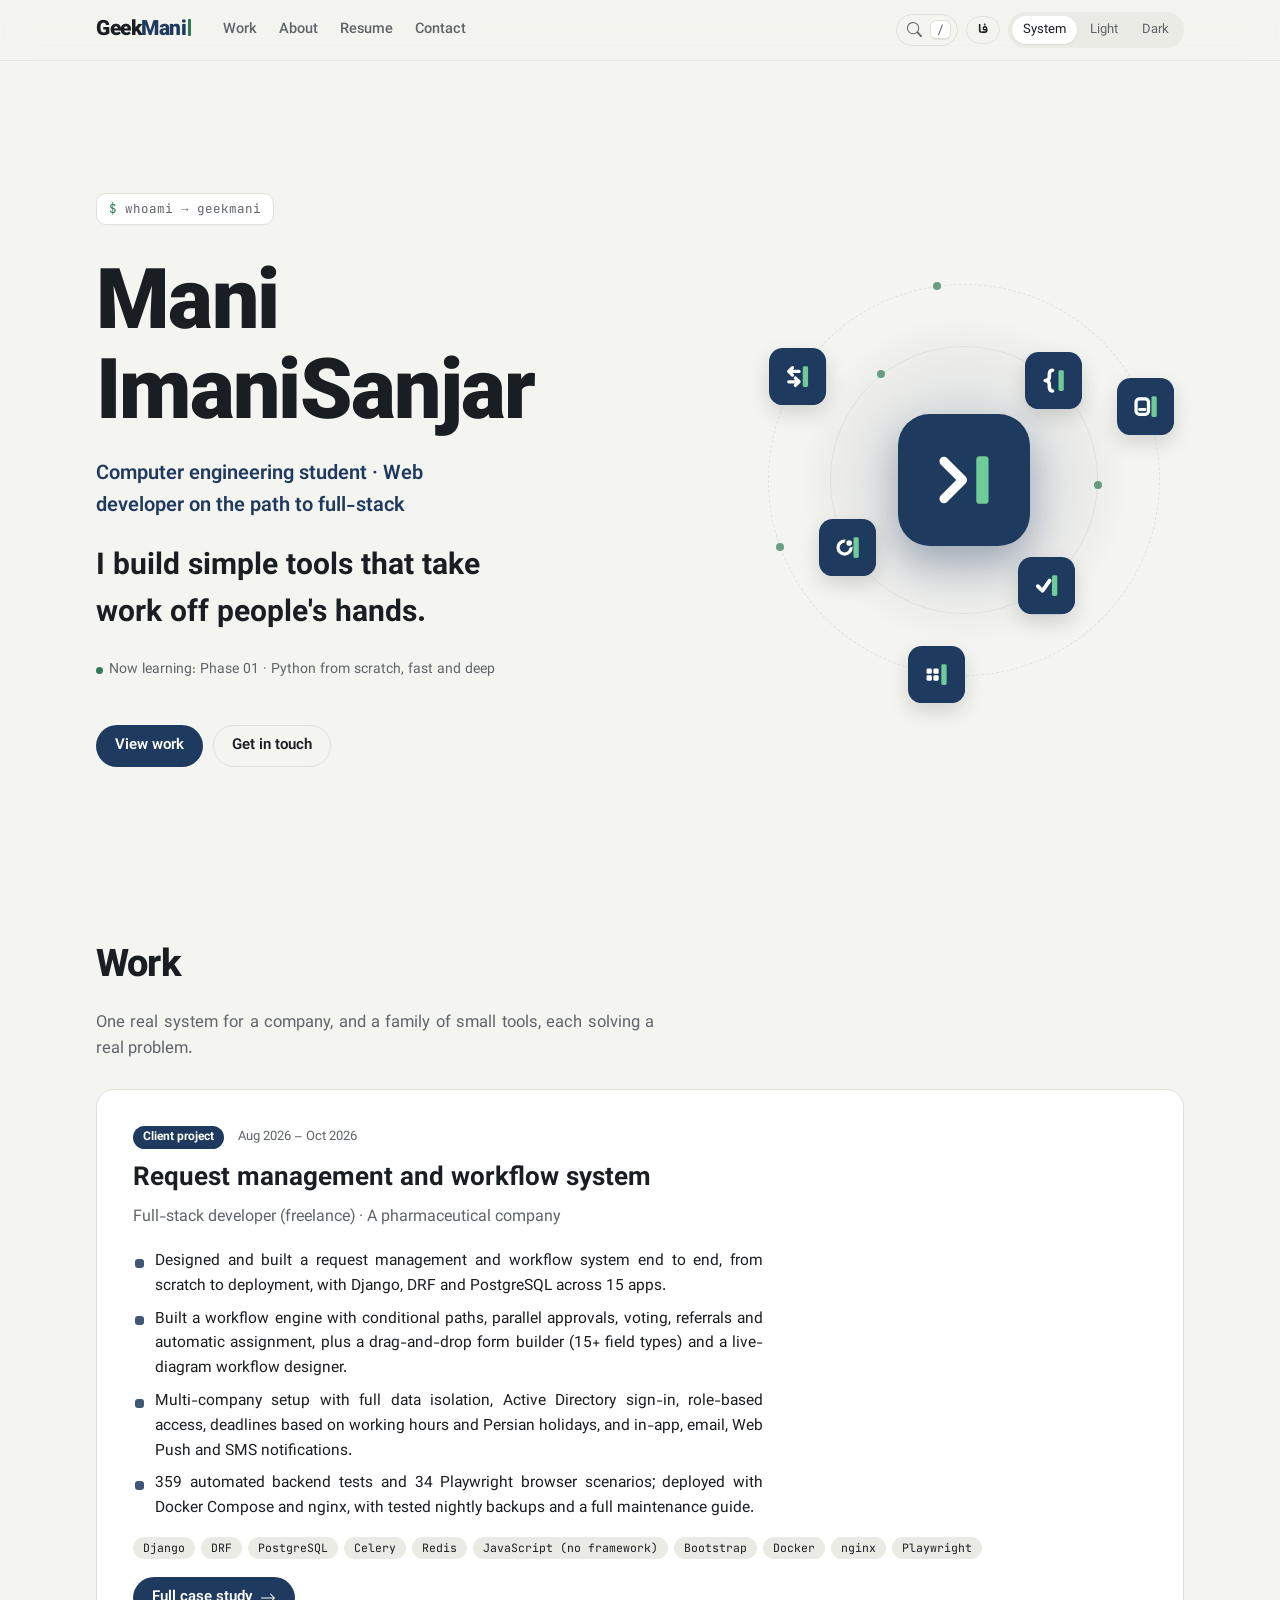
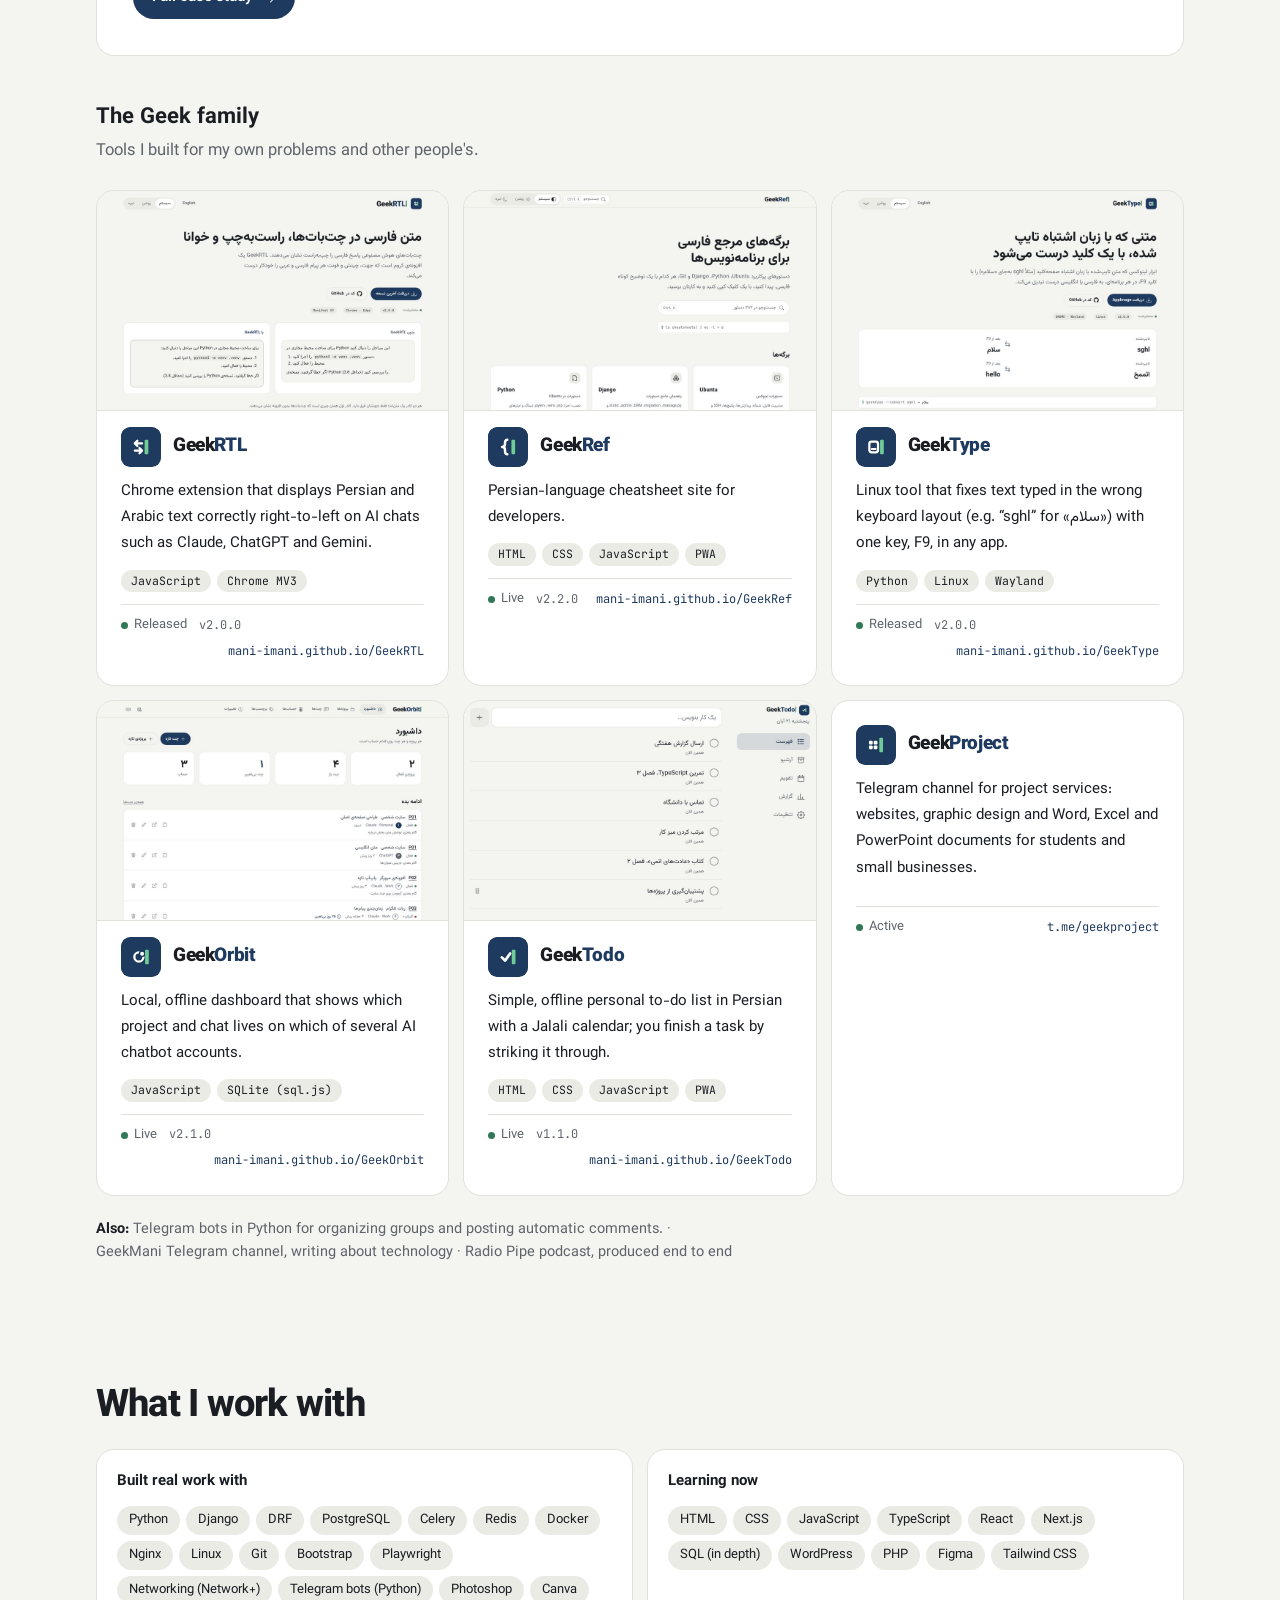
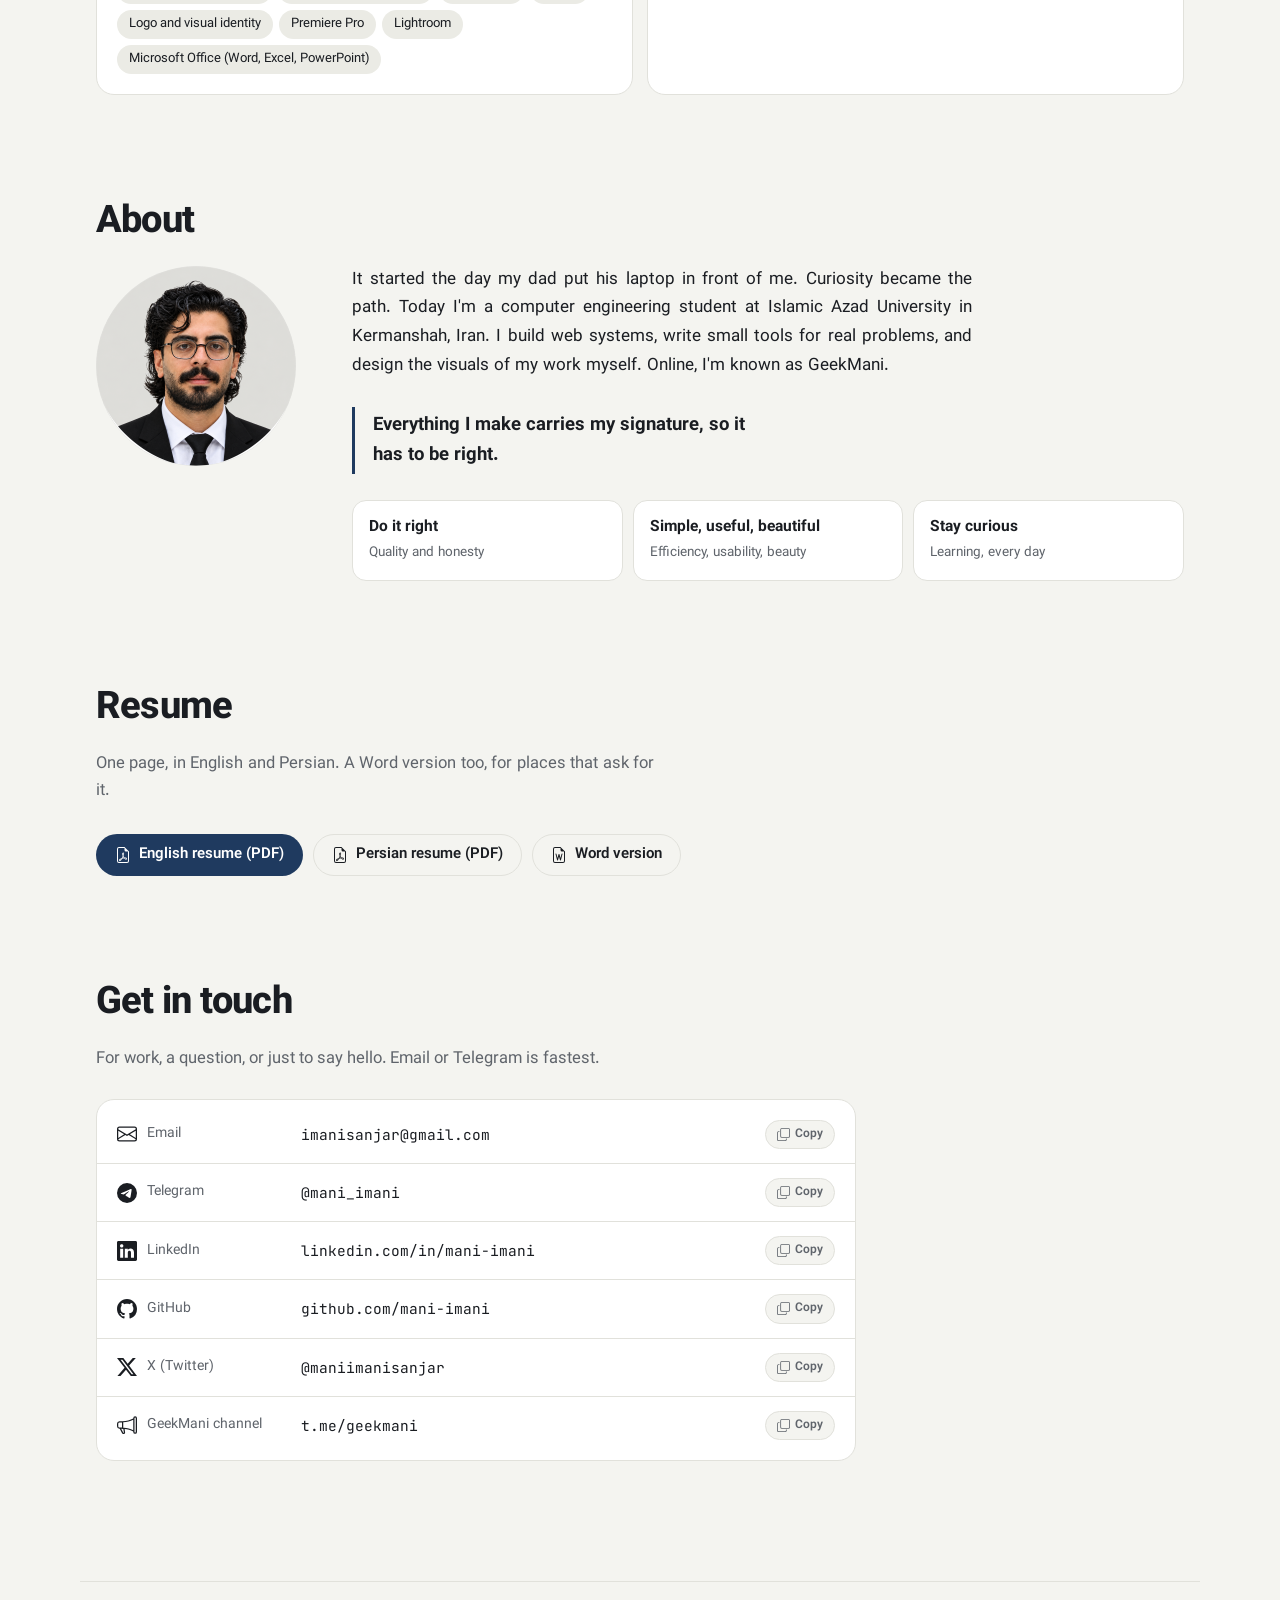
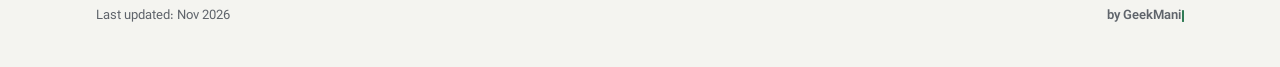
==== en/index.html @ 497345e7 "Add files via upload" ====
<!doctype html><html lang="en" dir="ltr"><head><meta charset="utf-8"><meta name="viewport" content="width=device-width, initial-scale=1, viewport-fit=cover"><title>Mani ImaniSanjar — GeekMani</title><meta name="description" content="Computer engineering student and web developer in Kermanshah, Iran. I build simple tools that take work off people&#x27;s hands."><meta name="claude:viewport-fit-sides" content="cover"><meta name="theme-color" content="#F4F4F0" media="(prefers-color-scheme: light)"><meta name="theme-color" content="#0E1217" media="(prefers-color-scheme: dark)"><script>try{var t=localStorage.getItem('gm-theme');if(t&&t!=='system')document.documentElement.setAttribute('data-theme',t)}catch(e){}</script><link rel="stylesheet" href="../css/site.css"><link rel="icon" href="../img/favicon-en.svg" type="image/svg+xml"><link rel="alternate icon" href="../img/favicon-en.ico"><link rel="apple-touch-icon" href="../img/apple-touch-icon.png"><link rel="canonical" href="https://maniimani.ir/en/"><link rel="alternate" hreflang="fa" href="https://maniimani.ir/"><link rel="alternate" hreflang="en" href="https://maniimani.ir/en/"><link rel="alternate" hreflang="x-default" href="https://maniimani.ir/"><meta property="og:title" content="Mani ImaniSanjar — GeekMani"><meta property="og:description" content="Computer engineering student and web developer in Kermanshah, Iran. I build simple tools that take work off people&#x27;s hands."><meta property="og:url" content="https://maniimani.ir/en/"><meta property="og:image" content="https://maniimani.ir/img/geekmani-og-image-en.png"><meta property="og:type" content="website"><meta name="twitter:card" content="summary_large_image"><meta name="twitter:creator" content="@maniimanisanjar"><script type="application/ld+json">{"@context": "https://schema.org", "@type": "Person", "name": "Mani ImaniSanjar", "alternateName": "GeekMani", "url": "https://maniimani.ir", "jobTitle": "Web developer", "address": {"@type": "PostalAddress", "addressLocality": "Kermanshah", "addressCountry": "IR"}, "sameAs": ["https://github.com/mani-imani", "https://www.linkedin.com/in/mani-imani", "https://x.com/maniimanisanjar", "https://t.me/geekmani"]}</script></head><body><header class="top"><div class="gm-page top-in"><a class="brand" href="./" aria-label="GeekMani"><span class="gm-wordmark gm-blink" lang="en">Geek<b>Mani</b><i class="gm-cursor"></i></span></a><nav class="nav" aria-label="menu"><a href="#work">Work</a><a href="#about">About</a><a href="#resume">Resume</a><a href="#contact">Contact</a></nav><div class="tools"><button type="button" class="kbtn" data-pal aria-haspopup="dialog" aria-label="Search and menu" title="Press / to open"><svg class="bi i-search" aria-hidden="true" focusable="false" xmlns="http://www.w3.org/2000/svg" fill="currentColor" viewBox="0 0 16 16">
  <path d="M11.742 10.344a6.5 6.5 0 1 0-1.397 1.398h-.001q.044.06.098.115l3.85 3.85a1 1 0 0 0 1.415-1.414l-3.85-3.85a1 1 0 0 0-.115-.1zM12 6.5a5.5 5.5 0 1 1-11 0 5.5 5.5 0 0 1 11 0"/>
</svg><svg class="bi i-menu" aria-hidden="true" focusable="false" xmlns="http://www.w3.org/2000/svg" fill="currentColor" viewBox="0 0 16 16">
  <path fill-rule="evenodd" d="M2.5 12a.5.5 0 0 1 .5-.5h10a.5.5 0 0 1 0 1H3a.5.5 0 0 1-.5-.5m0-4a.5.5 0 0 1 .5-.5h10a.5.5 0 0 1 0 1H3a.5.5 0 0 1-.5-.5m0-4a.5.5 0 0 1 .5-.5h10a.5.5 0 0 1 0 1H3a.5.5 0 0 1-.5-.5"/>
</svg><kbd>/</kbd></button><a class="lang" href="../" hreflang="fa" lang="fa">فا</a><div class="gm-seg" role="group"><button type="button" data-t="system" aria-pressed="true">System</button><button type="button" data-t="light" aria-pressed="false">Light</button><button type="button" data-t="dark" aria-pressed="false">Dark</button></div></div></div></header><main class="pg-home"><section class="hero hero-home gm-page"><div class="hero-txt"><p class="gm-term hero-term"><span class="gm-prompt">$</span> whoami → geekmani</p><h1>Mani ImaniSanjar</h1><p class="role">Computer engineering student · Web developer on the path to full-stack</p><p class="tagline">I build simple tools that take work off people&#x27;s hands.</p><p class="gm-status now" id="now">My learning roadmap starts in Dec 2026.</p><div class="cta"><a class="gm-btn gm-btn--primary" href="#work">View work</a><a class="gm-btn gm-btn--secondary" href="#contact">Get in touch</a></div></div><div class="orbit" aria-hidden="true"><i class="orb-ring r1"></i><i class="orb-ring r2"></i><i class="orb-dot" style="left:80.48%;top:51.06%"></i><i class="orb-dot" style="left:43.81%;top:5.93%"></i><i class="orb-dot" style="left:8.18%;top:65.22%"></i><i class="orb-dot" style="left:31.22%;top:25.97%"></i><span class="orb-core"><svg xmlns="http://www.w3.org/2000/svg" viewBox="0 0 24 24"><rect width="24" height="24" rx="5.76" fill="#1F3A5F"/><g transform="translate(12 12) scale(0.62) translate(-10.400 -12.000)"><path d="M4.5 6.5 10 12l-5.5 5.5" fill="none" stroke="#FFFFFF" stroke-width="2.60" stroke-linecap="round" stroke-linejoin="round"/><rect x="14" y="5" width="3.6" height="14" rx="1" fill="#6FCB97"/></g></svg>
</span><span class="orb-i" style="left:12.26%;top:26.42%;--d:-0.0s" title="GeekRTL"><svg xmlns="http://www.w3.org/2000/svg" viewBox="0 0 24 24"><rect width="24" height="24" rx="5.76" fill="#1F3A5F"/><g transform="translate(12 12) scale(0.62) translate(-10.500 -12.000)"><path d="M11.5 8.5H4.5M7 6l-2.5 2.5L7 11" fill="none" stroke="#FFFFFF" stroke-width="2.20" stroke-linecap="round" stroke-linejoin="round"/><path d="M4.5 15.5h7M9 13l2.5 2.5L9 18" fill="none" stroke="#FFFFFF" stroke-width="2.20" stroke-linecap="round" stroke-linejoin="round"/><rect x="14" y="5" width="3.6" height="14" rx="1" fill="#6FCB97"/></g></svg>
</span><span class="orb-i" style="left:70.41%;top:27.33%;--d:-1.3s" title="GeekRef"><svg xmlns="http://www.w3.org/2000/svg" viewBox="0 0 24 24"><rect width="24" height="24" rx="5.76" fill="#1F3A5F"/><g transform="translate(12 12) scale(0.62) translate(-10.700 -12.000)"><path d="M10 5C7.6 5 7.8 7.6 7.8 9.4 7.8 11 6.9 12 5 12c1.9 0 2.8 1 2.8 2.6 0 1.8-.2 4.4 2.2 4.4" fill="none" stroke="#FFFFFF" stroke-width="2.40" stroke-linecap="round" stroke-linejoin="round"/><rect x="14" y="5" width="3.6" height="14" rx="1" fill="#6FCB97"/></g></svg>
</span><span class="orb-i" style="left:91.26%;top:33.33%;--d:-2.6s" title="GeekType"><svg xmlns="http://www.w3.org/2000/svg" viewBox="0 0 24 24"><rect width="24" height="24" rx="5.76" fill="#1F3A5F"/><g transform="translate(12 12) scale(0.62) translate(-10.050 -12.000)"><rect x="3.6" y="6.8" width="8.4" height="10.4" rx="2.2" fill="none" stroke="#FFFFFF" stroke-width="2.20" stroke-linecap="round" stroke-linejoin="round"/><path d="M6 14h3.6" fill="none" stroke="#FFFFFF" stroke-width="2.00" stroke-linecap="round" stroke-linejoin="round"/><rect x="14" y="5" width="3.6" height="14" rx="1" fill="#6FCB97"/></g></svg>
</span><span class="orb-i" style="left:23.59%;top:65.25%;--d:-3.9s" title="GeekOrbit"><svg xmlns="http://www.w3.org/2000/svg" viewBox="0 0 24 24"><rect width="24" height="24" rx="5.76" fill="#1F3A5F"/><g transform="translate(12 12) scale(0.62) translate(-10.050 -12.000)"><circle cx="8" cy="12" r="4.4" fill="none" stroke="#FFFFFF" stroke-width="2.20" stroke-linecap="round" stroke-linejoin="round"/><circle cx="11.11" cy="8.89" r="3.2" fill="#1F3A5F"/><circle cx="11.11" cy="8.89" r="1.9" fill="#FFFFFF"/><rect x="14" y="5" width="3.6" height="14" rx="1" fill="#6FCB97"/></g></svg>
</span><span class="orb-i" style="left:68.78%;top:74.03%;--d:-5.2s" title="GeekTodo"><svg xmlns="http://www.w3.org/2000/svg" viewBox="0 0 24 24"><rect width="24" height="24" rx="5.76" fill="#1F3A5F"/><g transform="translate(12 12) scale(0.62) translate(-10.350 -12.000)"><path d="M4.4 12.4 7.5 15.5 12.4 8.6" fill="none" stroke="#FFFFFF" stroke-width="2.60" stroke-linecap="round" stroke-linejoin="round"/><rect x="14" y="5" width="3.6" height="14" rx="1" fill="#6FCB97"/></g></svg>
</span><span class="orb-i" style="left:43.81%;top:94.07%;--d:-6.5s" title="GeekProject"><svg xmlns="http://www.w3.org/2000/svg" viewBox="0 0 24 24"><rect width="24" height="24" rx="5.76" fill="#1F3A5F"/><g transform="translate(12 12) scale(0.62) translate(-10.800 -12.000)"><rect x="4" y="7.9" width="3.6" height="3.6" rx="0.9" fill="#FFFFFF"/><rect x="8.6" y="7.9" width="3.6" height="3.6" rx="0.9" fill="#FFFFFF"/><rect x="4" y="12.5" width="3.6" height="3.6" rx="0.9" fill="#FFFFFF"/><rect x="8.6" y="12.5" width="3.6" height="3.6" rx="0.9" fill="#FFFFFF"/><rect x="14" y="5" width="3.6" height="14" rx="1" fill="#6FCB97"/></g></svg>
</span></div></section><section class="sec gm-page" id="work"><h2>Work</h2><p class="lead gm-justify">One real system for a company, and a family of small tools, each solving a real problem.</p><article class="feat gm-card"><div class="feat-k"><span class="tag">Client project</span><span class="gm-muted">Aug 2026 – Oct 2026</span></div><h3>Request management and workflow system</h3><p class="gm-muted">Full-stack developer (freelance) · A pharmaceutical company</p><ul class="ticks gm-justify"><li>Designed and built a request management and workflow system end to end, from scratch to deployment, with Django, DRF and PostgreSQL across 15 apps.</li><li>Built a workflow engine with conditional paths, parallel approvals, voting, referrals and automatic assignment, plus a drag-and-drop form builder (15+ field types) and a live-diagram workflow designer.</li><li>Multi-company setup with full data isolation, Active Directory sign-in, role-based access, deadlines based on working hours and Persian holidays, and in-app, email, Web Push and SMS notifications.</li><li>359 automated backend tests and 34 Playwright browser scenarios; deployed with Docker Compose and nginx, with tested nightly backups and a full maintenance guide.</li></ul><div class="chips"><span class="gm-chip">Django</span><span class="gm-chip">DRF</span><span class="gm-chip">PostgreSQL</span><span class="gm-chip">Celery</span><span class="gm-chip">Redis</span><span class="gm-chip">JavaScript (no framework)</span><span class="gm-chip">Bootstrap</span><span class="gm-chip">Docker</span><span class="gm-chip">nginx</span><span class="gm-chip">Playwright</span></div><div class="feat-f"><a class="gm-btn gm-btn--primary" href="../en/projects/request-system/"><span>Full case study</span><svg class="bi" aria-hidden="true" focusable="false" xmlns="http://www.w3.org/2000/svg" fill="currentColor" viewBox="0 0 16 16">
  <path fill-rule="evenodd" d="M1 8a.5.5 0 0 1 .5-.5h11.793l-3.147-3.146a.5.5 0 0 1 .708-.708l4 4a.5.5 0 0 1 0 .708l-4 4a.5.5 0 0 1-.708-.708L13.293 8.5H1.5A.5.5 0 0 1 1 8"/>
</svg></a></div></article><h3 class="sub">The Geek family</h3><p class="lead gm-justify">Tools I built for my own problems and other people&#x27;s.</p><div class="grid"><article class="prod gm-card gm-card--lift"><div class="prod-shot has-dark"><img class="shot-light" src="../img/products/geekrtl-card-light.jpg" alt="GeekRTL" width="960" height="600" loading="lazy" decoding="async"><img class="shot-dark" src="../img/products/geekrtl-card-dark.jpg" alt="" width="960" height="600" loading="lazy" decoding="async"></div><div class="prod-h"><span class="gm-mark" style="--gm-mark-size:40px"><svg xmlns="http://www.w3.org/2000/svg" viewBox="0 0 24 24"><rect width="24" height="24" rx="5.76" fill="#1F3A5F"/><g transform="translate(12 12) scale(0.62) translate(-10.500 -12.000)"><path d="M11.5 8.5H4.5M7 6l-2.5 2.5L7 11" fill="none" stroke="#FFFFFF" stroke-width="2.20" stroke-linecap="round" stroke-linejoin="round"/><path d="M4.5 15.5h7M9 13l2.5 2.5L9 18" fill="none" stroke="#FFFFFF" stroke-width="2.20" stroke-linecap="round" stroke-linejoin="round"/><rect x="14" y="5" width="3.6" height="14" rx="1" fill="#6FCB97"/></g></svg>
</span><h4 dir="ltr">Geek<b>RTL</b></h4></div><p>Chrome extension that displays Persian and Arabic text correctly right-to-left on AI chats such as Claude, ChatGPT and Gemini.</p><div class="chips"><span class="gm-chip">JavaScript</span><span class="gm-chip">Chrome MV3</span></div><div class="prod-f"><span class="gm-status">Released</span><span class="ver" dir="ltr">v2.0.0</span><a class="more" href="https://mani-imani.github.io/GeekRTL/" target="_blank" rel="noopener" dir="ltr">mani-imani.github.io/GeekRTL</a></div></article><article class="prod gm-card gm-card--lift"><div class="prod-shot has-dark"><img class="shot-light" src="../img/products/geekref-card-light.jpg" alt="GeekRef" width="960" height="600" loading="lazy" decoding="async"><img class="shot-dark" src="../img/products/geekref-card-dark.jpg" alt="" width="960" height="600" loading="lazy" decoding="async"></div><div class="prod-h"><span class="gm-mark" style="--gm-mark-size:40px"><svg xmlns="http://www.w3.org/2000/svg" viewBox="0 0 24 24"><rect width="24" height="24" rx="5.76" fill="#1F3A5F"/><g transform="translate(12 12) scale(0.62) translate(-10.700 -12.000)"><path d="M10 5C7.6 5 7.8 7.6 7.8 9.4 7.8 11 6.9 12 5 12c1.9 0 2.8 1 2.8 2.6 0 1.8-.2 4.4 2.2 4.4" fill="none" stroke="#FFFFFF" stroke-width="2.40" stroke-linecap="round" stroke-linejoin="round"/><rect x="14" y="5" width="3.6" height="14" rx="1" fill="#6FCB97"/></g></svg>
</span><h4 dir="ltr">Geek<b>Ref</b></h4></div><p>Persian-language cheatsheet site for developers.</p><div class="chips"><span class="gm-chip">HTML</span><span class="gm-chip">CSS</span><span class="gm-chip">JavaScript</span><span class="gm-chip">PWA</span></div><div class="prod-f"><span class="gm-status">Live</span><span class="ver" dir="ltr">v2.2.0</span><a class="more" href="https://mani-imani.github.io/GeekRef/" target="_blank" rel="noopener" dir="ltr">mani-imani.github.io/GeekRef</a></div></article><article class="prod gm-card gm-card--lift"><div class="prod-shot has-dark"><img class="shot-light" src="../img/products/geektype-card-light.jpg" alt="GeekType" width="960" height="600" loading="lazy" decoding="async"><img class="shot-dark" src="../img/products/geektype-card-dark.jpg" alt="" width="960" height="600" loading="lazy" decoding="async"></div><div class="prod-h"><span class="gm-mark" style="--gm-mark-size:40px"><svg xmlns="http://www.w3.org/2000/svg" viewBox="0 0 24 24"><rect width="24" height="24" rx="5.76" fill="#1F3A5F"/><g transform="translate(12 12) scale(0.62) translate(-10.050 -12.000)"><rect x="3.6" y="6.8" width="8.4" height="10.4" rx="2.2" fill="none" stroke="#FFFFFF" stroke-width="2.20" stroke-linecap="round" stroke-linejoin="round"/><path d="M6 14h3.6" fill="none" stroke="#FFFFFF" stroke-width="2.00" stroke-linecap="round" stroke-linejoin="round"/><rect x="14" y="5" width="3.6" height="14" rx="1" fill="#6FCB97"/></g></svg>
</span><h4 dir="ltr">Geek<b>Type</b></h4></div><p>Linux tool that fixes text typed in the wrong keyboard layout (e.g. “sghl” for «سلام») with one key, F9, in any app.</p><div class="chips"><span class="gm-chip">Python</span><span class="gm-chip">Linux</span><span class="gm-chip">Wayland</span></div><div class="prod-f"><span class="gm-status">Released</span><span class="ver" dir="ltr">v2.0.0</span><a class="more" href="https://mani-imani.github.io/GeekType/" target="_blank" rel="noopener" dir="ltr">mani-imani.github.io/GeekType</a></div></article><article class="prod gm-card gm-card--lift"><div class="prod-shot has-dark"><img class="shot-light" src="../img/products/geekorbit-card-light.jpg" alt="GeekOrbit" width="960" height="600" loading="lazy" decoding="async"><img class="shot-dark" src="../img/products/geekorbit-card-dark.jpg" alt="" width="960" height="600" loading="lazy" decoding="async"></div><div class="prod-h"><span class="gm-mark" style="--gm-mark-size:40px"><svg xmlns="http://www.w3.org/2000/svg" viewBox="0 0 24 24"><rect width="24" height="24" rx="5.76" fill="#1F3A5F"/><g transform="translate(12 12) scale(0.62) translate(-10.050 -12.000)"><circle cx="8" cy="12" r="4.4" fill="none" stroke="#FFFFFF" stroke-width="2.20" stroke-linecap="round" stroke-linejoin="round"/><circle cx="11.11" cy="8.89" r="3.2" fill="#1F3A5F"/><circle cx="11.11" cy="8.89" r="1.9" fill="#FFFFFF"/><rect x="14" y="5" width="3.6" height="14" rx="1" fill="#6FCB97"/></g></svg>
</span><h4 dir="ltr">Geek<b>Orbit</b></h4></div><p>Local, offline dashboard that shows which project and chat lives on which of several AI chatbot accounts.</p><div class="chips"><span class="gm-chip">JavaScript</span><span class="gm-chip">SQLite (sql.js)</span></div><div class="prod-f"><span class="gm-status">Live</span><span class="ver" dir="ltr">v2.1.0</span><a class="more" href="https://mani-imani.github.io/GeekOrbit/" target="_blank" rel="noopener" dir="ltr">mani-imani.github.io/GeekOrbit</a></div></article><article class="prod gm-card gm-card--lift"><div class="prod-shot has-dark"><img class="shot-light" src="../img/products/geektodo-card-light.jpg" alt="GeekTodo" width="960" height="600" loading="lazy" decoding="async"><img class="shot-dark" src="../img/products/geektodo-card-dark.jpg" alt="" width="960" height="600" loading="lazy" decoding="async"></div><div class="prod-h"><span class="gm-mark" style="--gm-mark-size:40px"><svg xmlns="http://www.w3.org/2000/svg" viewBox="0 0 24 24"><rect width="24" height="24" rx="5.76" fill="#1F3A5F"/><g transform="translate(12 12) scale(0.62) translate(-10.350 -12.000)"><path d="M4.4 12.4 7.5 15.5 12.4 8.6" fill="none" stroke="#FFFFFF" stroke-width="2.60" stroke-linecap="round" stroke-linejoin="round"/><rect x="14" y="5" width="3.6" height="14" rx="1" fill="#6FCB97"/></g></svg>
</span><h4 dir="ltr">Geek<b>Todo</b></h4></div><p>Simple, offline personal to-do list in Persian with a Jalali calendar; you finish a task by striking it through.</p><div class="chips"><span class="gm-chip">HTML</span><span class="gm-chip">CSS</span><span class="gm-chip">JavaScript</span><span class="gm-chip">PWA</span></div><div class="prod-f"><span class="gm-status">Live</span><span class="ver" dir="ltr">v1.1.0</span><a class="more" href="https://mani-imani.github.io/GeekTodo/" target="_blank" rel="noopener" dir="ltr">mani-imani.github.io/GeekTodo</a></div></article><article class="prod gm-card gm-card--lift"><div class="prod-h"><span class="gm-mark" style="--gm-mark-size:40px"><svg xmlns="http://www.w3.org/2000/svg" viewBox="0 0 24 24"><rect width="24" height="24" rx="5.76" fill="#1F3A5F"/><g transform="translate(12 12) scale(0.62) translate(-10.800 -12.000)"><rect x="4" y="7.9" width="3.6" height="3.6" rx="0.9" fill="#FFFFFF"/><rect x="8.6" y="7.9" width="3.6" height="3.6" rx="0.9" fill="#FFFFFF"/><rect x="4" y="12.5" width="3.6" height="3.6" rx="0.9" fill="#FFFFFF"/><rect x="8.6" y="12.5" width="3.6" height="3.6" rx="0.9" fill="#FFFFFF"/><rect x="14" y="5" width="3.6" height="14" rx="1" fill="#6FCB97"/></g></svg>
</span><h4 dir="ltr">Geek<b>Project</b></h4></div><p>Telegram channel for project services: websites, graphic design and Word, Excel and PowerPoint documents for students and small businesses.</p><div class="chips"></div><div class="prod-f"><span class="gm-status">Active</span><a class="more" href="https://t.me/geekproject" target="_blank" rel="noopener" dir="ltr">t.me/geekproject</a></div></article></div><p class="also"><b>Also:</b> Telegram bots in Python for organizing groups and posting automatic comments. · GeekMani Telegram channel, writing about technology · Radio Pipe podcast, produced end to end</p></section><section class="sec gm-page" id="tools"><h2>What I work with</h2><div class="tools2"><div><h4>Built real work with</h4><div class="chips"><span class="gm-chip">Python</span><span class="gm-chip">Django</span><span class="gm-chip">DRF</span><span class="gm-chip">PostgreSQL</span><span class="gm-chip">Celery</span><span class="gm-chip">Redis</span><span class="gm-chip">Docker</span><span class="gm-chip">Nginx</span><span class="gm-chip">Linux</span><span class="gm-chip">Git</span><span class="gm-chip">Bootstrap</span><span class="gm-chip">Playwright</span><span class="gm-chip">Networking (Network+)</span><span class="gm-chip">Telegram bots (Python)</span><span class="gm-chip">Photoshop</span><span class="gm-chip">Canva</span><span class="gm-chip">Logo and visual identity</span><span class="gm-chip">Premiere Pro</span><span class="gm-chip">Lightroom</span><span class="gm-chip">Microsoft Office (Word, Excel, PowerPoint)</span></div></div><div><h4>Learning now</h4><div class="chips"><span class="gm-chip">HTML</span><span class="gm-chip">CSS</span><span class="gm-chip">JavaScript</span><span class="gm-chip">TypeScript</span><span class="gm-chip">React</span><span class="gm-chip">Next.js</span><span class="gm-chip">SQL (in depth)</span><span class="gm-chip">WordPress</span><span class="gm-chip">PHP</span><span class="gm-chip">Figma</span><span class="gm-chip">Tailwind CSS</span></div></div></div></section><section class="sec gm-page" id="about"><h2>About</h2><div class="about"><img class="portrait" src="../img/mani-imanisanjar-portrait-gray-circle-800.png" alt="Mani ImaniSanjar" width="200" height="200" loading="lazy"><div><p class="story gm-justify">It started the day my dad put his laptop in front of me. Curiosity became the path. Today I&#x27;m a computer engineering student at Islamic Azad University in Kermanshah, Iran. I build web systems, write small tools for real problems, and design the visuals of my work myself. Online, I&#x27;m known as GeekMani.</p><blockquote class="sig">Everything I make carries my signature, so it has to be right.</blockquote><div class="pils"><div class="pil"><b>Do it right</b><span>Quality and honesty</span></div><div class="pil"><b>Simple, useful, beautiful</b><span>Efficiency, usability, beauty</span></div><div class="pil"><b>Stay curious</b><span>Learning, every day</span></div></div></div></div></section><section class="sec gm-page" id="resume"><h2>Resume</h2><p class="lead gm-justify">One page, in English and Persian. A Word version too, for places that ask for it.</p><div class="cta"><a class="gm-btn gm-btn--primary" href="../resume/mani-imanisanjar-resume-en.pdf" download><svg class="bi" aria-hidden="true" focusable="false" xmlns="http://www.w3.org/2000/svg" fill="currentColor" viewBox="0 0 16 16">
  <path d="M14 14V4.5L9.5 0H4a2 2 0 0 0-2 2v12a2 2 0 0 0 2 2h8a2 2 0 0 0 2-2M9.5 3A1.5 1.5 0 0 0 11 4.5h2V14a1 1 0 0 1-1 1H4a1 1 0 0 1-1-1V2a1 1 0 0 1 1-1h5.5z"/>
  <path d="M4.603 14.087a.8.8 0 0 1-.438-.42c-.195-.388-.13-.776.08-1.102.198-.307.526-.568.897-.787a7.7 7.7 0 0 1 1.482-.645 20 20 0 0 0 1.062-2.227 7.3 7.3 0 0 1-.43-1.295c-.086-.4-.119-.796-.046-1.136.075-.354.274-.672.65-.823.192-.077.4-.12.602-.077a.7.7 0 0 1 .477.365c.088.164.12.356.127.538.007.188-.012.396-.047.614-.084.51-.27 1.134-.52 1.794a11 11 0 0 0 .98 1.686 5.8 5.8 0 0 1 1.334.05c.364.066.734.195.96.465.12.144.193.32.2.518.007.192-.047.382-.138.563a1.04 1.04 0 0 1-.354.416.86.86 0 0 1-.51.138c-.331-.014-.654-.196-.933-.417a5.7 5.7 0 0 1-.911-.95 11.7 11.7 0 0 0-1.997.406 11.3 11.3 0 0 1-1.02 1.51c-.292.35-.609.656-.927.787a.8.8 0 0 1-.58.029m1.379-1.901q-.25.115-.459.238c-.328.194-.541.383-.647.547-.094.145-.096.25-.04.361q.016.032.026.044l.035-.012c.137-.056.355-.235.635-.572a8 8 0 0 0 .45-.606m1.64-1.33a13 13 0 0 1 1.01-.193 12 12 0 0 1-.51-.858 21 21 0 0 1-.5 1.05zm2.446.45q.226.245.435.41c.24.19.407.253.498.256a.1.1 0 0 0 .07-.015.3.3 0 0 0 .094-.125.44.44 0 0 0 .059-.2.1.1 0 0 0-.026-.063c-.052-.062-.2-.152-.518-.209a4 4 0 0 0-.612-.053zM8.078 7.8a7 7 0 0 0 .2-.828q.046-.282.038-.465a.6.6 0 0 0-.032-.198.5.5 0 0 0-.145.04c-.087.035-.158.106-.196.283-.04.192-.03.469.046.822q.036.167.09.346z"/>
</svg><span>English resume (PDF)</span></a><a class="gm-btn gm-btn--secondary" href="../resume/mani-imanisanjar-resume-fa.pdf" download><svg class="bi" aria-hidden="true" focusable="false" xmlns="http://www.w3.org/2000/svg" fill="currentColor" viewBox="0 0 16 16">
  <path d="M14 14V4.5L9.5 0H4a2 2 0 0 0-2 2v12a2 2 0 0 0 2 2h8a2 2 0 0 0 2-2M9.5 3A1.5 1.5 0 0 0 11 4.5h2V14a1 1 0 0 1-1 1H4a1 1 0 0 1-1-1V2a1 1 0 0 1 1-1h5.5z"/>
  <path d="M4.603 14.087a.8.8 0 0 1-.438-.42c-.195-.388-.13-.776.08-1.102.198-.307.526-.568.897-.787a7.7 7.7 0 0 1 1.482-.645 20 20 0 0 0 1.062-2.227 7.3 7.3 0 0 1-.43-1.295c-.086-.4-.119-.796-.046-1.136.075-.354.274-.672.65-.823.192-.077.4-.12.602-.077a.7.7 0 0 1 .477.365c.088.164.12.356.127.538.007.188-.012.396-.047.614-.084.51-.27 1.134-.52 1.794a11 11 0 0 0 .98 1.686 5.8 5.8 0 0 1 1.334.05c.364.066.734.195.96.465.12.144.193.32.2.518.007.192-.047.382-.138.563a1.04 1.04 0 0 1-.354.416.86.86 0 0 1-.51.138c-.331-.014-.654-.196-.933-.417a5.7 5.7 0 0 1-.911-.95 11.7 11.7 0 0 0-1.997.406 11.3 11.3 0 0 1-1.02 1.51c-.292.35-.609.656-.927.787a.8.8 0 0 1-.58.029m1.379-1.901q-.25.115-.459.238c-.328.194-.541.383-.647.547-.094.145-.096.25-.04.361q.016.032.026.044l.035-.012c.137-.056.355-.235.635-.572a8 8 0 0 0 .45-.606m1.64-1.33a13 13 0 0 1 1.01-.193 12 12 0 0 1-.51-.858 21 21 0 0 1-.5 1.05zm2.446.45q.226.245.435.41c.24.19.407.253.498.256a.1.1 0 0 0 .07-.015.3.3 0 0 0 .094-.125.44.44 0 0 0 .059-.2.1.1 0 0 0-.026-.063c-.052-.062-.2-.152-.518-.209a4 4 0 0 0-.612-.053zM8.078 7.8a7 7 0 0 0 .2-.828q.046-.282.038-.465a.6.6 0 0 0-.032-.198.5.5 0 0 0-.145.04c-.087.035-.158.106-.196.283-.04.192-.03.469.046.822q.036.167.09.346z"/>
</svg><span>Persian resume (PDF)</span></a><a class="gm-btn gm-btn--secondary" href="../resume/mani-imanisanjar-resume-en.docx" download><svg class="bi" aria-hidden="true" focusable="false" xmlns="http://www.w3.org/2000/svg" fill="currentColor" viewBox="0 0 16 16">
  <path d="M5.485 6.879a.5.5 0 1 0-.97.242l1.5 6a.5.5 0 0 0 .967.01L8 9.402l1.018 3.73a.5.5 0 0 0 .967-.01l1.5-6a.5.5 0 0 0-.97-.242l-1.036 4.144-.997-3.655a.5.5 0 0 0-.964 0l-.997 3.655L5.485 6.88z"/>
  <path d="M14 14V4.5L9.5 0H4a2 2 0 0 0-2 2v12a2 2 0 0 0 2 2h8a2 2 0 0 0 2-2M9.5 3A1.5 1.5 0 0 0 11 4.5h2V14a1 1 0 0 1-1 1H4a1 1 0 0 1-1-1V2a1 1 0 0 1 1-1h5.5z"/>
</svg><span>Word version</span></a></div></section><section class="sec gm-page" id="contact"><h2>Get in touch</h2><p class="lead gm-justify">For work, a question, or just to say hello. Email or Telegram is fastest.</p><ul class="contact gm-card"><li class="ci"><span class="ci-k"><svg class="bi" aria-hidden="true" focusable="false" xmlns="http://www.w3.org/2000/svg" fill="currentColor" viewBox="0 0 16 16">
  <path d="M0 4a2 2 0 0 1 2-2h12a2 2 0 0 1 2 2v8a2 2 0 0 1-2 2H2a2 2 0 0 1-2-2zm2-1a1 1 0 0 0-1 1v.217l7 4.2 7-4.2V4a1 1 0 0 0-1-1zm13 2.383-4.708 2.825L15 11.105zm-.034 6.876-5.64-3.471L8 9.583l-1.326-.795-5.64 3.47A1 1 0 0 0 2 13h12a1 1 0 0 0 .966-.741M1 11.105l4.708-2.897L1 5.383z"/>
</svg><span>Email</span></span><a href="mailto:imanisanjar@gmail.com" dir="ltr" target="_blank" rel="noopener">imanisanjar@gmail.com</a><button type="button" class="copy" data-copy="imanisanjar@gmail.com" aria-label="Copy Email"><svg class="bi" aria-hidden="true" focusable="false" xmlns="http://www.w3.org/2000/svg" fill="currentColor" viewBox="0 0 16 16">
  <path fill-rule="evenodd" d="M4 2a2 2 0 0 1 2-2h8a2 2 0 0 1 2 2v8a2 2 0 0 1-2 2H6a2 2 0 0 1-2-2zm2-1a1 1 0 0 0-1 1v8a1 1 0 0 0 1 1h8a1 1 0 0 0 1-1V2a1 1 0 0 0-1-1zM2 5a1 1 0 0 0-1 1v8a1 1 0 0 0 1 1h8a1 1 0 0 0 1-1v-1h1v1a2 2 0 0 1-2 2H2a2 2 0 0 1-2-2V6a2 2 0 0 1 2-2h1v1z"/>
</svg><span>Copy</span></button></li><li class="ci"><span class="ci-k"><svg class="bi" aria-hidden="true" focusable="false" xmlns="http://www.w3.org/2000/svg" fill="currentColor" viewBox="0 0 16 16">
  <path d="M16 8A8 8 0 1 1 0 8a8 8 0 0 1 16 0M8.287 5.906q-1.168.486-4.666 2.01-.567.225-.595.442c-.03.243.275.339.69.47l.175.055c.408.133.958.288 1.243.294q.39.01.868-.32 3.269-2.206 3.374-2.23c.05-.012.12-.026.166.016s.042.12.037.141c-.03.129-1.227 1.241-1.846 1.817-.193.18-.33.307-.358.336a8 8 0 0 1-.188.186c-.38.366-.664.64.015 1.088.327.216.589.393.85.571.284.194.568.387.936.629q.14.092.27.187c.331.236.63.448.997.414.214-.02.435-.22.547-.82.265-1.417.786-4.486.906-5.751a1.4 1.4 0 0 0-.013-.315.34.34 0 0 0-.114-.217.53.53 0 0 0-.31-.093c-.3.005-.763.166-2.984 1.09"/>
</svg><span>Telegram</span></span><a href="https://t.me/mani_imani" dir="ltr" target="_blank" rel="noopener">@mani_imani</a><button type="button" class="copy" data-copy="@mani_imani" aria-label="Copy Telegram"><svg class="bi" aria-hidden="true" focusable="false" xmlns="http://www.w3.org/2000/svg" fill="currentColor" viewBox="0 0 16 16">
  <path fill-rule="evenodd" d="M4 2a2 2 0 0 1 2-2h8a2 2 0 0 1 2 2v8a2 2 0 0 1-2 2H6a2 2 0 0 1-2-2zm2-1a1 1 0 0 0-1 1v8a1 1 0 0 0 1 1h8a1 1 0 0 0 1-1V2a1 1 0 0 0-1-1zM2 5a1 1 0 0 0-1 1v8a1 1 0 0 0 1 1h8a1 1 0 0 0 1-1v-1h1v1a2 2 0 0 1-2 2H2a2 2 0 0 1-2-2V6a2 2 0 0 1 2-2h1v1z"/>
</svg><span>Copy</span></button></li><li class="ci"><span class="ci-k"><svg class="bi" aria-hidden="true" focusable="false" xmlns="http://www.w3.org/2000/svg" fill="currentColor" viewBox="0 0 16 16">
  <path d="M0 1.146C0 .513.526 0 1.175 0h13.65C15.474 0 16 .513 16 1.146v13.708c0 .633-.526 1.146-1.175 1.146H1.175C.526 16 0 15.487 0 14.854zm4.943 12.248V6.169H2.542v7.225zm-1.2-8.212c.837 0 1.358-.554 1.358-1.248-.015-.709-.52-1.248-1.342-1.248S2.4 3.226 2.4 3.934c0 .694.521 1.248 1.327 1.248zm4.908 8.212V9.359c0-.216.016-.432.08-.586.173-.431.568-.878 1.232-.878.869 0 1.216.662 1.216 1.634v3.865h2.401V9.25c0-2.22-1.184-3.252-2.764-3.252-1.274 0-1.845.7-2.165 1.193v.025h-.016l.016-.025V6.169h-2.4c.03.678 0 7.225 0 7.225z"/>
</svg><span>LinkedIn</span></span><a href="https://www.linkedin.com/in/mani-imani" dir="ltr" target="_blank" rel="noopener">linkedin.com/in/mani-imani</a><button type="button" class="copy" data-copy="linkedin.com/in/mani-imani" aria-label="Copy LinkedIn"><svg class="bi" aria-hidden="true" focusable="false" xmlns="http://www.w3.org/2000/svg" fill="currentColor" viewBox="0 0 16 16">
  <path fill-rule="evenodd" d="M4 2a2 2 0 0 1 2-2h8a2 2 0 0 1 2 2v8a2 2 0 0 1-2 2H6a2 2 0 0 1-2-2zm2-1a1 1 0 0 0-1 1v8a1 1 0 0 0 1 1h8a1 1 0 0 0 1-1V2a1 1 0 0 0-1-1zM2 5a1 1 0 0 0-1 1v8a1 1 0 0 0 1 1h8a1 1 0 0 0 1-1v-1h1v1a2 2 0 0 1-2 2H2a2 2 0 0 1-2-2V6a2 2 0 0 1 2-2h1v1z"/>
</svg><span>Copy</span></button></li><li class="ci"><span class="ci-k"><svg class="bi" aria-hidden="true" focusable="false" xmlns="http://www.w3.org/2000/svg" fill="currentColor" viewBox="0 0 16 16">
  <path d="M8 0C3.58 0 0 3.58 0 8c0 3.54 2.29 6.53 5.47 7.59.4.07.55-.17.55-.38 0-.19-.01-.82-.01-1.49-2.01.37-2.53-.49-2.69-.94-.09-.23-.48-.94-.82-1.13-.28-.15-.68-.52-.01-.53.63-.01 1.08.58 1.23.82.72 1.21 1.87.87 2.33.66.07-.52.28-.87.51-1.07-1.78-.2-3.64-.89-3.64-3.95 0-.87.31-1.59.82-2.15-.08-.2-.36-1.02.08-2.12 0 0 .67-.21 2.2.82.64-.18 1.32-.27 2-.27s1.36.09 2 .27c1.53-1.04 2.2-.82 2.2-.82.44 1.1.16 1.92.08 2.12.51.56.82 1.27.82 2.15 0 3.07-1.87 3.75-3.65 3.95.29.25.54.73.54 1.48 0 1.07-.01 1.93-.01 2.2 0 .21.15.46.55.38A8.01 8.01 0 0 0 16 8c0-4.42-3.58-8-8-8"/>
</svg><span>GitHub</span></span><a href="https://github.com/mani-imani" dir="ltr" target="_blank" rel="noopener">github.com/mani-imani</a><button type="button" class="copy" data-copy="github.com/mani-imani" aria-label="Copy GitHub"><svg class="bi" aria-hidden="true" focusable="false" xmlns="http://www.w3.org/2000/svg" fill="currentColor" viewBox="0 0 16 16">
  <path fill-rule="evenodd" d="M4 2a2 2 0 0 1 2-2h8a2 2 0 0 1 2 2v8a2 2 0 0 1-2 2H6a2 2 0 0 1-2-2zm2-1a1 1 0 0 0-1 1v8a1 1 0 0 0 1 1h8a1 1 0 0 0 1-1V2a1 1 0 0 0-1-1zM2 5a1 1 0 0 0-1 1v8a1 1 0 0 0 1 1h8a1 1 0 0 0 1-1v-1h1v1a2 2 0 0 1-2 2H2a2 2 0 0 1-2-2V6a2 2 0 0 1 2-2h1v1z"/>
</svg><span>Copy</span></button></li><li class="ci"><span class="ci-k"><svg class="bi" aria-hidden="true" focusable="false" xmlns="http://www.w3.org/2000/svg" fill="currentColor" viewBox="0 0 16 16">
  <path d="M12.6.75h2.454l-5.36 6.142L16 15.25h-4.937l-3.867-5.07-4.425 5.07H.316l5.733-6.57L0 .75h5.063l3.495 4.633L12.601.75Zm-.86 13.028h1.36L4.323 2.145H2.865z"/>
</svg><span>X (Twitter)</span></span><a href="https://x.com/maniimanisanjar" dir="ltr" target="_blank" rel="noopener">@maniimanisanjar</a><button type="button" class="copy" data-copy="@maniimanisanjar" aria-label="Copy X (Twitter)"><svg class="bi" aria-hidden="true" focusable="false" xmlns="http://www.w3.org/2000/svg" fill="currentColor" viewBox="0 0 16 16">
  <path fill-rule="evenodd" d="M4 2a2 2 0 0 1 2-2h8a2 2 0 0 1 2 2v8a2 2 0 0 1-2 2H6a2 2 0 0 1-2-2zm2-1a1 1 0 0 0-1 1v8a1 1 0 0 0 1 1h8a1 1 0 0 0 1-1V2a1 1 0 0 0-1-1zM2 5a1 1 0 0 0-1 1v8a1 1 0 0 0 1 1h8a1 1 0 0 0 1-1v-1h1v1a2 2 0 0 1-2 2H2a2 2 0 0 1-2-2V6a2 2 0 0 1 2-2h1v1z"/>
</svg><span>Copy</span></button></li><li class="ci"><span class="ci-k"><svg class="bi" aria-hidden="true" focusable="false" xmlns="http://www.w3.org/2000/svg" fill="currentColor" viewBox="0 0 16 16">
  <path d="M13 2.5a1.5 1.5 0 0 1 3 0v11a1.5 1.5 0 0 1-3 0v-.214c-2.162-1.241-4.49-1.843-6.912-2.083l.405 2.712A1 1 0 0 1 5.51 15.1h-.548a1 1 0 0 1-.916-.599l-1.85-3.49-.202-.003A2.014 2.014 0 0 1 0 9V7a2.02 2.02 0 0 1 1.992-2.013 75 75 0 0 0 2.483-.075c3.043-.154 6.148-.849 8.525-2.199zm1 0v11a.5.5 0 0 0 1 0v-11a.5.5 0 0 0-1 0m-1 1.35c-2.344 1.205-5.209 1.842-8 2.033v4.233q.27.015.537.036c2.568.189 5.093.744 7.463 1.993zm-9 6.215v-4.13a95 95 0 0 1-1.992.052A1.02 1.02 0 0 0 1 7v2c0 .55.448 1.002 1.006 1.009A61 61 0 0 1 4 10.065m-.657.975 1.609 3.037.01.024h.548l-.002-.014-.443-2.966a68 68 0 0 0-1.722-.082z"/>
</svg><span>GeekMani channel</span></span><a href="https://t.me/geekmani" dir="ltr" target="_blank" rel="noopener">t.me/geekmani</a><button type="button" class="copy" data-copy="t.me/geekmani" aria-label="Copy GeekMani channel"><svg class="bi" aria-hidden="true" focusable="false" xmlns="http://www.w3.org/2000/svg" fill="currentColor" viewBox="0 0 16 16">
  <path fill-rule="evenodd" d="M4 2a2 2 0 0 1 2-2h8a2 2 0 0 1 2 2v8a2 2 0 0 1-2 2H6a2 2 0 0 1-2-2zm2-1a1 1 0 0 0-1 1v8a1 1 0 0 0 1 1h8a1 1 0 0 0 1-1V2a1 1 0 0 0-1-1zM2 5a1 1 0 0 0-1 1v8a1 1 0 0 0 1 1h8a1 1 0 0 0 1-1v-1h1v1a2 2 0 0 1-2 2H2a2 2 0 0 1-2-2V6a2 2 0 0 1 2-2h1v1z"/>
</svg><span>Copy</span></button></li></ul></section></main><footer class="foot gm-page"><span class="gm-muted small">Last updated: Nov 2026</span><span class="print-only small">Full, current version: maniimani.ir/en/</span><a class="gm-sign" href="https://github.com/mani-imani" target="_blank" rel="noopener">by GeekMani<i class="gm-cursor"></i></a></footer><dialog class="pal" id="pal" aria-label="Search and menu"><div class="pal-q"><svg class="bi" aria-hidden="true" focusable="false" xmlns="http://www.w3.org/2000/svg" fill="currentColor" viewBox="0 0 16 16">
  <path d="M11.742 10.344a6.5 6.5 0 1 0-1.397 1.398h-.001q.044.06.098.115l3.85 3.85a1 1 0 0 0 1.415-1.414l-3.85-3.85a1 1 0 0 0-.115-.1zM12 6.5a5.5 5.5 0 1 1-11 0 5.5 5.5 0 0 1 11 0"/>
</svg><input type="text" id="pal-q" autocomplete="off" spellcheck="false" placeholder="Where to?" aria-controls="pal-l"><button type="button" class="pal-x" data-close aria-label="Esc"><svg class="bi" aria-hidden="true" focusable="false" xmlns="http://www.w3.org/2000/svg" fill="currentColor" viewBox="0 0 16 16">
  <path d="M2.146 2.854a.5.5 0 1 1 .708-.708L8 7.293l5.146-5.147a.5.5 0 0 1 .708.708L8.707 8l5.147 5.146a.5.5 0 0 1-.708.708L8 8.707l-5.146 5.147a.5.5 0 0 1-.708-.708L7.293 8z"/>
</svg></button></div><div class="pal-l" id="pal-l" role="listbox"><p class="pal-g">Sections</p><a class="pal-i" role="option" href="#work"><svg class="bi" aria-hidden="true" focusable="false" xmlns="http://www.w3.org/2000/svg" fill="currentColor" viewBox="0 0 16 16">
  <path d="M6 9a.5.5 0 0 1 .5-.5h3a.5.5 0 0 1 0 1h-3A.5.5 0 0 1 6 9M3.854 4.146a.5.5 0 1 0-.708.708L4.793 6.5 3.146 8.146a.5.5 0 1 0 .708.708l2-2a.5.5 0 0 0 0-.708z"/>
  <path d="M2 1a2 2 0 0 0-2 2v10a2 2 0 0 0 2 2h12a2 2 0 0 0 2-2V3a2 2 0 0 0-2-2zm12 1a1 1 0 0 1 1 1v10a1 1 0 0 1-1 1H2a1 1 0 0 1-1-1V3a1 1 0 0 1 1-1z"/>
</svg><span dir="auto">Work</span></a><a class="pal-i" role="option" href="#about"><svg class="bi" aria-hidden="true" focusable="false" xmlns="http://www.w3.org/2000/svg" fill="currentColor" viewBox="0 0 16 16">
  <path d="M8 8a3 3 0 1 0 0-6 3 3 0 0 0 0 6m2-3a2 2 0 1 1-4 0 2 2 0 0 1 4 0m4 8c0 1-1 1-1 1H3s-1 0-1-1 1-4 6-4 6 3 6 4m-1-.004c-.001-.246-.154-.986-.832-1.664C11.516 10.68 10.289 10 8 10s-3.516.68-4.168 1.332c-.678.678-.83 1.418-.832 1.664z"/>
</svg><span dir="auto">About</span></a><a class="pal-i" role="option" href="#resume"><svg class="bi" aria-hidden="true" focusable="false" xmlns="http://www.w3.org/2000/svg" fill="currentColor" viewBox="0 0 16 16">
  <path d="M5.5 7a.5.5 0 0 0 0 1h5a.5.5 0 0 0 0-1zM5 9.5a.5.5 0 0 1 .5-.5h5a.5.5 0 0 1 0 1h-5a.5.5 0 0 1-.5-.5m0 2a.5.5 0 0 1 .5-.5h2a.5.5 0 0 1 0 1h-2a.5.5 0 0 1-.5-.5"/>
  <path d="M9.5 0H4a2 2 0 0 0-2 2v12a2 2 0 0 0 2 2h8a2 2 0 0 0 2-2V4.5zm0 1v2A1.5 1.5 0 0 0 11 4.5h2V14a1 1 0 0 1-1 1H4a1 1 0 0 1-1-1V2a1 1 0 0 1 1-1z"/>
</svg><span dir="auto">Resume</span></a><a class="pal-i" role="option" href="#contact"><svg class="bi" aria-hidden="true" focusable="false" xmlns="http://www.w3.org/2000/svg" fill="currentColor" viewBox="0 0 16 16">
  <path d="M0 4a2 2 0 0 1 2-2h12a2 2 0 0 1 2 2v8a2 2 0 0 1-2 2H2a2 2 0 0 1-2-2zm2-1a1 1 0 0 0-1 1v.217l7 4.2 7-4.2V4a1 1 0 0 0-1-1zm13 2.383-4.708 2.825L15 11.105zm-.034 6.876-5.64-3.471L8 9.583l-1.326-.795-5.64 3.47A1 1 0 0 0 2 13h12a1 1 0 0 0 .966-.741M1 11.105l4.708-2.897L1 5.383z"/>
</svg><span dir="auto">Contact</span></a><p class="pal-g">Pages</p><a class="pal-i" role="option" href="./"><svg class="bi" aria-hidden="true" focusable="false" xmlns="http://www.w3.org/2000/svg" fill="currentColor" viewBox="0 0 16 16">
  <path d="M8.707 1.5a1 1 0 0 0-1.414 0L.646 8.146a.5.5 0 0 0 .708.708L2 8.207V13.5A1.5 1.5 0 0 0 3.5 15h9a1.5 1.5 0 0 0 1.5-1.5V8.207l.646.647a.5.5 0 0 0 .708-.708L13 5.793V2.5a.5.5 0 0 0-.5-.5h-1a.5.5 0 0 0-.5.5v1.293zM13 7.207V13.5a.5.5 0 0 1-.5.5h-9a.5.5 0 0 1-.5-.5V7.207l5-5z"/>
</svg><span dir="auto">Home</span></a><a class="pal-i" role="option" href="../en/projects/request-system/"><svg class="bi" aria-hidden="true" focusable="false" xmlns="http://www.w3.org/2000/svg" fill="currentColor" viewBox="0 0 16 16">
  <path fill-rule="evenodd" d="M6 3.5A1.5 1.5 0 0 1 7.5 2h1A1.5 1.5 0 0 1 10 3.5v1A1.5 1.5 0 0 1 8.5 6v1H14a.5.5 0 0 1 .5.5v1a.5.5 0 0 1-1 0V8h-5v.5a.5.5 0 0 1-1 0V8h-5v.5a.5.5 0 0 1-1 0v-1A.5.5 0 0 1 2 7h5.5V6A1.5 1.5 0 0 1 6 4.5zM8.5 5a.5.5 0 0 0 .5-.5v-1a.5.5 0 0 0-.5-.5h-1a.5.5 0 0 0-.5.5v1a.5.5 0 0 0 .5.5zM0 11.5A1.5 1.5 0 0 1 1.5 10h1A1.5 1.5 0 0 1 4 11.5v1A1.5 1.5 0 0 1 2.5 14h-1A1.5 1.5 0 0 1 0 12.5zm1.5-.5a.5.5 0 0 0-.5.5v1a.5.5 0 0 0 .5.5h1a.5.5 0 0 0 .5-.5v-1a.5.5 0 0 0-.5-.5zm4.5.5A1.5 1.5 0 0 1 7.5 10h1a1.5 1.5 0 0 1 1.5 1.5v1A1.5 1.5 0 0 1 8.5 14h-1A1.5 1.5 0 0 1 6 12.5zm1.5-.5a.5.5 0 0 0-.5.5v1a.5.5 0 0 0 .5.5h1a.5.5 0 0 0 .5-.5v-1a.5.5 0 0 0-.5-.5zm4.5.5a1.5 1.5 0 0 1 1.5-1.5h1a1.5 1.5 0 0 1 1.5 1.5v1a1.5 1.5 0 0 1-1.5 1.5h-1a1.5 1.5 0 0 1-1.5-1.5zm1.5-.5a.5.5 0 0 0-.5.5v1a.5.5 0 0 0 .5.5h1a.5.5 0 0 0 .5-.5v-1a.5.5 0 0 0-.5-.5z"/>
</svg><span dir="auto">Request management and workflow system</span></a><a class="pal-i" role="option" href="../"><svg class="bi" aria-hidden="true" focusable="false" xmlns="http://www.w3.org/2000/svg" fill="currentColor" viewBox="0 0 16 16">
  <path d="M4.545 6.714 4.11 8H3l1.862-5h1.284L8 8H6.833l-.435-1.286zm1.634-.736L5.5 3.956h-.049l-.679 2.022z"/>
  <path d="M0 2a2 2 0 0 1 2-2h7a2 2 0 0 1 2 2v3h3a2 2 0 0 1 2 2v7a2 2 0 0 1-2 2H7a2 2 0 0 1-2-2v-3H2a2 2 0 0 1-2-2zm2-1a1 1 0 0 0-1 1v7a1 1 0 0 0 1 1h7a1 1 0 0 0 1-1V2a1 1 0 0 0-1-1zm7.138 9.995q.289.451.63.846c-.748.575-1.673 1.001-2.768 1.292.178.217.451.635.555.867 1.125-.359 2.08-.844 2.886-1.494.777.665 1.739 1.165 2.93 1.472.133-.254.414-.673.629-.89-1.125-.253-2.057-.694-2.82-1.284.681-.747 1.222-1.651 1.621-2.757H14V8h-3v1.047h.765c-.318.844-.74 1.546-1.272 2.13a6 6 0 0 1-.415-.492 2 2 0 0 1-.94.31"/>
</svg><span dir="auto">فارسی</span></a><p class="pal-g">Resume</p><a class="pal-i" role="option" href="../resume/mani-imanisanjar-resume-en.pdf"><svg class="bi" aria-hidden="true" focusable="false" xmlns="http://www.w3.org/2000/svg" fill="currentColor" viewBox="0 0 16 16">
  <path d="M14 14V4.5L9.5 0H4a2 2 0 0 0-2 2v12a2 2 0 0 0 2 2h8a2 2 0 0 0 2-2M9.5 3A1.5 1.5 0 0 0 11 4.5h2V14a1 1 0 0 1-1 1H4a1 1 0 0 1-1-1V2a1 1 0 0 1 1-1h5.5z"/>
  <path d="M4.603 14.087a.8.8 0 0 1-.438-.42c-.195-.388-.13-.776.08-1.102.198-.307.526-.568.897-.787a7.7 7.7 0 0 1 1.482-.645 20 20 0 0 0 1.062-2.227 7.3 7.3 0 0 1-.43-1.295c-.086-.4-.119-.796-.046-1.136.075-.354.274-.672.65-.823.192-.077.4-.12.602-.077a.7.7 0 0 1 .477.365c.088.164.12.356.127.538.007.188-.012.396-.047.614-.084.51-.27 1.134-.52 1.794a11 11 0 0 0 .98 1.686 5.8 5.8 0 0 1 1.334.05c.364.066.734.195.96.465.12.144.193.32.2.518.007.192-.047.382-.138.563a1.04 1.04 0 0 1-.354.416.86.86 0 0 1-.51.138c-.331-.014-.654-.196-.933-.417a5.7 5.7 0 0 1-.911-.95 11.7 11.7 0 0 0-1.997.406 11.3 11.3 0 0 1-1.02 1.51c-.292.35-.609.656-.927.787a.8.8 0 0 1-.58.029m1.379-1.901q-.25.115-.459.238c-.328.194-.541.383-.647.547-.094.145-.096.25-.04.361q.016.032.026.044l.035-.012c.137-.056.355-.235.635-.572a8 8 0 0 0 .45-.606m1.64-1.33a13 13 0 0 1 1.01-.193 12 12 0 0 1-.51-.858 21 21 0 0 1-.5 1.05zm2.446.45q.226.245.435.41c.24.19.407.253.498.256a.1.1 0 0 0 .07-.015.3.3 0 0 0 .094-.125.44.44 0 0 0 .059-.2.1.1 0 0 0-.026-.063c-.052-.062-.2-.152-.518-.209a4 4 0 0 0-.612-.053zM8.078 7.8a7 7 0 0 0 .2-.828q.046-.282.038-.465a.6.6 0 0 0-.032-.198.5.5 0 0 0-.145.04c-.087.035-.158.106-.196.283-.04.192-.03.469.046.822q.036.167.09.346z"/>
</svg><span dir="auto">English resume (PDF)</span></a><a class="pal-i" role="option" href="../resume/mani-imanisanjar-resume-fa.pdf"><svg class="bi" aria-hidden="true" focusable="false" xmlns="http://www.w3.org/2000/svg" fill="currentColor" viewBox="0 0 16 16">
  <path d="M14 14V4.5L9.5 0H4a2 2 0 0 0-2 2v12a2 2 0 0 0 2 2h8a2 2 0 0 0 2-2M9.5 3A1.5 1.5 0 0 0 11 4.5h2V14a1 1 0 0 1-1 1H4a1 1 0 0 1-1-1V2a1 1 0 0 1 1-1h5.5z"/>
  <path d="M4.603 14.087a.8.8 0 0 1-.438-.42c-.195-.388-.13-.776.08-1.102.198-.307.526-.568.897-.787a7.7 7.7 0 0 1 1.482-.645 20 20 0 0 0 1.062-2.227 7.3 7.3 0 0 1-.43-1.295c-.086-.4-.119-.796-.046-1.136.075-.354.274-.672.65-.823.192-.077.4-.12.602-.077a.7.7 0 0 1 .477.365c.088.164.12.356.127.538.007.188-.012.396-.047.614-.084.51-.27 1.134-.52 1.794a11 11 0 0 0 .98 1.686 5.8 5.8 0 0 1 1.334.05c.364.066.734.195.96.465.12.144.193.32.2.518.007.192-.047.382-.138.563a1.04 1.04 0 0 1-.354.416.86.86 0 0 1-.51.138c-.331-.014-.654-.196-.933-.417a5.7 5.7 0 0 1-.911-.95 11.7 11.7 0 0 0-1.997.406 11.3 11.3 0 0 1-1.02 1.51c-.292.35-.609.656-.927.787a.8.8 0 0 1-.58.029m1.379-1.901q-.25.115-.459.238c-.328.194-.541.383-.647.547-.094.145-.096.25-.04.361q.016.032.026.044l.035-.012c.137-.056.355-.235.635-.572a8 8 0 0 0 .45-.606m1.64-1.33a13 13 0 0 1 1.01-.193 12 12 0 0 1-.51-.858 21 21 0 0 1-.5 1.05zm2.446.45q.226.245.435.41c.24.19.407.253.498.256a.1.1 0 0 0 .07-.015.3.3 0 0 0 .094-.125.44.44 0 0 0 .059-.2.1.1 0 0 0-.026-.063c-.052-.062-.2-.152-.518-.209a4 4 0 0 0-.612-.053zM8.078 7.8a7 7 0 0 0 .2-.828q.046-.282.038-.465a.6.6 0 0 0-.032-.198.5.5 0 0 0-.145.04c-.087.035-.158.106-.196.283-.04.192-.03.469.046.822q.036.167.09.346z"/>
</svg><span dir="auto">Persian resume (PDF)</span></a><a class="pal-i" role="option" href="../resume/mani-imanisanjar-resume-en.docx"><svg class="bi" aria-hidden="true" focusable="false" xmlns="http://www.w3.org/2000/svg" fill="currentColor" viewBox="0 0 16 16">
  <path d="M5.485 6.879a.5.5 0 1 0-.97.242l1.5 6a.5.5 0 0 0 .967.01L8 9.402l1.018 3.73a.5.5 0 0 0 .967-.01l1.5-6a.5.5 0 0 0-.97-.242l-1.036 4.144-.997-3.655a.5.5 0 0 0-.964 0l-.997 3.655L5.485 6.88z"/>
  <path d="M14 14V4.5L9.5 0H4a2 2 0 0 0-2 2v12a2 2 0 0 0 2 2h8a2 2 0 0 0 2-2M9.5 3A1.5 1.5 0 0 0 11 4.5h2V14a1 1 0 0 1-1 1H4a1 1 0 0 1-1-1V2a1 1 0 0 1 1-1h5.5z"/>
</svg><span dir="auto">Word version</span></a><p class="pal-g">Get in touch</p><a class="pal-i" role="option" href="mailto:imanisanjar@gmail.com" target="_blank" rel="noopener"><svg class="bi" aria-hidden="true" focusable="false" xmlns="http://www.w3.org/2000/svg" fill="currentColor" viewBox="0 0 16 16">
  <path d="M0 4a2 2 0 0 1 2-2h12a2 2 0 0 1 2 2v8a2 2 0 0 1-2 2H2a2 2 0 0 1-2-2zm2-1a1 1 0 0 0-1 1v.217l7 4.2 7-4.2V4a1 1 0 0 0-1-1zm13 2.383-4.708 2.825L15 11.105zm-.034 6.876-5.64-3.471L8 9.583l-1.326-.795-5.64 3.47A1 1 0 0 0 2 13h12a1 1 0 0 0 .966-.741M1 11.105l4.708-2.897L1 5.383z"/>
</svg><span dir="auto">Email</span></a><a class="pal-i" role="option" href="https://t.me/mani_imani" target="_blank" rel="noopener"><svg class="bi" aria-hidden="true" focusable="false" xmlns="http://www.w3.org/2000/svg" fill="currentColor" viewBox="0 0 16 16">
  <path d="M16 8A8 8 0 1 1 0 8a8 8 0 0 1 16 0M8.287 5.906q-1.168.486-4.666 2.01-.567.225-.595.442c-.03.243.275.339.69.47l.175.055c.408.133.958.288 1.243.294q.39.01.868-.32 3.269-2.206 3.374-2.23c.05-.012.12-.026.166.016s.042.12.037.141c-.03.129-1.227 1.241-1.846 1.817-.193.18-.33.307-.358.336a8 8 0 0 1-.188.186c-.38.366-.664.64.015 1.088.327.216.589.393.85.571.284.194.568.387.936.629q.14.092.27.187c.331.236.63.448.997.414.214-.02.435-.22.547-.82.265-1.417.786-4.486.906-5.751a1.4 1.4 0 0 0-.013-.315.34.34 0 0 0-.114-.217.53.53 0 0 0-.31-.093c-.3.005-.763.166-2.984 1.09"/>
</svg><span dir="auto">Telegram</span></a><a class="pal-i" role="option" href="https://www.linkedin.com/in/mani-imani" target="_blank" rel="noopener"><svg class="bi" aria-hidden="true" focusable="false" xmlns="http://www.w3.org/2000/svg" fill="currentColor" viewBox="0 0 16 16">
  <path d="M0 1.146C0 .513.526 0 1.175 0h13.65C15.474 0 16 .513 16 1.146v13.708c0 .633-.526 1.146-1.175 1.146H1.175C.526 16 0 15.487 0 14.854zm4.943 12.248V6.169H2.542v7.225zm-1.2-8.212c.837 0 1.358-.554 1.358-1.248-.015-.709-.52-1.248-1.342-1.248S2.4 3.226 2.4 3.934c0 .694.521 1.248 1.327 1.248zm4.908 8.212V9.359c0-.216.016-.432.08-.586.173-.431.568-.878 1.232-.878.869 0 1.216.662 1.216 1.634v3.865h2.401V9.25c0-2.22-1.184-3.252-2.764-3.252-1.274 0-1.845.7-2.165 1.193v.025h-.016l.016-.025V6.169h-2.4c.03.678 0 7.225 0 7.225z"/>
</svg><span dir="auto">LinkedIn</span></a><a class="pal-i" role="option" href="https://github.com/mani-imani" target="_blank" rel="noopener"><svg class="bi" aria-hidden="true" focusable="false" xmlns="http://www.w3.org/2000/svg" fill="currentColor" viewBox="0 0 16 16">
  <path d="M8 0C3.58 0 0 3.58 0 8c0 3.54 2.29 6.53 5.47 7.59.4.07.55-.17.55-.38 0-.19-.01-.82-.01-1.49-2.01.37-2.53-.49-2.69-.94-.09-.23-.48-.94-.82-1.13-.28-.15-.68-.52-.01-.53.63-.01 1.08.58 1.23.82.72 1.21 1.87.87 2.33.66.07-.52.28-.87.51-1.07-1.78-.2-3.64-.89-3.64-3.95 0-.87.31-1.59.82-2.15-.08-.2-.36-1.02.08-2.12 0 0 .67-.21 2.2.82.64-.18 1.32-.27 2-.27s1.36.09 2 .27c1.53-1.04 2.2-.82 2.2-.82.44 1.1.16 1.92.08 2.12.51.56.82 1.27.82 2.15 0 3.07-1.87 3.75-3.65 3.95.29.25.54.73.54 1.48 0 1.07-.01 1.93-.01 2.2 0 .21.15.46.55.38A8.01 8.01 0 0 0 16 8c0-4.42-3.58-8-8-8"/>
</svg><span dir="auto">GitHub</span></a><a class="pal-i" role="option" href="https://x.com/maniimanisanjar" target="_blank" rel="noopener"><svg class="bi" aria-hidden="true" focusable="false" xmlns="http://www.w3.org/2000/svg" fill="currentColor" viewBox="0 0 16 16">
  <path d="M12.6.75h2.454l-5.36 6.142L16 15.25h-4.937l-3.867-5.07-4.425 5.07H.316l5.733-6.57L0 .75h5.063l3.495 4.633L12.601.75Zm-.86 13.028h1.36L4.323 2.145H2.865z"/>
</svg><span dir="auto">X (Twitter)</span></a><a class="pal-i" role="option" href="https://t.me/geekmani" target="_blank" rel="noopener"><svg class="bi" aria-hidden="true" focusable="false" xmlns="http://www.w3.org/2000/svg" fill="currentColor" viewBox="0 0 16 16">
  <path d="M13 2.5a1.5 1.5 0 0 1 3 0v11a1.5 1.5 0 0 1-3 0v-.214c-2.162-1.241-4.49-1.843-6.912-2.083l.405 2.712A1 1 0 0 1 5.51 15.1h-.548a1 1 0 0 1-.916-.599l-1.85-3.49-.202-.003A2.014 2.014 0 0 1 0 9V7a2.02 2.02 0 0 1 1.992-2.013 75 75 0 0 0 2.483-.075c3.043-.154 6.148-.849 8.525-2.199zm1 0v11a.5.5 0 0 0 1 0v-11a.5.5 0 0 0-1 0m-1 1.35c-2.344 1.205-5.209 1.842-8 2.033v4.233q.27.015.537.036c2.568.189 5.093.744 7.463 1.993zm-9 6.215v-4.13a95 95 0 0 1-1.992.052A1.02 1.02 0 0 0 1 7v2c0 .55.448 1.002 1.006 1.009A61 61 0 0 1 4 10.065m-.657.975 1.609 3.037.01.024h.548l-.002-.014-.443-2.966a68 68 0 0 0-1.722-.082z"/>
</svg><span dir="auto">GeekMani channel</span></a><p class="pal-g">Settings</p><button type="button" class="pal-i" role="option" data-t="system"><svg class="bi" aria-hidden="true" focusable="false" xmlns="http://www.w3.org/2000/svg" fill="currentColor" viewBox="0 0 16 16">
  <path d="M8 15A7 7 0 1 0 8 1zm0 1A8 8 0 1 1 8 0a8 8 0 0 1 0 16"/>
</svg><span>Theme: system</span></button><button type="button" class="pal-i" role="option" data-t="light"><svg class="bi" aria-hidden="true" focusable="false" xmlns="http://www.w3.org/2000/svg" fill="currentColor" viewBox="0 0 16 16">
  <path d="M8 15A7 7 0 1 0 8 1zm0 1A8 8 0 1 1 8 0a8 8 0 0 1 0 16"/>
</svg><span>Theme: light</span></button><button type="button" class="pal-i" role="option" data-t="dark"><svg class="bi" aria-hidden="true" focusable="false" xmlns="http://www.w3.org/2000/svg" fill="currentColor" viewBox="0 0 16 16">
  <path d="M8 15A7 7 0 1 0 8 1zm0 1A8 8 0 1 1 8 0a8 8 0 0 1 0 16"/>
</svg><span>Theme: dark</span></button></div><p class="pal-empty" hidden>Nothing found.</p><p class="pal-keys">↑↓ move · Enter open · Esc close</p></dialog><script id="gmdata" type="application/json">{"lang": "en", "copied": "Copied", "console": "Hello, curious fellow developer! This site is plain HTML, CSS and JavaScript: no framework, no trackers. If you spot something that could be better, I'd love to hear it: imanisanjar@gmail.com", "now": {"start": {"year": 1405, "month": 9, "label": "آذر ۱۴۰۵"}, "slots": ["p0", "p0", "p1", "p1", "p1", "p2", "buf:امتحانات", "buf:امتحانات", "p2", "p2", "p3", "p3", "p4", "p4", "p4", "p4", "buf:نوروز", "p4", "p4", "p5", "p5", "p6", "p6", "p6", "p7", "p7", "p7", "buf:امتحانات", "buf:امتحانات", "p7", "p7", "p7", "p7", "p8", "p8", "p8", "p8", "p8", "p8", "p8", "p9", "p9", "p9", "p9"], "ph": {"p0": {"num": "00", "t": "Foundations and how the web works"}, "p1": {"num": "01", "t": "Python from scratch, fast and deep"}, "p2": {"num": "02", "t": "Deep HTML and CSS, UI design and UX"}, "p3": {"num": "03", "t": "WordPress 1: professional site building"}, "p4": {"num": "04", "t": "Deep JavaScript"}, "p5": {"num": "05", "t": "SQL and databases"}, "p6": {"num": "06", "t": "WordPress 2: WordPress development"}, "p7": {"num": "07", "t": "Django, properly"}, "p8": {"num": "08", "t": "TypeScript, React and Next.js"}, "p9": {"num": "09", "t": "Shipping: deployment, payments and SEO"}}, "fmt": "Now learning: Phase {num} · {titleEn}"}}</script><script>
(function(){
var root=document.documentElement,G=JSON.parse(document.getElementById('gmdata').textContent),fa=G.lang==='fa';
/* theme */
var segs=[].slice.call(document.querySelectorAll('[data-t]'));
function setT(t){if(t==='system')root.removeAttribute('data-theme');else root.setAttribute('data-theme',t);
 segs.forEach(function(b){if(b.closest('.gm-seg'))b.setAttribute('aria-pressed',String(b.dataset.t===t))});try{localStorage.setItem('gm-theme',t)}catch(e){}}
segs.forEach(function(b){b.addEventListener('click',function(){setT(b.dataset.t)})});try{var s=localStorage.getItem('gm-theme');if(s)setT(s)}catch(e){}
/* copy buttons */
document.querySelectorAll('.copy').forEach(function(b){b.addEventListener('click',function(){var sp=b.querySelector('span'),lab=sp.textContent;
 function ok(){sp.textContent=G.copied;b.classList.add('done');setTimeout(function(){sp.textContent=lab;b.classList.remove('done')},1600)}
 try{navigator.clipboard.writeText(b.dataset.copy).then(ok,function(){})}catch(e){}})});
/* live "now" line from the roadmap */
var N=G.now,el=document.getElementById('now');
if(N&&el)try{var p={};new Intl.DateTimeFormat('en-u-ca-persian-nu-latn',{year:'numeric',month:'numeric',day:'numeric'}).formatToParts(new Date()).forEach(function(x){p[x.type]=parseInt(x.value,10)});
 var i=((p.year-N.start.year)*12+(p.month-N.start.month))*4+Math.min(4,Math.floor((p.day-1)/7)+1)-1;
 if(i>=0&&i<N.slots.length){var id=null;for(var k=i;k>=0;k--){if(N.slots[k].indexOf('buf:')!==0){id=N.slots[k];break}}
  if(id){var ph=N.ph[id];var n=fa?ph.num.replace(/\d/g,function(d){return '۰۱۲۳۴۵۶۷۸۹'[d]}):ph.num;
   el.textContent=N.fmt.replace('{num}',n).replace('{title}',ph.t).replace('{titleEn}',ph.t)}}}catch(e){}
/* command palette: / or Ctrl/Cmd+K; also the mobile menu */
var dlg=document.getElementById('pal');
if(dlg&&dlg.showModal){var q=document.getElementById('pal-q'),items=[].slice.call(dlg.querySelectorAll('.pal-i')),heads=[].slice.call(dlg.querySelectorAll('.pal-g')),
 empty=dlg.querySelector('.pal-empty'),act=-1;
 function norm(s){return s.toLowerCase().replace(/[‌\s]+/g,' ').replace(/ي/g,'ی').replace(/ك/g,'ک')}
 function vis(){return items.filter(function(x){return !x.hidden})}
 function setAct(n){var v=vis();items.forEach(function(x){x.classList.remove('on');x.removeAttribute('aria-selected')});
  if(!v.length){act=-1;return}act=(n+v.length)%v.length;v[act].classList.add('on');v[act].setAttribute('aria-selected','true');v[act].scrollIntoView({block:'nearest'})}
 function filter(){var s=norm(q.value.trim());items.forEach(function(x){x.hidden=s&&norm(x.textContent).indexOf(s)<0});
  heads.forEach(function(h){var n=h.nextElementSibling,any=false;while(n&&!n.classList.contains('pal-g')){if(!n.hidden)any=true;n=n.nextElementSibling}h.hidden=!any});
  empty.hidden=vis().length>0;setAct(0)}
 function open(){if(dlg.open)return;q.value='';filter();dlg.showModal();q.focus()}
 function close(){if(dlg.open)dlg.close()}
 document.querySelectorAll('[data-pal]').forEach(function(b){b.addEventListener('click',open)});
 dlg.querySelector('[data-close]').addEventListener('click',close);
 dlg.addEventListener('click',function(ev){if(ev.target===dlg)close();var it=ev.target.closest('.pal-i');if(it)setTimeout(close,0)});
 q.addEventListener('input',filter);
 q.addEventListener('keydown',function(ev){if(ev.key==='ArrowDown'){ev.preventDefault();setAct(act+1)}else if(ev.key==='ArrowUp'){ev.preventDefault();setAct(act-1)}
  else if(ev.key==='Enter'){var v=vis();if(v[act]){ev.preventDefault();v[act].click()}}});
 document.addEventListener('keydown',function(ev){var tg=ev.target,typing=tg&&(tg.isContentEditable||/^(INPUT|TEXTAREA|SELECT)$/.test(tg.tagName));
  if((ev.key==='k'||ev.key==='K')&&(ev.metaKey||ev.ctrlKey)){ev.preventDefault();dlg.open?close():open()}
  else if(ev.key==='/'&&!typing&&!dlg.open){ev.preventDefault();open()}})}
/* case study: steps light up apps, apps light up steps */
var steps=[].slice.call(document.querySelectorAll('.step')),apps=[].slice.call(document.querySelectorAll('.app'));
if(steps.length){root.classList.add('js');var amap=document.querySelector('.amap'),flow=document.querySelector('.flow');
 function clear(){steps.concat(apps).forEach(function(x){x.setAttribute('aria-pressed','false');x.classList.remove('lit')});amap.classList.remove('focus');flow.classList.remove('focus')}
 steps.forEach(function(s){s.addEventListener('click',function(){var on=s.getAttribute('aria-pressed')==='true';clear();if(on)return;
  s.setAttribute('aria-pressed','true');var ids=s.dataset.apps.split(' ');amap.classList.add('focus');
  apps.forEach(function(a){if(ids.indexOf(a.dataset.app)>=0)a.classList.add('lit')})})});
 apps.forEach(function(a){a.addEventListener('click',function(){var on=a.getAttribute('aria-pressed')==='true';clear();if(on)return;
  a.setAttribute('aria-pressed','true');flow.classList.add('focus');amap.classList.add('focus');a.classList.add('lit');
  steps.forEach(function(s){if(s.dataset.apps.split(' ').indexOf(a.dataset.app)>=0)s.classList.add('lit')})})})}
/* 404: show the missing path */
var miss=document.getElementById('miss');if(miss)miss.textContent=decodeURIComponent(location.pathname);
/* a note for whoever opens the console */
try{console.log('%c'+(fa?'گیک‌مانی':'GeekMani')+'%c ▍\n'+G.console,'font:800 18px system-ui;color:#1F3A5F','color:#2F7A55;font:800 18px system-ui')}catch(e){}
})();
</script></body></html>
---- css/site.css ----
/* ============================================================================
   geek.css — GeekMani design foundation
   Version 1.2.0 · 1405-08-13 · 2026-11-04
   Owner: Mani ImaniSanjar (مانی ایمانی‌سنجر) · aka GeekMani (گیک‌مانی)
   Source of truth: brand/brand.tokens.json + brand/brand.md (§6, §7)
   Used by: maniimani.ir and every Geek product (GeekRTL, GeekRef, GeekType,
            GeekOrbit, GeekProject, …)
   ============================================================================

   READ THIS FIRST (for people and for AI)
   ----------------------------------------------------------------------------
   1. Never write a hex color in your own CSS. Use the --gm-* variables below.
      They switch automatically between light and dark.
   2. The palette in one sentence:
        warm paper neutrals everywhere, NAVY for the brand and anything
        interactive, a tiny bit of GREEN only as a signal (the cursor, a status
        dot, a terminal prompt). Nothing else.
   3. Fonts: Vazirmatn for all text (Persian and English). JetBrains Mono only
      for code, versions, terminal lines and tiny labels.
   4. Shapes are rounded, spacing is generous, motion is short and gentle.
   5. No emoji in any UI. No gradients. No glow. No neon.

   COLOR MAP · which variable for what
   ----------------------------------------------------------------------------
   Variable          Light     Dark      Use it for
   --gm-bg           #F4F4F0   #0E1217   page background (warm paper)
   --gm-surface      #FFFFFF   #151A22   cards, panels, popups, inputs
   --gm-text         #1A1D22   #E9ECEF   all body text and headings
   --gm-muted        #5F646B   #97A1AD   secondary text, captions, hints
   --gm-line         #E1E1DB   #253040   borders, dividers, table rules
   --gm-chip         #EBEBE5   #1D2431   tags, segmented controls, hover fill
   --gm-accent       #1F3A5F   #8DB1E0   NAVY: links, primary buttons, focus,
                                         the second half of the wordmark
   --gm-on-accent    #FFFFFF   #0E1217   text/icons placed ON --gm-accent
   --gm-signal       #2F7A55   #6FCB97   GREEN: cursor, status dot, prompt "$"
                                         (small things only, never text blocks)
   --gm-danger       #A3392F   #E58B80   real errors only (not decoration)

   Fixed (same in both themes, used by the logo mark and product icons):
   --gm-mark-bg      #1F3A5F   navy square of the mark / product icons
   --gm-mark-glyph   #FFFFFF   white glyph inside the mark
   --gm-mark-cursor  #6FCB97   green cursor inside the mark (5.8:1 on navy)

   PROPORTION in any screen: neutrals ~85–90% · navy ~8–12% · green ≤3%.

   CONTRAST (WCAG): text/bg 15.3 (light) · 15.9 (dark); muted/bg ≥5.4;
   on-accent/accent ≥8.5. Keep every text pair ≥4.5:1.

   QUICK START
   ----------------------------------------------------------------------------
   <html lang="fa" dir="rtl">            or  <html lang="en" dir="ltr">
   <link rel="stylesheet" href="css/geek.css">
   Fonts expected at ../fonts/vazirmatn/ and ../fonts/jetbrains-mono/
   (copy them from assets/fonts/ in the maniimani folder).
   Theme follows the system. Force it with <html data-theme="light|dark">.

   CONTENTS
   ----------------------------------------------------------------------------
   01 Fonts            06 Buttons
   02 Tokens · light   07 Chips, status, cards
   03 Tokens · dark    08 Terminal line
   04 Base             09 Theme switch
   05 Wordmark, mark   10 Endorsement ("by GeekMani")
                       11 Accessibility and print
   ========================================================================== */


/* ---------------------------------------------------------------------------
   01 · Fonts (local files, no CDN)
   ------------------------------------------------------------------------ */
@font-face { font-family: "Vazirmatn"; src: url("../fonts/vazirmatn/Vazirmatn-Regular.woff2")   format("woff2"); font-weight: 400; font-display: swap; }
@font-face { font-family: "Vazirmatn"; src: url("../fonts/vazirmatn/Vazirmatn-Medium.woff2")    format("woff2"); font-weight: 500; font-display: swap; }
@font-face { font-family: "Vazirmatn"; src: url("../fonts/vazirmatn/Vazirmatn-SemiBold.woff2")  format("woff2"); font-weight: 600; font-display: swap; }
@font-face { font-family: "Vazirmatn"; src: url("../fonts/vazirmatn/Vazirmatn-Bold.woff2")      format("woff2"); font-weight: 700; font-display: swap; }
@font-face { font-family: "Vazirmatn"; src: url("../fonts/vazirmatn/Vazirmatn-ExtraBold.woff2") format("woff2"); font-weight: 800; font-display: swap; }
@font-face { font-family: "Vazirmatn"; src: url("../fonts/vazirmatn/Vazirmatn-Black.woff2")     format("woff2"); font-weight: 900; font-display: swap; }
@font-face { font-family: "JetBrains Mono"; src: url("../fonts/jetbrains-mono/JetBrainsMono-Regular.woff2") format("woff2"); font-weight: 400; font-display: swap; }
@font-face { font-family: "JetBrains Mono"; src: url("../fonts/jetbrains-mono/JetBrainsMono-Medium.woff2")  format("woff2"); font-weight: 500; font-display: swap; }


/* ---------------------------------------------------------------------------
   02 · Tokens · light (default)
   ------------------------------------------------------------------------ */
:root {
  /* color: neutrals */
  --gm-bg:        #F4F4F0;
  --gm-surface:   #FFFFFF;
  --gm-text:      #1A1D22;
  --gm-muted:     #5F646B;
  --gm-line:      #E1E1DB;
  --gm-chip:      #EBEBE5;
  /* color: brand */
  --gm-accent:    #1F3A5F;   /* navy */
  --gm-on-accent: #FFFFFF;
  --gm-signal:    #2F7A55;   /* green, small doses only */
  /* color: state */
  --gm-danger:    #A3392F;
  /* color: logo mark (fixed in both themes) */
  --gm-mark-bg:     #1F3A5F;
  --gm-mark-glyph:  #FFFFFF;
  --gm-mark-cursor: #6FCB97;

  /* type */
  --gm-font:      "Vazirmatn", Tahoma, "Segoe UI", system-ui, sans-serif;
  --gm-font-mono: "JetBrains Mono", ui-monospace, Menlo, Consolas, monospace;
  --gm-size-xs: 12px;  --gm-size-sm: 14px;  --gm-size-base: 16px; --gm-size-md: 20px;
  --gm-size-lg: 24px;  --gm-size-xl: 30px;  --gm-size-2xl: 38px;  --gm-size-3xl: 48px; --gm-size-4xl: 60px;
  --gm-leading-fa: 1.85;   /* Persian body */
  --gm-leading-en: 1.6;    /* English body */
  --gm-leading-head: 1.25;

  /* space (4px base) */
  --gm-space-1: 4px;  --gm-space-2: 8px;   --gm-space-3: 12px; --gm-space-4: 16px; --gm-space-5: 24px;
  --gm-space-6: 32px; --gm-space-7: 48px;  --gm-space-8: 64px; --gm-space-9: 96px;

  /* radius (rounded = friendly) */
  --gm-radius-sm: 10px;  --gm-radius-md: 14px;  --gm-radius-lg: 18px;  --gm-radius-xl: 22px;
  --gm-radius-pill: 999px;  /* buttons, chips */
  --gm-radius-mark: 24%;    /* logo mark and product icons */

  /* layout */
  --gm-width-page: 1120px;
  --gm-width-text: 680px;

  /* motion */
  --gm-time-hover: 150ms;  --gm-time-ui: 250ms;  --gm-time-enter: 350ms;
  --gm-ease: cubic-bezier(.2, .8, .2, 1);

  color-scheme: light;
}


/* ---------------------------------------------------------------------------
   03 · Tokens · dark
   Same names, new values. Applied when the system is dark (unless the page
   forces light), or when the page forces dark.
   ------------------------------------------------------------------------ */
@media (prefers-color-scheme: dark) {
  :root:not([data-theme="light"]) {
    --gm-bg:        #0E1217;
    --gm-surface:   #151A22;
    --gm-text:      #E9ECEF;
    --gm-muted:     #97A1AD;
    --gm-line:      #253040;
    --gm-chip:      #1D2431;
    --gm-accent:    #8DB1E0;
    --gm-on-accent: #0E1217;
    --gm-signal:    #6FCB97;
    --gm-danger:    #E58B80;
    color-scheme: dark;
  }
}
:root[data-theme="dark"] {
  --gm-bg:        #0E1217;
  --gm-surface:   #151A22;
  --gm-text:      #E9ECEF;
  --gm-muted:     #97A1AD;
  --gm-line:      #253040;
  --gm-chip:      #1D2431;
  --gm-accent:    #8DB1E0;
  --gm-on-accent: #0E1217;
  --gm-signal:    #6FCB97;
  --gm-danger:    #E58B80;
  color-scheme: dark;
}


/* ---------------------------------------------------------------------------
   04 · Base
   ------------------------------------------------------------------------ */
*, *::before, *::after { box-sizing: border-box; }

body {
  margin: 0;
  background: var(--gm-bg);
  color: var(--gm-text);
  font-family: var(--gm-font);
  font-size: var(--gm-size-base);
  line-height: var(--gm-leading-en);
  -webkit-font-smoothing: antialiased;
}
:root:lang(fa) body { line-height: var(--gm-leading-fa); }

h1, h2, h3 { margin: 0 0 .5em; line-height: var(--gm-leading-head); text-wrap: balance; }
h1 { font-size: clamp(30px, 5vw, var(--gm-size-3xl)); font-weight: 800; }
h2 { font-size: clamp(24px, 3.4vw, var(--gm-size-xl)); font-weight: 800; }
h3 { font-size: var(--gm-size-md); font-weight: 700; }

a { color: var(--gm-accent); text-underline-offset: 3px; }
:focus-visible { outline: 2px solid var(--gm-accent); outline-offset: 2px; border-radius: 6px; }

/* Code and anything Latin-technical inside Persian text stays left-to-right */
code, kbd, samp, .gm-mono { font-family: var(--gm-font-mono); direction: ltr; unicode-bidi: isolate; }

.gm-muted { color: var(--gm-muted); }

/* Justify rule (brand.md §7.3): only long running paragraphs, only on wide screens.
   <p class="gm-justify">…</p>. Phones, cards, lists, tables, headings stay start-aligned. */
@media (min-width: 720px) {
  .gm-justify { text-align: justify; text-align-last: start; text-justify: inter-word; }
}
.gm-page  { max-width: var(--gm-width-page); margin-inline: auto;
            padding-inline: max(16px, env(safe-area-inset-left, 0px)); }
.gm-text  { max-width: var(--gm-width-text); }


/* ---------------------------------------------------------------------------
   05 · Wordmark and mark
   Wordmark (live text):
     <span class="gm-wordmark gm-blink" lang="en">Geek<b>Mani</b><i class="gm-cursor"></i></span>
     <span class="gm-wordmark gm-blink" lang="fa">گیک‌<b>مانی</b><i class="gm-cursor"></i></span>
   The cursor always sits at the END of the line (right in English, left in
   Persian); writing it after the text in the HTML does that automatically.
   Mark / product icon: use the exported SVG inside .gm-mark.
   ------------------------------------------------------------------------ */
.gm-wordmark { font-weight: 900; line-height: 1; white-space: nowrap; color: var(--gm-text); }
.gm-wordmark:lang(en) { letter-spacing: -.02em; }   /* Persian is never letter-spaced */
.gm-wordmark b { font-weight: inherit; color: var(--gm-accent); }

.gm-cursor {
  display: inline-block;
  width: .13em; height: .82em;
  margin-inline-start: .07em;
  vertical-align: -.06em;
  border-radius: .03em;
  background: var(--gm-signal);
}
.gm-wordmark:lang(fa) .gm-cursor { margin-inline-start: .09em; }

@media (prefers-reduced-motion: no-preference) {
  .gm-blink .gm-cursor { animation: gm-blink 1.15s steps(1) infinite; }
}
@keyframes gm-blink { 50% { opacity: 0; } }

.gm-mark {
  display: inline-grid; place-items: center; flex: none; overflow: hidden;
  width: var(--gm-mark-size, 48px); height: var(--gm-mark-size, 48px);
  border-radius: var(--gm-radius-mark);
  background: var(--gm-mark-bg);
}
.gm-mark > img, .gm-mark > svg { display: block; width: 100%; height: 100%; }


/* ---------------------------------------------------------------------------
   06 · Buttons
   <a class="gm-btn gm-btn--primary">…</a>  ·  <button class="gm-btn gm-btn--secondary">…</button>
   ------------------------------------------------------------------------ */
.gm-btn {
  display: inline-flex; align-items: center; gap: var(--gm-space-2);
  padding: 8px 18px;
  border: 1px solid transparent; border-radius: var(--gm-radius-pill);
  font: inherit; font-size: 15px; font-weight: 600;
  text-decoration: none; cursor: pointer;
  transition: background var(--gm-time-hover) var(--gm-ease), border-color var(--gm-time-hover) var(--gm-ease);
}
.gm-btn--primary   { background: var(--gm-accent); color: var(--gm-on-accent); }
.gm-btn--secondary { background: transparent; color: var(--gm-text); border-color: var(--gm-line); }
.gm-btn--secondary:hover { background: var(--gm-chip); }


/* ---------------------------------------------------------------------------
   07 · Chips, status, cards
   ------------------------------------------------------------------------ */
.gm-chip {                         /* technology tag: <span class="gm-chip">Django</span> */
  display: inline-block; padding: 2px 10px;
  border-radius: var(--gm-radius-pill);
  background: var(--gm-chip); color: var(--gm-text);
  font-family: var(--gm-font-mono); font-size: 11.5px; direction: ltr;
}

.gm-status {                       /* <span class="gm-status">منتشرشده</span> */
  display: inline-flex; align-items: center; gap: 6px;
  font-size: 13px; color: var(--gm-muted);
}
.gm-status::before { content: ""; width: 7px; height: 7px; border-radius: 50%; background: var(--gm-signal); }

.gm-card {
  padding: var(--gm-space-5);
  border: 1px solid var(--gm-line); border-radius: var(--gm-radius-lg);
  background: var(--gm-surface);
}
@media (prefers-reduced-motion: no-preference) {
  .gm-card--lift { transition: transform var(--gm-time-ui) var(--gm-ease); }
  .gm-card--lift:hover { transform: translateY(-2px); }
}


/* ---------------------------------------------------------------------------
   08 · Terminal line (geek spice: at most ONE per page)
   <div class="gm-term"><span class="gm-prompt">$</span> whoami → geekmani</div>
   ------------------------------------------------------------------------ */
.gm-term {
  padding: 8px 12px; overflow-x: auto; white-space: nowrap;
  border: 1px solid var(--gm-line); border-radius: var(--gm-radius-sm);
  background: var(--gm-surface); color: var(--gm-muted);
  font-family: var(--gm-font-mono); font-size: 13px;
  direction: ltr; text-align: left;
}
.gm-term .gm-prompt { color: var(--gm-signal); }


/* ---------------------------------------------------------------------------
   09 · Theme switch (System / Light / Dark)
   <div class="gm-seg"><button aria-pressed="true">سیستم</button><button>روشن</button><button>تیره</button></div>
   Script sets or removes data-theme on <html>.
   ------------------------------------------------------------------------ */
.gm-seg { display: inline-flex; gap: 2px; padding: 4px; border-radius: var(--gm-radius-pill); background: var(--gm-chip); }
.gm-seg button {
  padding: 5px 14px; border: 0; border-radius: var(--gm-radius-pill);
  background: transparent; color: var(--gm-muted);
  font: inherit; font-size: var(--gm-size-sm); cursor: pointer;
}
.gm-seg button[aria-pressed="true"] { background: var(--gm-surface); color: var(--gm-text); box-shadow: 0 1px 2px rgba(0, 0, 0, .08); }


/* ---------------------------------------------------------------------------
   10 · Endorsement — required at the bottom of every product
   <a class="gm-sign" href="https://github.com/mani-imani">by GeekMani<i class="gm-cursor"></i></a>
   Persian: «از گیک‌مانی». Always links to https://github.com/mani-imani
   ------------------------------------------------------------------------ */
.gm-sign { display: inline-flex; align-items: center; font-size: 13px; font-weight: 600; color: var(--gm-muted); text-decoration: none; }
.gm-sign:hover { color: var(--gm-text); }
.gm-sign .gm-cursor { height: .9em; }


/* ---------------------------------------------------------------------------
   11 · Accessibility and print
   ------------------------------------------------------------------------ */
@media (prefers-reduced-motion: reduce) {
  *, *::before, *::after { animation: none !important; transition: none !important; scroll-behavior: auto !important; }
}
@media print {
  .gm-cursor { animation: none !important; }
  .gm-seg { display: none; }
}

/* ==========================================================================
   site.css — maniimani.ir · page layer on top of geek.css
   Only layout and page-specific pieces. Colors, fonts, radii, motion: geek.css tokens.
   Layout idea: Apple calm. One generous column, large type, quiet cards;
   navy carries structure, green only signals (cursor, status, prompt).
   ========================================================================== */

html { scroll-behavior: smooth; }
@media (prefers-reduced-motion: reduce) { html { scroll-behavior: auto; } }
body { padding-bottom: env(safe-area-inset-bottom, 0px); }
.gm-page { padding-right: max(16px, env(safe-area-inset-right, 0px)); }
.small { font-size: 13px; }
h2 { font-size: clamp(28px, 4vw, 38px); font-weight: 800; letter-spacing: -.01em; }
:lang(en) h1, :lang(en) h2 { letter-spacing: -.02em; }

/* ---- header ---- */
.top { position: sticky; top: env(safe-area-inset-top, 0px); z-index: 10;
       background: color-mix(in srgb, var(--gm-bg) 82%, transparent);
       backdrop-filter: saturate(1.4) blur(14px); -webkit-backdrop-filter: saturate(1.4) blur(14px);
       border-bottom: 1px solid color-mix(in srgb, var(--gm-line) 70%, transparent); }
.top-in { display: flex; align-items: center; gap: 20px; height: 60px; }
.brand { text-decoration: none; font-size: 21px; }
.nav { display: flex; gap: 22px; margin-inline-start: 12px; }
.nav a { color: var(--gm-muted); text-decoration: none; font-size: 14.5px; font-weight: 500; }
.nav a:hover { color: var(--gm-text); }
.tools { display: flex; align-items: center; gap: 8px; margin-inline-start: auto; }
.lang { font-size: 13px; font-weight: 700; text-decoration: none; color: var(--gm-text); line-height: 1.6;
        border: 1px solid var(--gm-line); border-radius: var(--gm-radius-pill); padding: 3px 11px; }
.lang:hover { background: var(--gm-chip); }
.gm-seg button { padding: 4px 11px; font-size: 13px; }
/* palette button: search + "/" on wide screens, menu icon on phones */
.kbtn { display: inline-flex; align-items: center; gap: 8px; height: 32px; padding: 0 6px 0 10px; cursor: pointer;
        font: inherit; color: var(--gm-muted); background: transparent;
        border: 1px solid var(--gm-line); border-radius: var(--gm-radius-pill); }
:root[dir="rtl"] .kbtn { padding: 0 10px 0 6px; }
.kbtn:hover { color: var(--gm-text); background: var(--gm-chip); }
.kbtn .bi { width: 15px; height: 15px; }
.kbtn .i-menu { display: none; }
kbd { font-family: var(--gm-font-mono); font-size: 11.5px; line-height: 1; color: var(--gm-muted);
      border: 1px solid var(--gm-line); border-bottom-width: 2px; border-radius: 6px; padding: 3px 6px; background: var(--gm-surface); }
@media (max-width: 860px) { .nav { gap: 16px; } .gm-seg { display: none; } }
@media (max-width: 760px) {
  .nav { display: none; }
  .top-in { gap: 12px; height: 56px; }
  .kbtn { order: 2; width: 38px; height: 38px; padding: 0; justify-content: center; }
  :root[dir="rtl"] .kbtn { padding: 0; }
  .kbtn .i-search, .kbtn kbd { display: none; }
  .kbtn .i-menu { display: block; width: 20px; height: 20px; color: var(--gm-text); }
  .lang { padding: 6px 12px; }
}

/* ---- hero ---- */
.hero { padding-block: clamp(64px, 12vw, 132px) clamp(40px, 7vw, 72px); }
.hero-term { display: inline-block; margin: 0 0 28px; font-size: 12.5px; padding: 5px 12px; }
.hero h1 { font-size: clamp(42px, 8vw, 84px); font-weight: 900; line-height: 1.08; margin: 0; }
.hero .role { text-wrap: balance; margin: 14px 0 0; font-size: clamp(16px, 2.2vw, 20px); font-weight: 600; color: var(--gm-accent); }
.hero .tagline { margin: 22px 0 0; font-size: clamp(20px, 3vw, 30px); font-weight: 700; line-height: 1.55; max-width: 24ch; text-wrap: balance; }
.hero .now { margin-top: 22px; font-size: 14px; }
.cta { display: flex; flex-wrap: wrap; gap: 10px; margin-top: 30px; }

/* ---- sections ---- */
.sec { padding-block: clamp(56px, 9vw, 104px) 0; scroll-margin-top: 72px; }
.lead { color: var(--gm-muted); max-width: 62ch; margin: 0 0 26px; font-size: 16.5px; }
.sub { margin: 48px 0 6px; font-size: 22px; }
.chips { display: flex; flex-wrap: wrap; gap: 6px; }
.tag { display: inline-block; font-size: 12px; font-weight: 700; border-radius: var(--gm-radius-pill);
       padding: 2px 10px; background: var(--gm-accent); color: var(--gm-on-accent); }

/* featured client project */
.feat { padding: clamp(22px, 3.5vw, 36px); display: grid; gap: 10px; }
.feat-k { display: flex; flex-wrap: wrap; gap: 8px 14px; align-items: center; font-size: 13px; }
.feat h3 { margin: 4px 0 0; font-size: clamp(20px, 2.6vw, 26px); }
.feat p { margin: 0; }
.ticks { list-style: none; margin: 8px 0 6px; padding: 0; display: grid; gap: 8px; max-width: 70ch; }
.ticks li { position: relative; padding-inline-start: 22px; font-size: 15.5px; }
.ticks li::before { content: ""; position: absolute; inset-inline-start: 2px; top: .62em; width: 9px; height: 9px;
                    border-radius: 3px; background: var(--gm-accent); opacity: .85; }

/* product family */
.grid { display: grid; grid-template-columns: repeat(auto-fill, minmax(280px, 1fr)); gap: 14px; }
.prod { display: grid; gap: 12px; align-content: start; }
/* card image: bleeds to the card edges; light/dark files follow the theme like the wordmarks */
.prod-shot { margin: calc(-1 * var(--gm-space-5)) calc(-1 * var(--gm-space-5)) 4px; aspect-ratio: 16 / 10; overflow: hidden;
             border-radius: var(--gm-radius-lg) var(--gm-radius-lg) 0 0; border-bottom: 1px solid var(--gm-line); background: var(--gm-chip); }
.prod-shot img { display: block; width: 100%; height: 100%; object-fit: cover; object-position: top; }
.prod-shot .shot-dark { display: none; }
@media (prefers-color-scheme: dark) {
  :root:not([data-theme="light"]) .prod-shot.has-dark .shot-light { display: none; }
  :root:not([data-theme="light"]) .prod-shot.has-dark .shot-dark { display: block; }
}
:root[data-theme="dark"] .prod-shot.has-dark .shot-light { display: none; }
:root[data-theme="dark"] .prod-shot.has-dark .shot-dark { display: block; }
.web-h h4 { font-size: 18px; font-weight: 800; }
.prod-h { display: flex; gap: 12px; align-items: center; min-height: 40px; }
.prod-h .gm-mark { flex: none; }
.prod-h h4 { margin: 0; font-size: 19px; font-weight: 900; letter-spacing: -.02em; line-height: 1; unicode-bidi: isolate; }
.prod-h h4 b { color: var(--gm-accent); font-weight: 900; }
.prod p { margin: 0; font-size: 15px; line-height: 1.75; }
.prod-f { display: flex; flex-wrap: wrap; align-items: center; gap: 6px 12px; margin-top: auto;
          padding-top: 10px; border-top: 1px solid var(--gm-line); }
.more { font-family: var(--gm-font-mono); font-size: 12px; text-decoration: none; margin-inline-start: auto; }
.ver { font-family: var(--gm-font-mono); font-size: 12px; color: var(--gm-muted); }
.also { margin-top: 22px; color: var(--gm-muted); font-size: 14.5px; max-width: 80ch; }
.also b { color: var(--gm-text); }

/* tools */
.tools2 { display: grid; grid-template-columns: 1fr 1fr; gap: 14px; }
@media (max-width: 760px) { .tools2 { grid-template-columns: 1fr; } }
.tools2 > div { background: var(--gm-surface); border: 1px solid var(--gm-line); border-radius: var(--gm-radius-lg); padding: 20px; }
.tools2 h4 { margin: 0 0 12px; font-size: 15px; }
.tools2 .gm-chip { font-family: var(--gm-font); font-size: 13px; padding: 4px 12px; direction: inherit; }

/* about */
.about { display: grid; grid-template-columns: 200px 1fr; gap: clamp(24px, 5vw, 56px); align-items: start; }
@media (max-width: 760px) { .about { grid-template-columns: 1fr; } }
.portrait { width: 200px; height: 200px; border-radius: 50%; object-fit: cover; background: #E3E3E0; }
@media (max-width: 760px) { .portrait { width: 140px; height: 140px; } }
.story { margin: 0; font-size: 17px; line-height: 1.95; max-width: 62ch; }
:lang(en) .story { line-height: 1.7; }
.sig { margin: 26px 0 0; padding: 4px 18px; border-inline-start: 3px solid var(--gm-accent); font-size: 18.5px; font-weight: 700; max-width: 40ch; }
.pils { display: grid; grid-template-columns: repeat(3, minmax(0, 1fr)); gap: 10px; margin-top: 26px; }
@media (max-width: 760px) { .pils { grid-template-columns: 1fr; } }
.pil { background: var(--gm-surface); border: 1px solid var(--gm-line); border-radius: var(--gm-radius-md); padding: 14px 16px; }
.pil b { display: block; font-size: 15.5px; }
.pil span { font-size: 13.5px; color: var(--gm-muted); }

/* contact: one quiet list */
.contact { list-style: none; margin: 0; padding: 6px 0; max-width: 760px; }
.ci { display: grid; grid-template-columns: 170px 1fr auto; gap: 14px; align-items: center; padding: 14px 20px; }
.ci + .ci { border-top: 1px solid var(--gm-line); }
@media (max-width: 600px) { .ci { padding: 14px 16px; } .ci { grid-template-columns: 1fr auto; } .ci a { grid-column: 1 / -1; grid-row: 2; } }
.ci-k { display: inline-flex; align-items: center; gap: 10px; font-size: 14px; color: var(--gm-muted); }
.bi { width: 18px; height: 18px; fill: currentColor; flex: none; }
.ci-k .bi { width: 20px; height: 20px; color: var(--gm-text); }
.gm-btn .bi { width: 16px; height: 16px; }
.ci a { font-family: var(--gm-font-mono); font-size: 14.5px; color: var(--gm-text); text-decoration: none; overflow-wrap: anywhere; text-align: start; }
:root[dir="rtl"] .ci a { text-align: right; }
.ci a:hover { color: var(--gm-accent); }
.copy { display: inline-flex; align-items: center; gap: 5px; font: inherit; font-size: 12px; font-weight: 600;
        border: 1px solid var(--gm-line); background: var(--gm-bg); color: var(--gm-muted);
        border-radius: var(--gm-radius-pill); padding: 4px 11px; cursor: pointer; }
.copy .bi { width: 13px; height: 13px; }
.copy:hover { color: var(--gm-text); }
.copy.done { color: var(--gm-signal); border-color: var(--gm-signal); }

/* footer */
.foot { display: flex; justify-content: space-between; align-items: center; gap: 12px; flex-wrap: wrap;
        margin-top: clamp(64px, 10vw, 120px); padding-block: 24px 40px; border-top: 1px solid var(--gm-line); }

/* ---- hero art: mark + product family on two orbits (wide screens only) ---- */
.hero-home { display: grid; grid-template-columns: minmax(0, 1fr) auto; align-items: center; gap: 32px; }
.orbit { position: relative; width: clamp(340px, 36vw, 440px); aspect-ratio: 1; }
@media (max-width: 960px) { .hero-home { grid-template-columns: 1fr; } .orbit { display: none; } }
.orbit::before { content: ""; position: absolute; inset: 12%; border-radius: 50%;
                 background: radial-gradient(circle, color-mix(in srgb, var(--gm-accent) 16%, transparent) 0%, transparent 70%); }
.orb-ring { position: absolute; border-radius: 50%; border: 1px solid var(--gm-line); }
.orb-ring.r1 { inset: 19.5%; }
.orb-ring.r2 { inset: 5.5%; border-style: dashed; }
.orb-core { position: absolute; left: 50%; top: 50%; width: 30%; aspect-ratio: 1; transform: translate(-50%, -50%);
            border-radius: var(--gm-radius-mark); box-shadow: 0 18px 40px color-mix(in srgb, var(--gm-mark-bg) 35%, transparent); }
.orb-core svg, .orb-i svg { display: block; width: 100%; height: 100%; }
.orb-i { position: absolute; width: 13%; aspect-ratio: 1; margin: -6.5% 0 0 -6.5%; border-radius: var(--gm-radius-mark);
         box-shadow: 0 8px 20px rgba(0, 0, 0, .14); }
.orb-dot { position: absolute; width: 8px; height: 8px; margin: -4px 0 0 -4px; border-radius: 50%; background: var(--gm-signal); opacity: .7; }
@media (prefers-reduced-motion: no-preference) {
  .orb-i { animation: orb-float 7s var(--gm-ease) infinite alternate; animation-delay: var(--d, 0s); }
  .orb-ring.r2 { animation: orb-spin 120s linear infinite; }
  @keyframes orb-float { from { transform: translateY(-5px); } to { transform: translateY(5px); } }
  @keyframes orb-spin { to { transform: rotate(360deg); } }
}

.feat-f { margin-top: 8px; }
.gm-btn .bi { width: 16px; height: 16px; }

/* ---- command palette (also the mobile menu) ---- */
.pal { width: min(560px, calc(100vw - 24px)); max-height: min(560px, calc(100dvh - 24px)); margin: 12vh auto auto; padding: 0;
       border: 1px solid var(--gm-line); border-radius: var(--gm-radius-xl); background: var(--gm-surface); color: var(--gm-text);
       box-shadow: 0 24px 64px rgba(0, 0, 0, .22); overflow: hidden; }
.pal[open] { display: flex; flex-direction: column; }
.pal::backdrop { background: rgba(14, 18, 23, .38); backdrop-filter: blur(4px); -webkit-backdrop-filter: blur(4px); }
@media (prefers-reduced-motion: no-preference) {
  .pal[open] { animation: pal-in var(--gm-time-ui) var(--gm-ease); }
  @keyframes pal-in { from { opacity: 0; transform: translateY(-8px) scale(.98); } }
}
.pal-q { display: flex; align-items: center; gap: 10px; padding: 6px 8px; padding-inline-start: 18px; border-bottom: 1px solid var(--gm-line); }
.pal-q > .bi { color: var(--gm-muted); }
.pal-q input { flex: 1; min-width: 0; height: 48px; border: 0; outline: 0; background: transparent; color: var(--gm-text);
               font: inherit; font-size: 17px; }
.pal-x { display: grid; place-items: center; width: 36px; height: 36px; border: 0; border-radius: 50%; cursor: pointer;
         background: transparent; color: var(--gm-muted); }
.pal-x:hover { background: var(--gm-chip); color: var(--gm-text); }
.pal-l { overflow-y: auto; padding: 6px 8px 8px; overscroll-behavior: contain; }
.pal-g { margin: 10px 10px 4px; font-size: 12px; font-weight: 700; color: var(--gm-muted); }
.pal-i { display: flex; align-items: center; gap: 12px; width: 100%; min-height: 44px; padding: 8px 12px; border: 0; border-radius: var(--gm-radius-sm);
         background: transparent; color: var(--gm-text); font: inherit; font-size: 15px; text-align: start; text-decoration: none; cursor: pointer; }
.pal-i .bi { width: 17px; height: 17px; color: var(--gm-muted); }
.pal-i:hover, .pal-i.on { background: var(--gm-chip); }
.pal-i.on .bi { color: var(--gm-accent); }
.pal-i[hidden], .pal-g[hidden] { display: none; }
.pal-empty { margin: 0; padding: 18px 20px; color: var(--gm-muted); }
.pal-keys { margin: 0; padding: 10px 18px; border-top: 1px solid var(--gm-line); font-size: 12px; color: var(--gm-muted); }
@media (max-width: 760px) {
  .pal { margin: 8px auto auto; max-height: calc(100dvh - 16px); width: calc(100vw - 16px); }
  .pal-keys { display: none; }
  .pal-i { min-height: 48px; font-size: 16px; }
}

/* ---- case study ---- */
.case-hero { padding-block: clamp(36px, 7vw, 72px) 0; }
.back { display: inline-flex; align-items: center; gap: 8px; font-size: 14px; color: var(--gm-muted); text-decoration: none; margin-bottom: 26px; }
.back:hover { color: var(--gm-text); }
.kicker { margin: 0 0 10px; font-family: var(--gm-font-mono); font-size: 12.5px; color: var(--gm-signal); }
:lang(fa) .kicker { font-family: var(--gm-font); font-weight: 700; font-size: 14px; }
.case-h1 { font-size: clamp(30px, 5.6vw, 58px); font-weight: 900; line-height: 1.25; margin: 0; max-width: 20ch; text-wrap: balance; }
:lang(en) .case-h1 { line-height: 1.1; }
.hero .case-sum { max-width: 34ch; font-size: clamp(18px, 2.4vw, 24px); }
@media (max-width: 719px) { .hero .case-sum { max-width: none; } }
.case-scope { margin-top: 18px; }

.nums { list-style: none; margin: 0; padding: 0; display: grid; grid-template-columns: repeat(auto-fill, minmax(160px, 1fr)); gap: 12px; }
.nums li { display: grid; gap: 4px; align-content: start; padding: 18px 20px; background: var(--gm-surface); border: 1px solid var(--gm-line); border-radius: var(--gm-radius-lg); }
.nums b { font-size: clamp(30px, 4vw, 42px); font-weight: 900; line-height: 1.1; color: var(--gm-accent); letter-spacing: -.02em; }
.nums span { font-size: 14px; color: var(--gm-muted); }
@media (max-width: 420px) { .nums { grid-template-columns: 1fr 1fr; gap: 10px; } .nums li { padding: 14px 16px; } }

.js-only { display: none; }
.js .js-only { display: inline; }
.flow { list-style: none; margin: 0; padding: 0; display: grid; grid-template-columns: repeat(auto-fill, minmax(230px, 1fr)); gap: 12px; counter-reset: s; }
.step { display: grid; gap: 6px; align-content: start; width: 100%; height: 100%; padding: 16px 18px; text-align: start; cursor: pointer;
        font: inherit; color: var(--gm-text); background: var(--gm-surface); border: 1px solid var(--gm-line); border-radius: var(--gm-radius-lg);
        transition: border-color var(--gm-time-hover) var(--gm-ease), opacity var(--gm-time-ui) var(--gm-ease); }
.step:hover { border-color: color-mix(in srgb, var(--gm-accent) 45%, var(--gm-line)); }
.step-n { display: grid; place-items: center; width: 28px; height: 28px; border-radius: 50%; background: var(--gm-chip);
          font-size: 13px; font-weight: 800; color: var(--gm-accent); }
.step b { font-size: 16.5px; }
.step-d { font-size: 14px; line-height: 1.75; color: var(--gm-muted); }
:lang(en) .step-d { line-height: 1.55; }
.step-a { font-family: var(--gm-font-mono); font-size: 11.5px; color: var(--gm-muted); text-align: left; overflow-wrap: anywhere; }
:root[dir="rtl"] .step-a { text-align: right; }
.step[aria-pressed="true"], .step.lit { border-color: var(--gm-accent); box-shadow: inset 0 0 0 1px var(--gm-accent); }
.step[aria-pressed="true"] .step-n, .step.lit .step-n { background: var(--gm-accent); color: var(--gm-on-accent); }
.flow.focus .step:not(.lit) { opacity: .45; }
.always { margin: 16px 0 0; display: flex; flex-wrap: wrap; align-items: center; gap: 6px; font-size: 14px; }

.amap { display: grid; grid-template-columns: repeat(2, minmax(0, 1fr)); gap: 12px; align-items: start; }
@media (max-width: 760px) { .amap { grid-template-columns: 1fr; } }
.grp { background: var(--gm-surface); border: 1px solid var(--gm-line); border-radius: var(--gm-radius-lg); padding: 16px; }
.grp h3 { margin: 2px 6px 10px; font-size: 15px; }
.grp ul { list-style: none; margin: 0; padding: 0; display: grid; gap: 4px; }
.grp-core { border-top: 3px solid var(--gm-accent); }
.app { display: grid; grid-template-columns: 128px minmax(0, 1fr); gap: 12px; align-items: baseline; width: 100%; padding: 8px 10px;
       border: 1px solid transparent; border-radius: var(--gm-radius-sm); background: transparent; color: var(--gm-text);
       font: inherit; font-size: 14px; text-align: start; cursor: pointer;
       transition: background var(--gm-time-hover) var(--gm-ease), opacity var(--gm-time-ui) var(--gm-ease); }
.app:hover { background: var(--gm-chip); }
.app code { font-family: var(--gm-font-mono); font-size: 12.5px; color: var(--gm-accent); text-align: left; }
:root[dir="rtl"] .app code { text-align: right; }
.app span { color: var(--gm-muted); line-height: 1.6; }
@media (max-width: 400px) { .app { grid-template-columns: 1fr; gap: 2px; } }
.app.lit { background: color-mix(in srgb, var(--gm-accent) 12%, transparent); border-color: color-mix(in srgb, var(--gm-accent) 40%, transparent); }
.app.lit span { color: var(--gm-text); }
.amap.focus .app:not(.lit) { opacity: .4; }

.feats { list-style: none; margin: 0; padding: 0; display: grid; grid-template-columns: repeat(2, minmax(0, 1fr)); gap: 12px; }
@media (max-width: 760px) { .feats { grid-template-columns: 1fr; } }
.feats li { padding: 18px 20px; }
.feats h3 { margin: 0 0 6px; font-size: 16px; }
.feats p { margin: 0; font-size: 15px; line-height: 1.85; color: var(--gm-muted); }
:lang(en) .feats p { line-height: 1.6; }
.privacy { margin: 28px 0 0; font-size: 14px; padding-inline-start: 14px; border-inline-start: 3px solid var(--gm-line); max-width: 70ch; }
.case-cta { display: flex; flex-wrap: wrap; align-items: center; justify-content: space-between; gap: 18px; padding: clamp(22px, 4vw, 36px); }
.case-cta h2 { font-size: clamp(22px, 3vw, 30px); margin: 0 0 4px; }
.case-cta p { margin: 0; }

/* ---- 404 ---- */
.nf { min-height: 100dvh; display: flex; flex-direction: column; justify-content: center; gap: 22px; padding-block: 48px; max-width: 640px; }
.nf .brand { font-size: 24px; margin-bottom: 8px; }
.nf-term { padding: 18px 20px; border: 1px solid var(--gm-line); border-radius: var(--gm-radius-lg); background: var(--gm-surface);
           font-family: var(--gm-font-mono); font-size: 14px; line-height: 1.9; text-align: left; overflow-wrap: anywhere; }
.nf-term p { margin: 0; }
.nf-term .gm-prompt { color: var(--gm-signal); }
.nf-term .gm-cursor { height: 1em; vertical-align: -2px; }
.nf-err { color: var(--gm-danger); }
.nf-b h1 { margin: 0; font-size: clamp(26px, 5vw, 36px); font-weight: 900; }
.nf-b p { margin: 6px 0 0; }
.nf .cta { margin-top: 4px; }

/* ---- print: a clean one-colour copy of the page ---- */
.print-only { display: none; }
@media print {
  :root, :root:not([data-theme="light"]), :root[data-theme="dark"] {
    --gm-bg: #fff; --gm-surface: #fff; --gm-text: #1A1D22; --gm-muted: #4A4F56; --gm-line: #D6D6D0; --gm-chip: #F0F0EB;
    --gm-accent: #1F3A5F; --gm-on-accent: #fff; --gm-signal: #2F7A55;
  }
  @page { margin: 14mm 12mm; }
  html { scroll-behavior: auto; }
  body { background: #fff; font-size: 12pt; }
  .top, .pal, .copy, .kbtn, .hero .cta, .feat-f, .case-cta .gm-btn, .hero-term, .back, .js-only, #resume, .gm-sign { display: none !important; }
  .print-only { display: inline; }
  .hero { padding-block: 0 8mm; }
  .hero h1 { font-size: 30pt; }
  .sec { padding-block: 8mm 0; }
  .prod-shot .shot-dark { display: none !important; } .prod-shot .shot-light { display: block !important; }
  .gm-card, .prod, .pil, .nums li, .step, .grp, .feats li, .tools2 > div { box-shadow: none !important; break-inside: avoid; }
  .step, .app { opacity: 1 !important; }
  .grid { grid-template-columns: 1fr 1fr; }
  .about { grid-template-columns: 110px 1fr; }
  .portrait { width: 110px; height: 110px; }
  a { color: inherit; }
  .foot { margin-top: 10mm; padding-block: 4mm 0; }
}
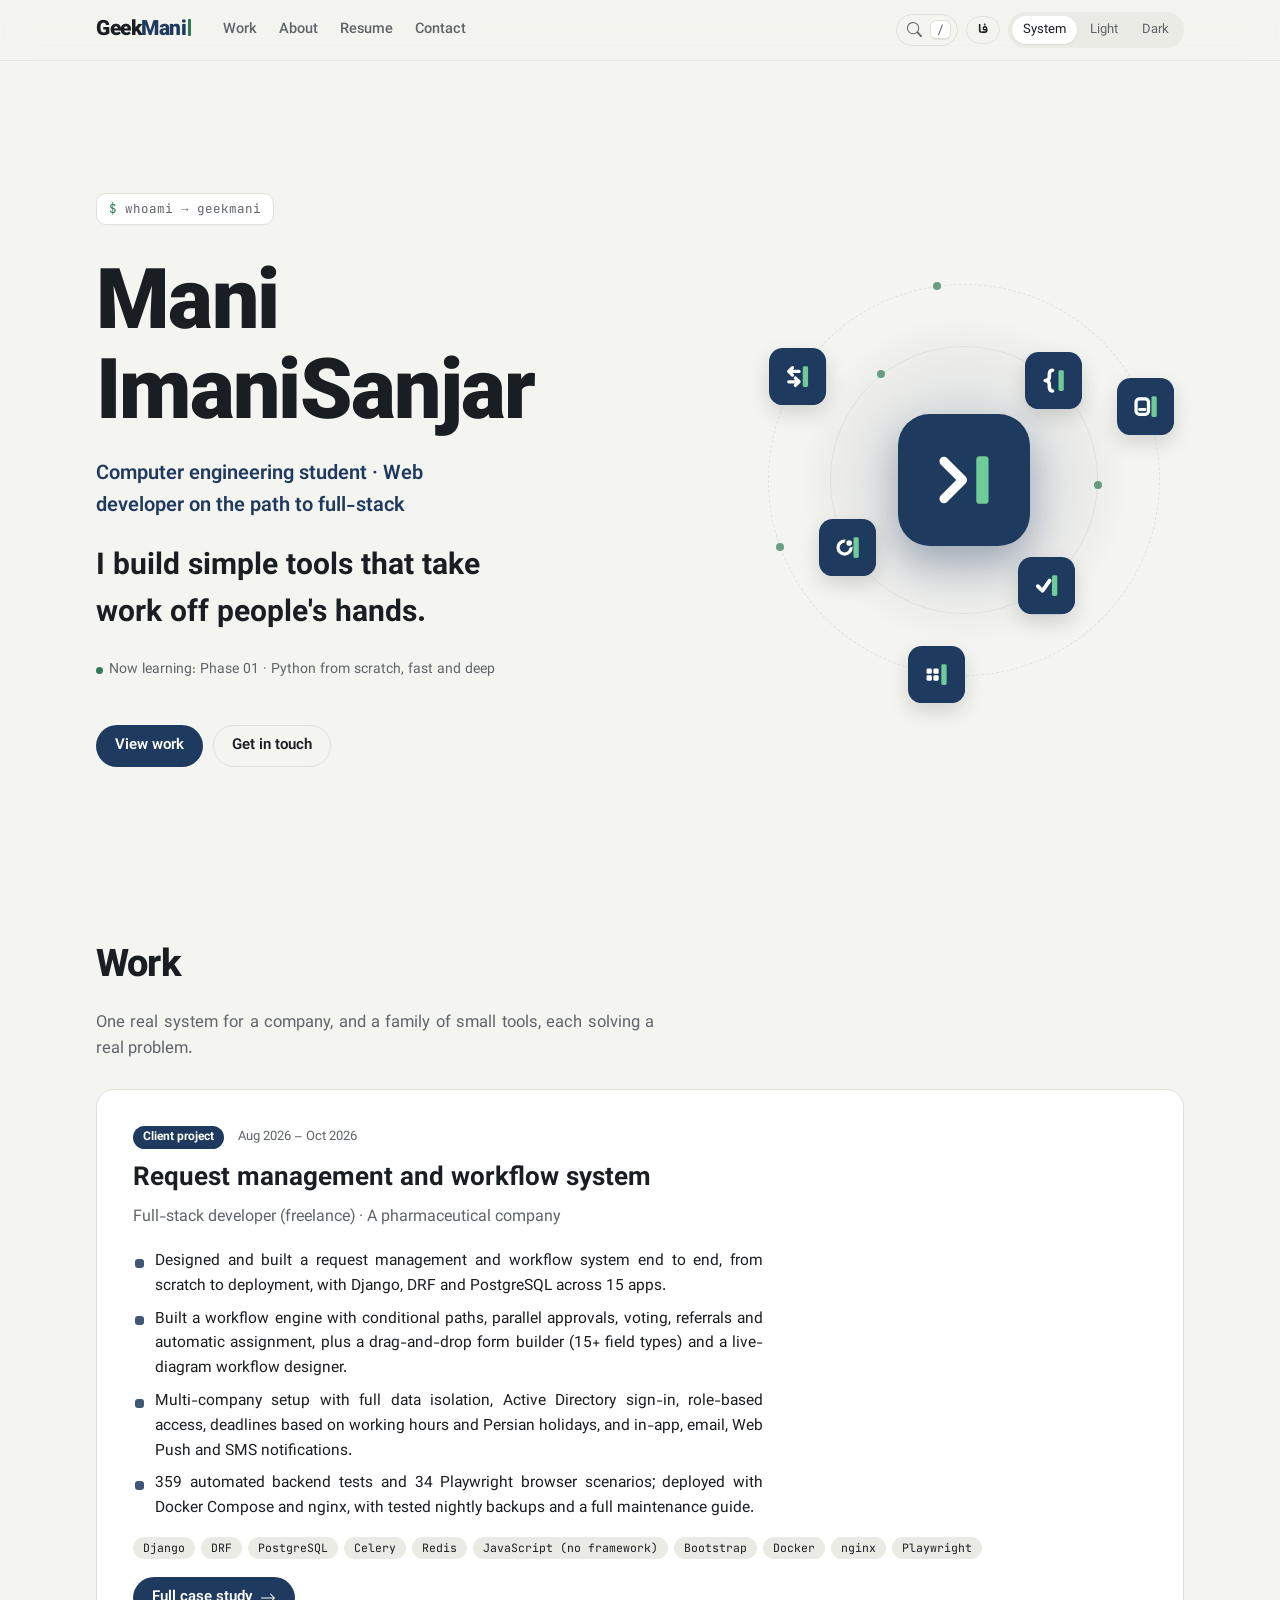
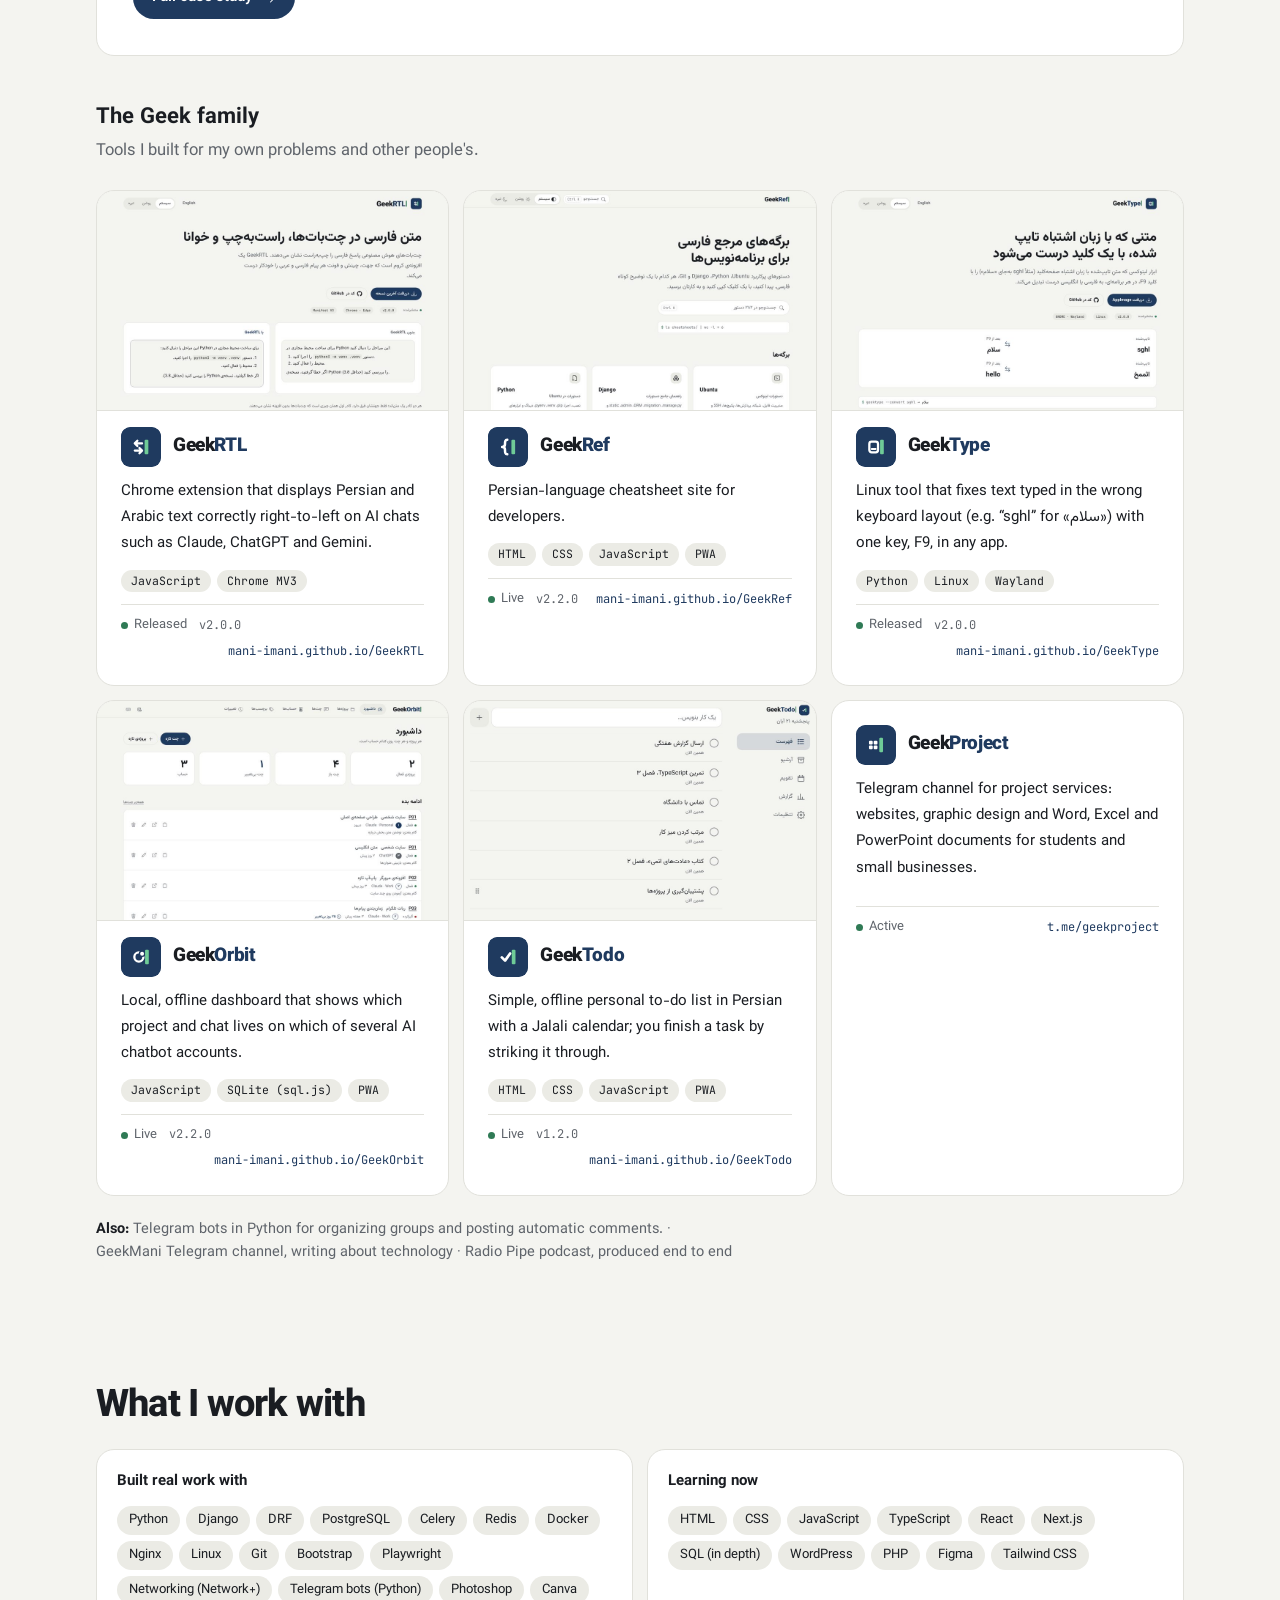
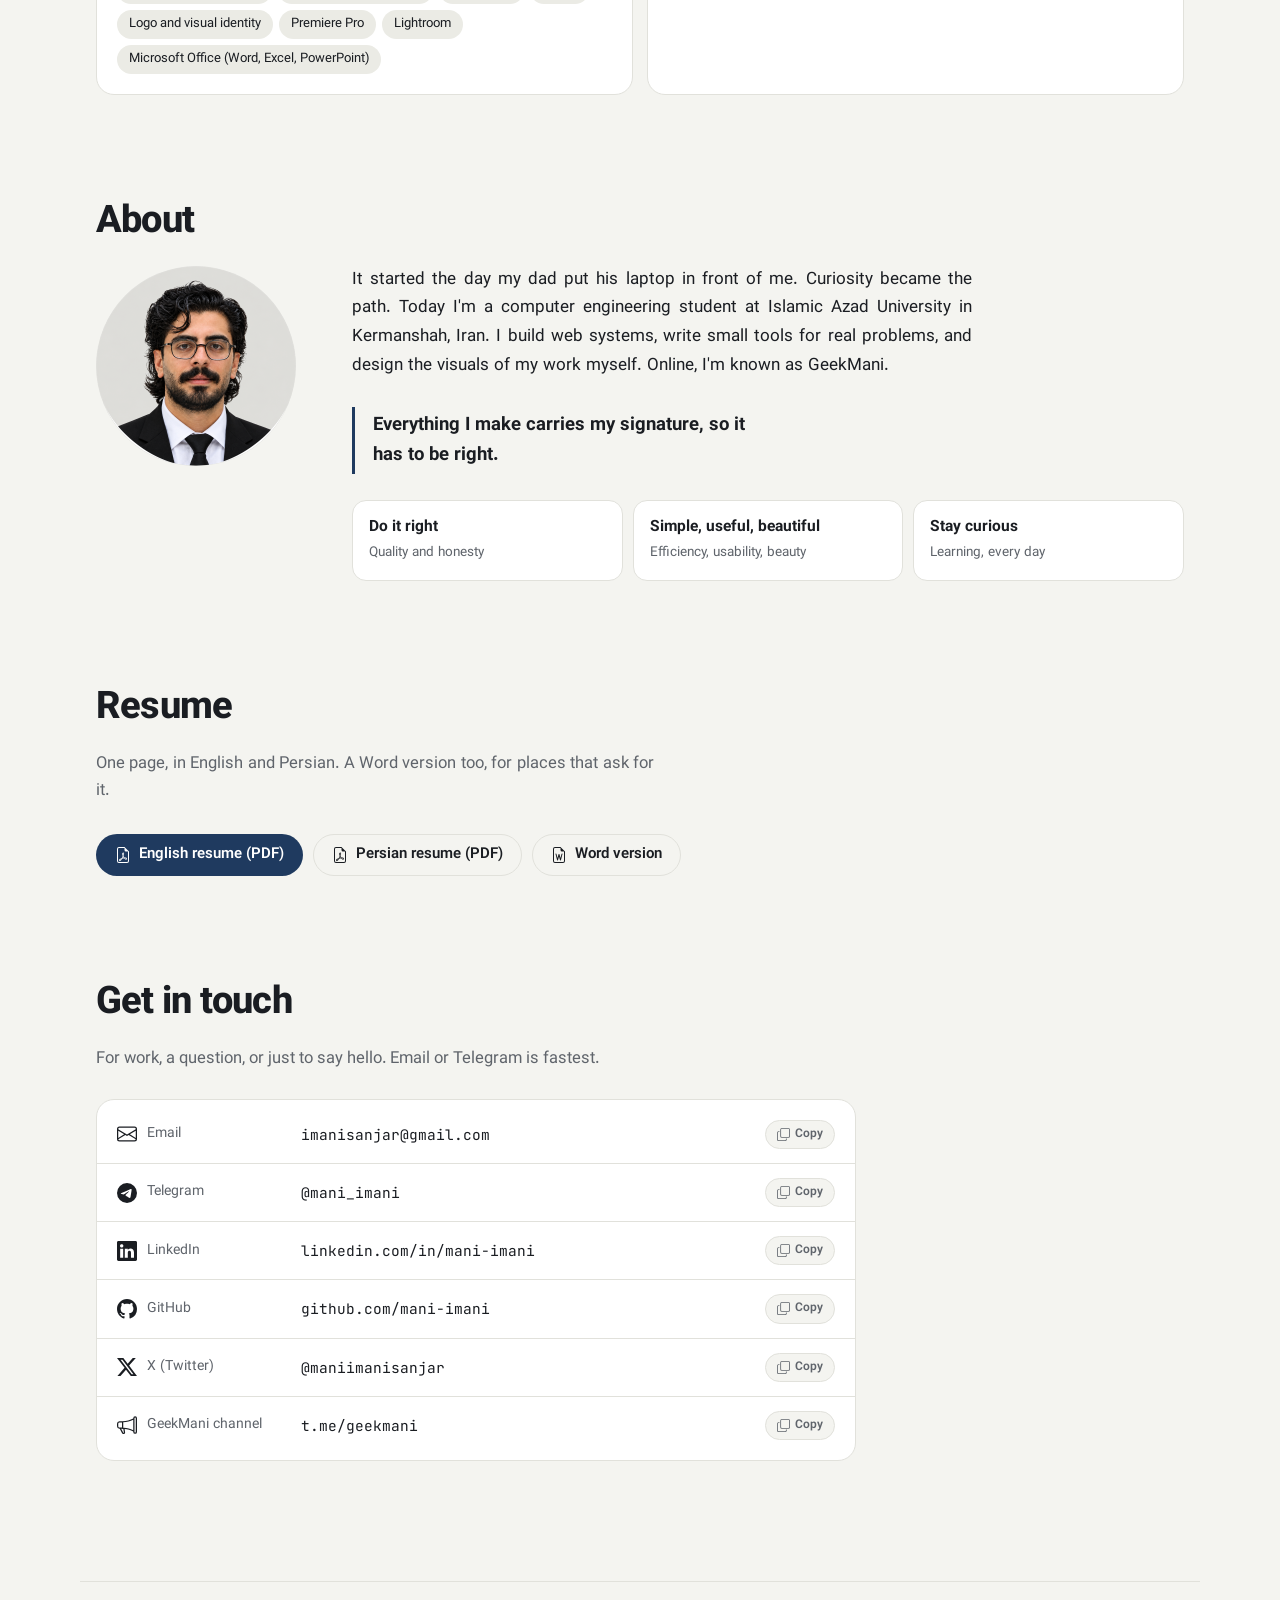
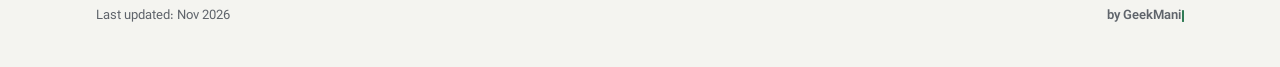
==== commit cf24392d: "Add files via upload" ====
--- a/en/index.html
+++ b/en/index.html
@@ -15,8 +15,8 @@
 </span><h4 dir="ltr">Geek<b>RTL</b></h4></div><p>Chrome extension that displays Persian and Arabic text correctly right-to-left on AI chats such as Claude, ChatGPT and Gemini.</p><div class="chips"><span class="gm-chip">JavaScript</span><span class="gm-chip">Chrome MV3</span></div><div class="prod-f"><span class="gm-status">Released</span><span class="ver" dir="ltr">v2.0.0</span><a class="more" href="https://mani-imani.github.io/GeekRTL/" target="_blank" rel="noopener" dir="ltr">mani-imani.github.io/GeekRTL</a></div></article><article class="prod gm-card gm-card--lift"><div class="prod-shot has-dark"><img class="shot-light" src="../img/products/geekref-card-light.jpg" alt="GeekRef" width="960" height="600" loading="lazy" decoding="async"><img class="shot-dark" src="../img/products/geekref-card-dark.jpg" alt="" width="960" height="600" loading="lazy" decoding="async"></div><div class="prod-h"><span class="gm-mark" style="--gm-mark-size:40px"><svg xmlns="http://www.w3.org/2000/svg" viewBox="0 0 24 24"><rect width="24" height="24" rx="5.76" fill="#1F3A5F"/><g transform="translate(12 12) scale(0.62) translate(-10.700 -12.000)"><path d="M10 5C7.6 5 7.8 7.6 7.8 9.4 7.8 11 6.9 12 5 12c1.9 0 2.8 1 2.8 2.6 0 1.8-.2 4.4 2.2 4.4" fill="none" stroke="#FFFFFF" stroke-width="2.40" stroke-linecap="round" stroke-linejoin="round"/><rect x="14" y="5" width="3.6" height="14" rx="1" fill="#6FCB97"/></g></svg>
 </span><h4 dir="ltr">Geek<b>Ref</b></h4></div><p>Persian-language cheatsheet site for developers.</p><div class="chips"><span class="gm-chip">HTML</span><span class="gm-chip">CSS</span><span class="gm-chip">JavaScript</span><span class="gm-chip">PWA</span></div><div class="prod-f"><span class="gm-status">Live</span><span class="ver" dir="ltr">v2.2.0</span><a class="more" href="https://mani-imani.github.io/GeekRef/" target="_blank" rel="noopener" dir="ltr">mani-imani.github.io/GeekRef</a></div></article><article class="prod gm-card gm-card--lift"><div class="prod-shot has-dark"><img class="shot-light" src="../img/products/geektype-card-light.jpg" alt="GeekType" width="960" height="600" loading="lazy" decoding="async"><img class="shot-dark" src="../img/products/geektype-card-dark.jpg" alt="" width="960" height="600" loading="lazy" decoding="async"></div><div class="prod-h"><span class="gm-mark" style="--gm-mark-size:40px"><svg xmlns="http://www.w3.org/2000/svg" viewBox="0 0 24 24"><rect width="24" height="24" rx="5.76" fill="#1F3A5F"/><g transform="translate(12 12) scale(0.62) translate(-10.050 -12.000)"><rect x="3.6" y="6.8" width="8.4" height="10.4" rx="2.2" fill="none" stroke="#FFFFFF" stroke-width="2.20" stroke-linecap="round" stroke-linejoin="round"/><path d="M6 14h3.6" fill="none" stroke="#FFFFFF" stroke-width="2.00" stroke-linecap="round" stroke-linejoin="round"/><rect x="14" y="5" width="3.6" height="14" rx="1" fill="#6FCB97"/></g></svg>
 </span><h4 dir="ltr">Geek<b>Type</b></h4></div><p>Linux tool that fixes text typed in the wrong keyboard layout (e.g. “sghl” for «سلام») with one key, F9, in any app.</p><div class="chips"><span class="gm-chip">Python</span><span class="gm-chip">Linux</span><span class="gm-chip">Wayland</span></div><div class="prod-f"><span class="gm-status">Released</span><span class="ver" dir="ltr">v2.0.0</span><a class="more" href="https://mani-imani.github.io/GeekType/" target="_blank" rel="noopener" dir="ltr">mani-imani.github.io/GeekType</a></div></article><article class="prod gm-card gm-card--lift"><div class="prod-shot has-dark"><img class="shot-light" src="../img/products/geekorbit-card-light.jpg" alt="GeekOrbit" width="960" height="600" loading="lazy" decoding="async"><img class="shot-dark" src="../img/products/geekorbit-card-dark.jpg" alt="" width="960" height="600" loading="lazy" decoding="async"></div><div class="prod-h"><span class="gm-mark" style="--gm-mark-size:40px"><svg xmlns="http://www.w3.org/2000/svg" viewBox="0 0 24 24"><rect width="24" height="24" rx="5.76" fill="#1F3A5F"/><g transform="translate(12 12) scale(0.62) translate(-10.050 -12.000)"><circle cx="8" cy="12" r="4.4" fill="none" stroke="#FFFFFF" stroke-width="2.20" stroke-linecap="round" stroke-linejoin="round"/><circle cx="11.11" cy="8.89" r="3.2" fill="#1F3A5F"/><circle cx="11.11" cy="8.89" r="1.9" fill="#FFFFFF"/><rect x="14" y="5" width="3.6" height="14" rx="1" fill="#6FCB97"/></g></svg>
-</span><h4 dir="ltr">Geek<b>Orbit</b></h4></div><p>Local, offline dashboard that shows which project and chat lives on which of several AI chatbot accounts.</p><div class="chips"><span class="gm-chip">JavaScript</span><span class="gm-chip">SQLite (sql.js)</span></div><div class="prod-f"><span class="gm-status">Live</span><span class="ver" dir="ltr">v2.1.0</span><a class="more" href="https://mani-imani.github.io/GeekOrbit/" target="_blank" rel="noopener" dir="ltr">mani-imani.github.io/GeekOrbit</a></div></article><article class="prod gm-card gm-card--lift"><div class="prod-shot has-dark"><img class="shot-light" src="../img/products/geektodo-card-light.jpg" alt="GeekTodo" width="960" height="600" loading="lazy" decoding="async"><img class="shot-dark" src="../img/products/geektodo-card-dark.jpg" alt="" width="960" height="600" loading="lazy" decoding="async"></div><div class="prod-h"><span class="gm-mark" style="--gm-mark-size:40px"><svg xmlns="http://www.w3.org/2000/svg" viewBox="0 0 24 24"><rect width="24" height="24" rx="5.76" fill="#1F3A5F"/><g transform="translate(12 12) scale(0.62) translate(-10.350 -12.000)"><path d="M4.4 12.4 7.5 15.5 12.4 8.6" fill="none" stroke="#FFFFFF" stroke-width="2.60" stroke-linecap="round" stroke-linejoin="round"/><rect x="14" y="5" width="3.6" height="14" rx="1" fill="#6FCB97"/></g></svg>
-</span><h4 dir="ltr">Geek<b>Todo</b></h4></div><p>Simple, offline personal to-do list in Persian with a Jalali calendar; you finish a task by striking it through.</p><div class="chips"><span class="gm-chip">HTML</span><span class="gm-chip">CSS</span><span class="gm-chip">JavaScript</span><span class="gm-chip">PWA</span></div><div class="prod-f"><span class="gm-status">Live</span><span class="ver" dir="ltr">v1.1.0</span><a class="more" href="https://mani-imani.github.io/GeekTodo/" target="_blank" rel="noopener" dir="ltr">mani-imani.github.io/GeekTodo</a></div></article><article class="prod gm-card gm-card--lift"><div class="prod-h"><span class="gm-mark" style="--gm-mark-size:40px"><svg xmlns="http://www.w3.org/2000/svg" viewBox="0 0 24 24"><rect width="24" height="24" rx="5.76" fill="#1F3A5F"/><g transform="translate(12 12) scale(0.62) translate(-10.800 -12.000)"><rect x="4" y="7.9" width="3.6" height="3.6" rx="0.9" fill="#FFFFFF"/><rect x="8.6" y="7.9" width="3.6" height="3.6" rx="0.9" fill="#FFFFFF"/><rect x="4" y="12.5" width="3.6" height="3.6" rx="0.9" fill="#FFFFFF"/><rect x="8.6" y="12.5" width="3.6" height="3.6" rx="0.9" fill="#FFFFFF"/><rect x="14" y="5" width="3.6" height="14" rx="1" fill="#6FCB97"/></g></svg>
+</span><h4 dir="ltr">Geek<b>Orbit</b></h4></div><p>Local, offline dashboard that shows which project and chat lives on which of several AI chatbot accounts.</p><div class="chips"><span class="gm-chip">JavaScript</span><span class="gm-chip">SQLite (sql.js)</span><span class="gm-chip">PWA</span></div><div class="prod-f"><span class="gm-status">Live</span><span class="ver" dir="ltr">v2.2.0</span><a class="more" href="https://mani-imani.github.io/GeekOrbit/" target="_blank" rel="noopener" dir="ltr">mani-imani.github.io/GeekOrbit</a></div></article><article class="prod gm-card gm-card--lift"><div class="prod-shot has-dark"><img class="shot-light" src="../img/products/geektodo-card-light.jpg" alt="GeekTodo" width="960" height="600" loading="lazy" decoding="async"><img class="shot-dark" src="../img/products/geektodo-card-dark.jpg" alt="" width="960" height="600" loading="lazy" decoding="async"></div><div class="prod-h"><span class="gm-mark" style="--gm-mark-size:40px"><svg xmlns="http://www.w3.org/2000/svg" viewBox="0 0 24 24"><rect width="24" height="24" rx="5.76" fill="#1F3A5F"/><g transform="translate(12 12) scale(0.62) translate(-10.350 -12.000)"><path d="M4.4 12.4 7.5 15.5 12.4 8.6" fill="none" stroke="#FFFFFF" stroke-width="2.60" stroke-linecap="round" stroke-linejoin="round"/><rect x="14" y="5" width="3.6" height="14" rx="1" fill="#6FCB97"/></g></svg>
+</span><h4 dir="ltr">Geek<b>Todo</b></h4></div><p>Simple, offline personal to-do list in Persian with a Jalali calendar; you finish a task by striking it through.</p><div class="chips"><span class="gm-chip">HTML</span><span class="gm-chip">CSS</span><span class="gm-chip">JavaScript</span><span class="gm-chip">PWA</span></div><div class="prod-f"><span class="gm-status">Live</span><span class="ver" dir="ltr">v1.2.0</span><a class="more" href="https://mani-imani.github.io/GeekTodo/" target="_blank" rel="noopener" dir="ltr">mani-imani.github.io/GeekTodo</a></div></article><article class="prod gm-card gm-card--lift"><div class="prod-h"><span class="gm-mark" style="--gm-mark-size:40px"><svg xmlns="http://www.w3.org/2000/svg" viewBox="0 0 24 24"><rect width="24" height="24" rx="5.76" fill="#1F3A5F"/><g transform="translate(12 12) scale(0.62) translate(-10.800 -12.000)"><rect x="4" y="7.9" width="3.6" height="3.6" rx="0.9" fill="#FFFFFF"/><rect x="8.6" y="7.9" width="3.6" height="3.6" rx="0.9" fill="#FFFFFF"/><rect x="4" y="12.5" width="3.6" height="3.6" rx="0.9" fill="#FFFFFF"/><rect x="8.6" y="12.5" width="3.6" height="3.6" rx="0.9" fill="#FFFFFF"/><rect x="14" y="5" width="3.6" height="14" rx="1" fill="#6FCB97"/></g></svg>
 </span><h4 dir="ltr">Geek<b>Project</b></h4></div><p>Telegram channel for project services: websites, graphic design and Word, Excel and PowerPoint documents for students and small businesses.</p><div class="chips"></div><div class="prod-f"><span class="gm-status">Active</span><a class="more" href="https://t.me/geekproject" target="_blank" rel="noopener" dir="ltr">t.me/geekproject</a></div></article></div><p class="also"><b>Also:</b> Telegram bots in Python for organizing groups and posting automatic comments. · GeekMani Telegram channel, writing about technology · Radio Pipe podcast, produced end to end</p></section><section class="sec gm-page" id="tools"><h2>What I work with</h2><div class="tools2"><div><h4>Built real work with</h4><div class="chips"><span class="gm-chip">Python</span><span class="gm-chip">Django</span><span class="gm-chip">DRF</span><span class="gm-chip">PostgreSQL</span><span class="gm-chip">Celery</span><span class="gm-chip">Redis</span><span class="gm-chip">Docker</span><span class="gm-chip">Nginx</span><span class="gm-chip">Linux</span><span class="gm-chip">Git</span><span class="gm-chip">Bootstrap</span><span class="gm-chip">Playwright</span><span class="gm-chip">Networking (Network+)</span><span class="gm-chip">Telegram bots (Python)</span><span class="gm-chip">Photoshop</span><span class="gm-chip">Canva</span><span class="gm-chip">Logo and visual identity</span><span class="gm-chip">Premiere Pro</span><span class="gm-chip">Lightroom</span><span class="gm-chip">Microsoft Office (Word, Excel, PowerPoint)</span></div></div><div><h4>Learning now</h4><div class="chips"><span class="gm-chip">HTML</span><span class="gm-chip">CSS</span><span class="gm-chip">JavaScript</span><span class="gm-chip">TypeScript</span><span class="gm-chip">React</span><span class="gm-chip">Next.js</span><span class="gm-chip">SQL (in depth)</span><span class="gm-chip">WordPress</span><span class="gm-chip">PHP</span><span class="gm-chip">Figma</span><span class="gm-chip">Tailwind CSS</span></div></div></div></section><section class="sec gm-page" id="about"><h2>About</h2><div class="about"><img class="portrait" src="../img/mani-imanisanjar-portrait-gray-circle-800.png" alt="Mani ImaniSanjar" width="200" height="200" loading="lazy"><div><p class="story gm-justify">It started the day my dad put his laptop in front of me. Curiosity became the path. Today I&#x27;m a computer engineering student at Islamic Azad University in Kermanshah, Iran. I build web systems, write small tools for real problems, and design the visuals of my work myself. Online, I&#x27;m known as GeekMani.</p><blockquote class="sig">Everything I make carries my signature, so it has to be right.</blockquote><div class="pils"><div class="pil"><b>Do it right</b><span>Quality and honesty</span></div><div class="pil"><b>Simple, useful, beautiful</b><span>Efficiency, usability, beauty</span></div><div class="pil"><b>Stay curious</b><span>Learning, every day</span></div></div></div></div></section><section class="sec gm-page" id="resume"><h2>Resume</h2><p class="lead gm-justify">One page, in English and Persian. A Word version too, for places that ask for it.</p><div class="cta"><a class="gm-btn gm-btn--primary" href="../resume/mani-imanisanjar-resume-en.pdf" download><svg class="bi" aria-hidden="true" focusable="false" xmlns="http://www.w3.org/2000/svg" fill="currentColor" viewBox="0 0 16 16">
   <path d="M14 14V4.5L9.5 0H4a2 2 0 0 0-2 2v12a2 2 0 0 0 2 2h8a2 2 0 0 0 2-2M9.5 3A1.5 1.5 0 0 0 11 4.5h2V14a1 1 0 0 1-1 1H4a1 1 0 0 1-1-1V2a1 1 0 0 1 1-1h5.5z"/>
   <path d="M4.603 14.087a.8.8 0 0 1-.438-.42c-.195-.388-.13-.776.08-1.102.198-.307.526-.568.897-.787a7.7 7.7 0 0 1 1.482-.645 20 20 0 0 0 1.062-2.227 7.3 7.3 0 0 1-.43-1.295c-.086-.4-.119-.796-.046-1.136.075-.354.274-.672.65-.823.192-.077.4-.12.602-.077a.7.7 0 0 1 .477.365c.088.164.12.356.127.538.007.188-.012.396-.047.614-.084.51-.27 1.134-.52 1.794a11 11 0 0 0 .98 1.686 5.8 5.8 0 0 1 1.334.05c.364.066.734.195.96.465.12.144.193.32.2.518.007.192-.047.382-.138.563a1.04 1.04 0 0 1-.354.416.86.86 0 0 1-.51.138c-.331-.014-.654-.196-.933-.417a5.7 5.7 0 0 1-.911-.95 11.7 11.7 0 0 0-1.997.406 11.3 11.3 0 0 1-1.02 1.51c-.292.35-.609.656-.927.787a.8.8 0 0 1-.58.029m1.379-1.901q-.25.115-.459.238c-.328.194-.541.383-.647.547-.094.145-.096.25-.04.361q.016.032.026.044l.035-.012c.137-.056.355-.235.635-.572a8 8 0 0 0 .45-.606m1.64-1.33a13 13 0 0 1 1.01-.193 12 12 0 0 1-.51-.858 21 21 0 0 1-.5 1.05zm2.446.45q.226.245.435.41c.24.19.407.253.498.256a.1.1 0 0 0 .07-.015.3.3 0 0 0 .094-.125.44.44 0 0 0 .059-.2.1.1 0 0 0-.026-.063c-.052-.062-.2-.152-.518-.209a4 4 0 0 0-.612-.053zM8.078 7.8a7 7 0 0 0 .2-.828q.046-.282.038-.465a.6.6 0 0 0-.032-.198.5.5 0 0 0-.145.04c-.087.035-.158.106-.196.283-.04.192-.03.469.046.822q.036.167.09.346z"/>
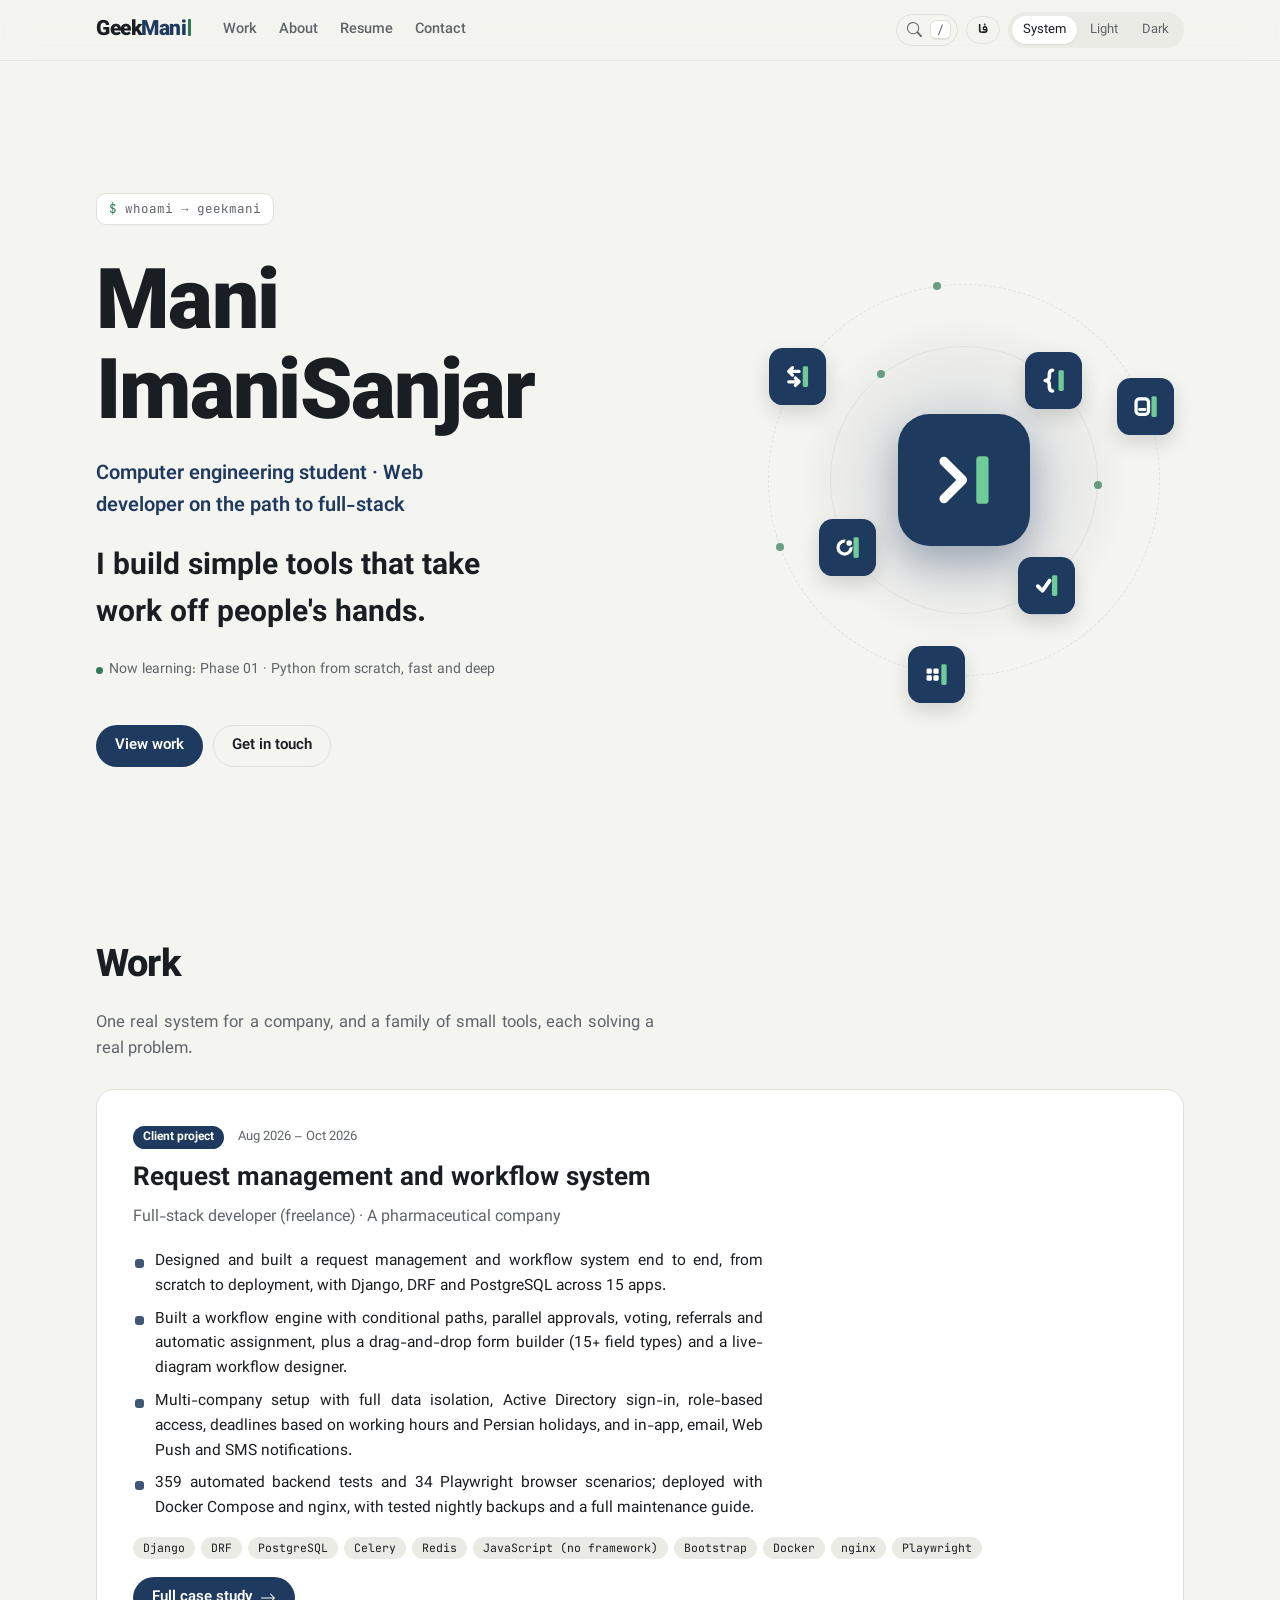
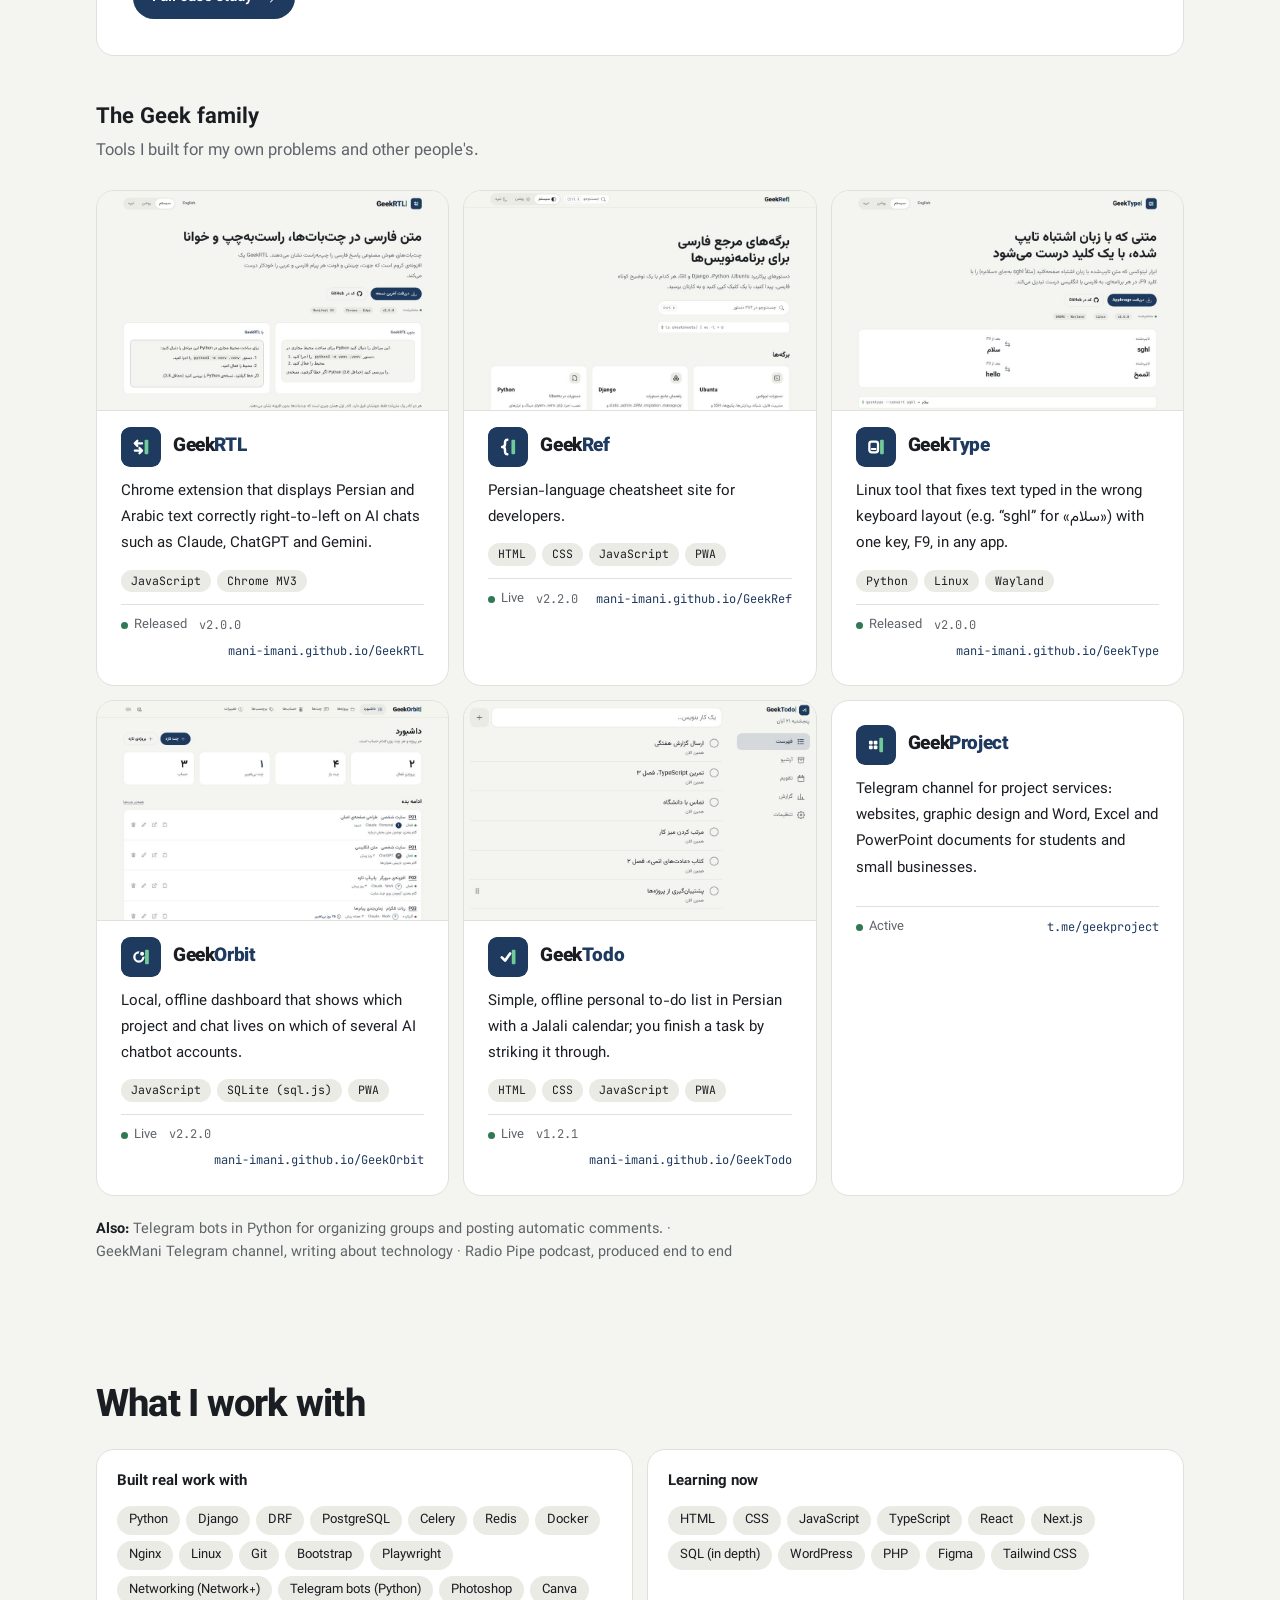
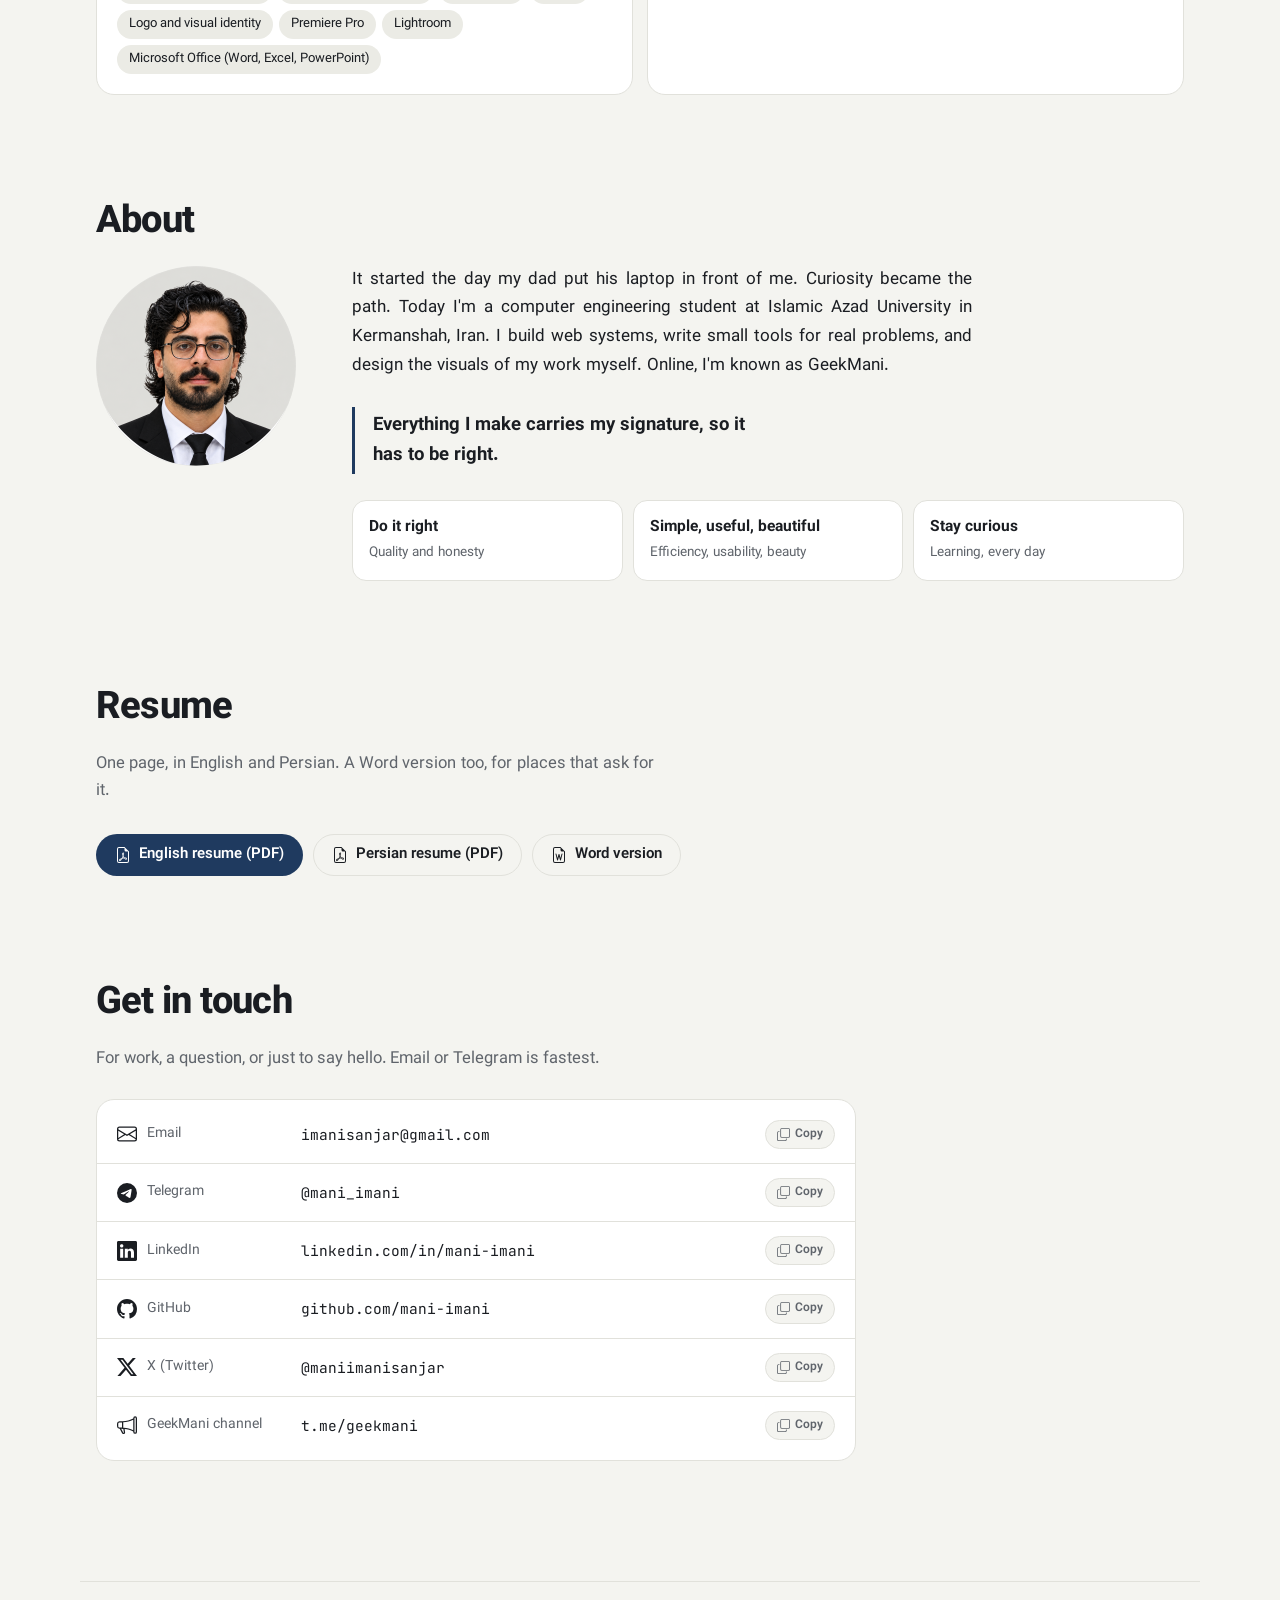
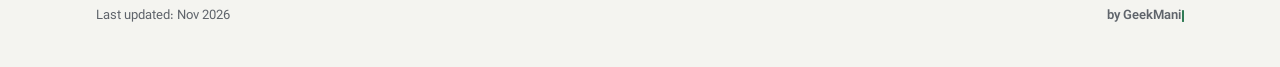
==== commit 08a9dfd5: "Add files via upload" ====
--- a/en/index.html
+++ b/en/index.html
@@ -1,4 +1,4 @@
-<!doctype html><html lang="en" dir="ltr"><head><meta charset="utf-8"><meta name="viewport" content="width=device-width, initial-scale=1, viewport-fit=cover"><title>Mani ImaniSanjar — GeekMani</title><meta name="description" content="Computer engineering student and web developer in Kermanshah, Iran. I build simple tools that take work off people&#x27;s hands."><meta name="claude:viewport-fit-sides" content="cover"><meta name="theme-color" content="#F4F4F0" media="(prefers-color-scheme: light)"><meta name="theme-color" content="#0E1217" media="(prefers-color-scheme: dark)"><script>try{var t=localStorage.getItem('gm-theme');if(t&&t!=='system')document.documentElement.setAttribute('data-theme',t)}catch(e){}</script><link rel="stylesheet" href="../css/site.css"><link rel="icon" href="../img/favicon-en.svg" type="image/svg+xml"><link rel="alternate icon" href="../img/favicon-en.ico"><link rel="apple-touch-icon" href="../img/apple-touch-icon.png"><link rel="canonical" href="https://maniimani.ir/en/"><link rel="alternate" hreflang="fa" href="https://maniimani.ir/"><link rel="alternate" hreflang="en" href="https://maniimani.ir/en/"><link rel="alternate" hreflang="x-default" href="https://maniimani.ir/"><meta property="og:title" content="Mani ImaniSanjar — GeekMani"><meta property="og:description" content="Computer engineering student and web developer in Kermanshah, Iran. I build simple tools that take work off people&#x27;s hands."><meta property="og:url" content="https://maniimani.ir/en/"><meta property="og:image" content="https://maniimani.ir/img/geekmani-og-image-en.png"><meta property="og:type" content="website"><meta name="twitter:card" content="summary_large_image"><meta name="twitter:creator" content="@maniimanisanjar"><script type="application/ld+json">{"@context": "https://schema.org", "@type": "Person", "name": "Mani ImaniSanjar", "alternateName": "GeekMani", "url": "https://maniimani.ir", "jobTitle": "Web developer", "address": {"@type": "PostalAddress", "addressLocality": "Kermanshah", "addressCountry": "IR"}, "sameAs": ["https://github.com/mani-imani", "https://www.linkedin.com/in/mani-imani", "https://x.com/maniimanisanjar", "https://t.me/geekmani"]}</script></head><body><header class="top"><div class="gm-page top-in"><a class="brand" href="./" aria-label="GeekMani"><span class="gm-wordmark gm-blink" lang="en">Geek<b>Mani</b><i class="gm-cursor"></i></span></a><nav class="nav" aria-label="menu"><a href="#work">Work</a><a href="#about">About</a><a href="#resume">Resume</a><a href="#contact">Contact</a></nav><div class="tools"><button type="button" class="kbtn" data-pal aria-haspopup="dialog" aria-label="Search and menu" title="Press / to open"><svg class="bi i-search" aria-hidden="true" focusable="false" xmlns="http://www.w3.org/2000/svg" fill="currentColor" viewBox="0 0 16 16">
+<!doctype html><html lang="en" dir="ltr"><head><meta charset="utf-8"><meta name="viewport" content="width=device-width, initial-scale=1, viewport-fit=cover"><title>Mani ImaniSanjar — GeekMani</title><meta name="description" content="Computer engineering student and web developer in Kermanshah, Iran. I build simple tools that take work off people&#x27;s hands."><meta name="claude:viewport-fit-sides" content="cover"><meta name="theme-color" content="#F4F4F0" media="(prefers-color-scheme: light)"><meta name="theme-color" content="#0E1217" media="(prefers-color-scheme: dark)"><script>try{var t=localStorage.getItem('gm-theme');if(t&&t!=='system')document.documentElement.setAttribute('data-theme',t)}catch(e){}</script><link rel="stylesheet" href="../css/site.css"><link rel="icon" href="../img/favicon-en.svg" type="image/svg+xml"><link rel="alternate icon" href="../img/favicon-en.ico"><link rel="apple-touch-icon" href="../img/apple-touch-icon.png"><link rel="manifest" href="/manifest.webmanifest"><meta name="mobile-web-app-capable" content="yes"><meta name="apple-mobile-web-app-capable" content="yes"><meta name="apple-mobile-web-app-title" content="GeekMani"><meta name="apple-mobile-web-app-status-bar-style" content="default"><link rel="canonical" href="https://maniimani.ir/en/"><link rel="alternate" hreflang="fa" href="https://maniimani.ir/"><link rel="alternate" hreflang="en" href="https://maniimani.ir/en/"><link rel="alternate" hreflang="x-default" href="https://maniimani.ir/"><meta property="og:title" content="Mani ImaniSanjar — GeekMani"><meta property="og:description" content="Computer engineering student and web developer in Kermanshah, Iran. I build simple tools that take work off people&#x27;s hands."><meta property="og:url" content="https://maniimani.ir/en/"><meta property="og:image" content="https://maniimani.ir/img/geekmani-og-image-en.png"><meta property="og:type" content="website"><meta name="twitter:card" content="summary_large_image"><meta name="twitter:creator" content="@maniimanisanjar"><script type="application/ld+json">{"@context": "https://schema.org", "@type": "Person", "name": "Mani ImaniSanjar", "alternateName": "GeekMani", "url": "https://maniimani.ir", "jobTitle": "Web developer", "address": {"@type": "PostalAddress", "addressLocality": "Kermanshah", "addressCountry": "IR"}, "sameAs": ["https://github.com/mani-imani", "https://www.linkedin.com/in/mani-imani", "https://x.com/maniimanisanjar", "https://t.me/geekmani"]}</script></head><body><header class="top"><div class="gm-page top-in"><a class="brand" href="./" aria-label="GeekMani"><span class="gm-wordmark gm-blink" lang="en">Geek<b>Mani</b><i class="gm-cursor"></i></span></a><nav class="nav" aria-label="menu"><a href="#work">Work</a><a href="#about">About</a><a href="#resume">Resume</a><a href="#contact">Contact</a></nav><div class="tools"><button type="button" class="kbtn" data-pal aria-haspopup="dialog" aria-label="Search and menu" title="Press / to open"><svg class="bi i-search" aria-hidden="true" focusable="false" xmlns="http://www.w3.org/2000/svg" fill="currentColor" viewBox="0 0 16 16">
   <path d="M11.742 10.344a6.5 6.5 0 1 0-1.397 1.398h-.001q.044.06.098.115l3.85 3.85a1 1 0 0 0 1.415-1.414l-3.85-3.85a1 1 0 0 0-.115-.1zM12 6.5a5.5 5.5 0 1 1-11 0 5.5 5.5 0 0 1 11 0"/>
 </svg><svg class="bi i-menu" aria-hidden="true" focusable="false" xmlns="http://www.w3.org/2000/svg" fill="currentColor" viewBox="0 0 16 16">
   <path fill-rule="evenodd" d="M2.5 12a.5.5 0 0 1 .5-.5h10a.5.5 0 0 1 0 1H3a.5.5 0 0 1-.5-.5m0-4a.5.5 0 0 1 .5-.5h10a.5.5 0 0 1 0 1H3a.5.5 0 0 1-.5-.5m0-4a.5.5 0 0 1 .5-.5h10a.5.5 0 0 1 0 1H3a.5.5 0 0 1-.5-.5"/>
@@ -16,7 +16,7 @@
 </span><h4 dir="ltr">Geek<b>Ref</b></h4></div><p>Persian-language cheatsheet site for developers.</p><div class="chips"><span class="gm-chip">HTML</span><span class="gm-chip">CSS</span><span class="gm-chip">JavaScript</span><span class="gm-chip">PWA</span></div><div class="prod-f"><span class="gm-status">Live</span><span class="ver" dir="ltr">v2.2.0</span><a class="more" href="https://mani-imani.github.io/GeekRef/" target="_blank" rel="noopener" dir="ltr">mani-imani.github.io/GeekRef</a></div></article><article class="prod gm-card gm-card--lift"><div class="prod-shot has-dark"><img class="shot-light" src="../img/products/geektype-card-light.jpg" alt="GeekType" width="960" height="600" loading="lazy" decoding="async"><img class="shot-dark" src="../img/products/geektype-card-dark.jpg" alt="" width="960" height="600" loading="lazy" decoding="async"></div><div class="prod-h"><span class="gm-mark" style="--gm-mark-size:40px"><svg xmlns="http://www.w3.org/2000/svg" viewBox="0 0 24 24"><rect width="24" height="24" rx="5.76" fill="#1F3A5F"/><g transform="translate(12 12) scale(0.62) translate(-10.050 -12.000)"><rect x="3.6" y="6.8" width="8.4" height="10.4" rx="2.2" fill="none" stroke="#FFFFFF" stroke-width="2.20" stroke-linecap="round" stroke-linejoin="round"/><path d="M6 14h3.6" fill="none" stroke="#FFFFFF" stroke-width="2.00" stroke-linecap="round" stroke-linejoin="round"/><rect x="14" y="5" width="3.6" height="14" rx="1" fill="#6FCB97"/></g></svg>
 </span><h4 dir="ltr">Geek<b>Type</b></h4></div><p>Linux tool that fixes text typed in the wrong keyboard layout (e.g. “sghl” for «سلام») with one key, F9, in any app.</p><div class="chips"><span class="gm-chip">Python</span><span class="gm-chip">Linux</span><span class="gm-chip">Wayland</span></div><div class="prod-f"><span class="gm-status">Released</span><span class="ver" dir="ltr">v2.0.0</span><a class="more" href="https://mani-imani.github.io/GeekType/" target="_blank" rel="noopener" dir="ltr">mani-imani.github.io/GeekType</a></div></article><article class="prod gm-card gm-card--lift"><div class="prod-shot has-dark"><img class="shot-light" src="../img/products/geekorbit-card-light.jpg" alt="GeekOrbit" width="960" height="600" loading="lazy" decoding="async"><img class="shot-dark" src="../img/products/geekorbit-card-dark.jpg" alt="" width="960" height="600" loading="lazy" decoding="async"></div><div class="prod-h"><span class="gm-mark" style="--gm-mark-size:40px"><svg xmlns="http://www.w3.org/2000/svg" viewBox="0 0 24 24"><rect width="24" height="24" rx="5.76" fill="#1F3A5F"/><g transform="translate(12 12) scale(0.62) translate(-10.050 -12.000)"><circle cx="8" cy="12" r="4.4" fill="none" stroke="#FFFFFF" stroke-width="2.20" stroke-linecap="round" stroke-linejoin="round"/><circle cx="11.11" cy="8.89" r="3.2" fill="#1F3A5F"/><circle cx="11.11" cy="8.89" r="1.9" fill="#FFFFFF"/><rect x="14" y="5" width="3.6" height="14" rx="1" fill="#6FCB97"/></g></svg>
 </span><h4 dir="ltr">Geek<b>Orbit</b></h4></div><p>Local, offline dashboard that shows which project and chat lives on which of several AI chatbot accounts.</p><div class="chips"><span class="gm-chip">JavaScript</span><span class="gm-chip">SQLite (sql.js)</span><span class="gm-chip">PWA</span></div><div class="prod-f"><span class="gm-status">Live</span><span class="ver" dir="ltr">v2.2.0</span><a class="more" href="https://mani-imani.github.io/GeekOrbit/" target="_blank" rel="noopener" dir="ltr">mani-imani.github.io/GeekOrbit</a></div></article><article class="prod gm-card gm-card--lift"><div class="prod-shot has-dark"><img class="shot-light" src="../img/products/geektodo-card-light.jpg" alt="GeekTodo" width="960" height="600" loading="lazy" decoding="async"><img class="shot-dark" src="../img/products/geektodo-card-dark.jpg" alt="" width="960" height="600" loading="lazy" decoding="async"></div><div class="prod-h"><span class="gm-mark" style="--gm-mark-size:40px"><svg xmlns="http://www.w3.org/2000/svg" viewBox="0 0 24 24"><rect width="24" height="24" rx="5.76" fill="#1F3A5F"/><g transform="translate(12 12) scale(0.62) translate(-10.350 -12.000)"><path d="M4.4 12.4 7.5 15.5 12.4 8.6" fill="none" stroke="#FFFFFF" stroke-width="2.60" stroke-linecap="round" stroke-linejoin="round"/><rect x="14" y="5" width="3.6" height="14" rx="1" fill="#6FCB97"/></g></svg>
-</span><h4 dir="ltr">Geek<b>Todo</b></h4></div><p>Simple, offline personal to-do list in Persian with a Jalali calendar; you finish a task by striking it through.</p><div class="chips"><span class="gm-chip">HTML</span><span class="gm-chip">CSS</span><span class="gm-chip">JavaScript</span><span class="gm-chip">PWA</span></div><div class="prod-f"><span class="gm-status">Live</span><span class="ver" dir="ltr">v1.2.0</span><a class="more" href="https://mani-imani.github.io/GeekTodo/" target="_blank" rel="noopener" dir="ltr">mani-imani.github.io/GeekTodo</a></div></article><article class="prod gm-card gm-card--lift"><div class="prod-h"><span class="gm-mark" style="--gm-mark-size:40px"><svg xmlns="http://www.w3.org/2000/svg" viewBox="0 0 24 24"><rect width="24" height="24" rx="5.76" fill="#1F3A5F"/><g transform="translate(12 12) scale(0.62) translate(-10.800 -12.000)"><rect x="4" y="7.9" width="3.6" height="3.6" rx="0.9" fill="#FFFFFF"/><rect x="8.6" y="7.9" width="3.6" height="3.6" rx="0.9" fill="#FFFFFF"/><rect x="4" y="12.5" width="3.6" height="3.6" rx="0.9" fill="#FFFFFF"/><rect x="8.6" y="12.5" width="3.6" height="3.6" rx="0.9" fill="#FFFFFF"/><rect x="14" y="5" width="3.6" height="14" rx="1" fill="#6FCB97"/></g></svg>
+</span><h4 dir="ltr">Geek<b>Todo</b></h4></div><p>Simple, offline personal to-do list in Persian with a Jalali calendar; you finish a task by striking it through.</p><div class="chips"><span class="gm-chip">HTML</span><span class="gm-chip">CSS</span><span class="gm-chip">JavaScript</span><span class="gm-chip">PWA</span></div><div class="prod-f"><span class="gm-status">Live</span><span class="ver" dir="ltr">v1.2.1</span><a class="more" href="https://mani-imani.github.io/GeekTodo/" target="_blank" rel="noopener" dir="ltr">mani-imani.github.io/GeekTodo</a></div></article><article class="prod gm-card gm-card--lift"><div class="prod-h"><span class="gm-mark" style="--gm-mark-size:40px"><svg xmlns="http://www.w3.org/2000/svg" viewBox="0 0 24 24"><rect width="24" height="24" rx="5.76" fill="#1F3A5F"/><g transform="translate(12 12) scale(0.62) translate(-10.800 -12.000)"><rect x="4" y="7.9" width="3.6" height="3.6" rx="0.9" fill="#FFFFFF"/><rect x="8.6" y="7.9" width="3.6" height="3.6" rx="0.9" fill="#FFFFFF"/><rect x="4" y="12.5" width="3.6" height="3.6" rx="0.9" fill="#FFFFFF"/><rect x="8.6" y="12.5" width="3.6" height="3.6" rx="0.9" fill="#FFFFFF"/><rect x="14" y="5" width="3.6" height="14" rx="1" fill="#6FCB97"/></g></svg>
 </span><h4 dir="ltr">Geek<b>Project</b></h4></div><p>Telegram channel for project services: websites, graphic design and Word, Excel and PowerPoint documents for students and small businesses.</p><div class="chips"></div><div class="prod-f"><span class="gm-status">Active</span><a class="more" href="https://t.me/geekproject" target="_blank" rel="noopener" dir="ltr">t.me/geekproject</a></div></article></div><p class="also"><b>Also:</b> Telegram bots in Python for organizing groups and posting automatic comments. · GeekMani Telegram channel, writing about technology · Radio Pipe podcast, produced end to end</p></section><section class="sec gm-page" id="tools"><h2>What I work with</h2><div class="tools2"><div><h4>Built real work with</h4><div class="chips"><span class="gm-chip">Python</span><span class="gm-chip">Django</span><span class="gm-chip">DRF</span><span class="gm-chip">PostgreSQL</span><span class="gm-chip">Celery</span><span class="gm-chip">Redis</span><span class="gm-chip">Docker</span><span class="gm-chip">Nginx</span><span class="gm-chip">Linux</span><span class="gm-chip">Git</span><span class="gm-chip">Bootstrap</span><span class="gm-chip">Playwright</span><span class="gm-chip">Networking (Network+)</span><span class="gm-chip">Telegram bots (Python)</span><span class="gm-chip">Photoshop</span><span class="gm-chip">Canva</span><span class="gm-chip">Logo and visual identity</span><span class="gm-chip">Premiere Pro</span><span class="gm-chip">Lightroom</span><span class="gm-chip">Microsoft Office (Word, Excel, PowerPoint)</span></div></div><div><h4>Learning now</h4><div class="chips"><span class="gm-chip">HTML</span><span class="gm-chip">CSS</span><span class="gm-chip">JavaScript</span><span class="gm-chip">TypeScript</span><span class="gm-chip">React</span><span class="gm-chip">Next.js</span><span class="gm-chip">SQL (in depth)</span><span class="gm-chip">WordPress</span><span class="gm-chip">PHP</span><span class="gm-chip">Figma</span><span class="gm-chip">Tailwind CSS</span></div></div></div></section><section class="sec gm-page" id="about"><h2>About</h2><div class="about"><img class="portrait" src="../img/mani-imanisanjar-portrait-gray-circle-800.png" alt="Mani ImaniSanjar" width="200" height="200" loading="lazy"><div><p class="story gm-justify">It started the day my dad put his laptop in front of me. Curiosity became the path. Today I&#x27;m a computer engineering student at Islamic Azad University in Kermanshah, Iran. I build web systems, write small tools for real problems, and design the visuals of my work myself. Online, I&#x27;m known as GeekMani.</p><blockquote class="sig">Everything I make carries my signature, so it has to be right.</blockquote><div class="pils"><div class="pil"><b>Do it right</b><span>Quality and honesty</span></div><div class="pil"><b>Simple, useful, beautiful</b><span>Efficiency, usability, beauty</span></div><div class="pil"><b>Stay curious</b><span>Learning, every day</span></div></div></div></div></section><section class="sec gm-page" id="resume"><h2>Resume</h2><p class="lead gm-justify">One page, in English and Persian. A Word version too, for places that ask for it.</p><div class="cta"><a class="gm-btn gm-btn--primary" href="../resume/mani-imanisanjar-resume-en.pdf" download><svg class="bi" aria-hidden="true" focusable="false" xmlns="http://www.w3.org/2000/svg" fill="currentColor" viewBox="0 0 16 16">
   <path d="M14 14V4.5L9.5 0H4a2 2 0 0 0-2 2v12a2 2 0 0 0 2 2h8a2 2 0 0 0 2-2M9.5 3A1.5 1.5 0 0 0 11 4.5h2V14a1 1 0 0 1-1 1H4a1 1 0 0 1-1-1V2a1 1 0 0 1 1-1h5.5z"/>
   <path d="M4.603 14.087a.8.8 0 0 1-.438-.42c-.195-.388-.13-.776.08-1.102.198-.307.526-.568.897-.787a7.7 7.7 0 0 1 1.482-.645 20 20 0 0 0 1.062-2.227 7.3 7.3 0 0 1-.43-1.295c-.086-.4-.119-.796-.046-1.136.075-.354.274-.672.65-.823.192-.077.4-.12.602-.077a.7.7 0 0 1 .477.365c.088.164.12.356.127.538.007.188-.012.396-.047.614-.084.51-.27 1.134-.52 1.794a11 11 0 0 0 .98 1.686 5.8 5.8 0 0 1 1.334.05c.364.066.734.195.96.465.12.144.193.32.2.518.007.192-.047.382-.138.563a1.04 1.04 0 0 1-.354.416.86.86 0 0 1-.51.138c-.331-.014-.654-.196-.933-.417a5.7 5.7 0 0 1-.911-.95 11.7 11.7 0 0 0-1.997.406 11.3 11.3 0 0 1-1.02 1.51c-.292.35-.609.656-.927.787a.8.8 0 0 1-.58.029m1.379-1.901q-.25.115-.459.238c-.328.194-.541.383-.647.547-.094.145-.096.25-.04.361q.016.032.026.044l.035-.012c.137-.056.355-.235.635-.572a8 8 0 0 0 .45-.606m1.64-1.33a13 13 0 0 1 1.01-.193 12 12 0 0 1-.51-.858 21 21 0 0 1-.5 1.05zm2.446.45q.226.245.435.41c.24.19.407.253.498.256a.1.1 0 0 0 .07-.015.3.3 0 0 0 .094-.125.44.44 0 0 0 .059-.2.1.1 0 0 0-.026-.063c-.052-.062-.2-.152-.518-.209a4 4 0 0 0-.612-.053zM8.078 7.8a7 7 0 0 0 .2-.828q.046-.282.038-.465a.6.6 0 0 0-.032-.198.5.5 0 0 0-.145.04c-.087.035-.158.106-.196.283-.04.192-.03.469.046.822q.036.167.09.346z"/>
@@ -151,6 +151,11 @@
   steps.forEach(function(s){if(s.dataset.apps.split(' ').indexOf(a.dataset.app)>=0)s.classList.add('lit')})})})}
 /* 404: show the missing path */
 var miss=document.getElementById('miss');if(miss)miss.textContent=decodeURIComponent(location.pathname);
+/* installable app (PWA), quietly: offline copy through the service worker; no install banner or prompt.
+   Chrome's own mini-infobar is suppressed too. Install only from the browser menu or Share > Add to Home Screen. */
+window.addEventListener('beforeinstallprompt',function(ev){ev.preventDefault()});
+if('serviceWorker' in navigator&&/^https?:$/.test(location.protocol)&&document.querySelector('link[rel="manifest"]'))
+ window.addEventListener('load',function(){navigator.serviceWorker.register('/sw.js').catch(function(){})});
 /* a note for whoever opens the console */
 try{console.log('%c'+(fa?'گیک‌مانی':'GeekMani')+'%c ▍\n'+G.console,'font:800 18px system-ui;color:#1F3A5F','color:#2F7A55;font:800 18px system-ui')}catch(e){}
 })();
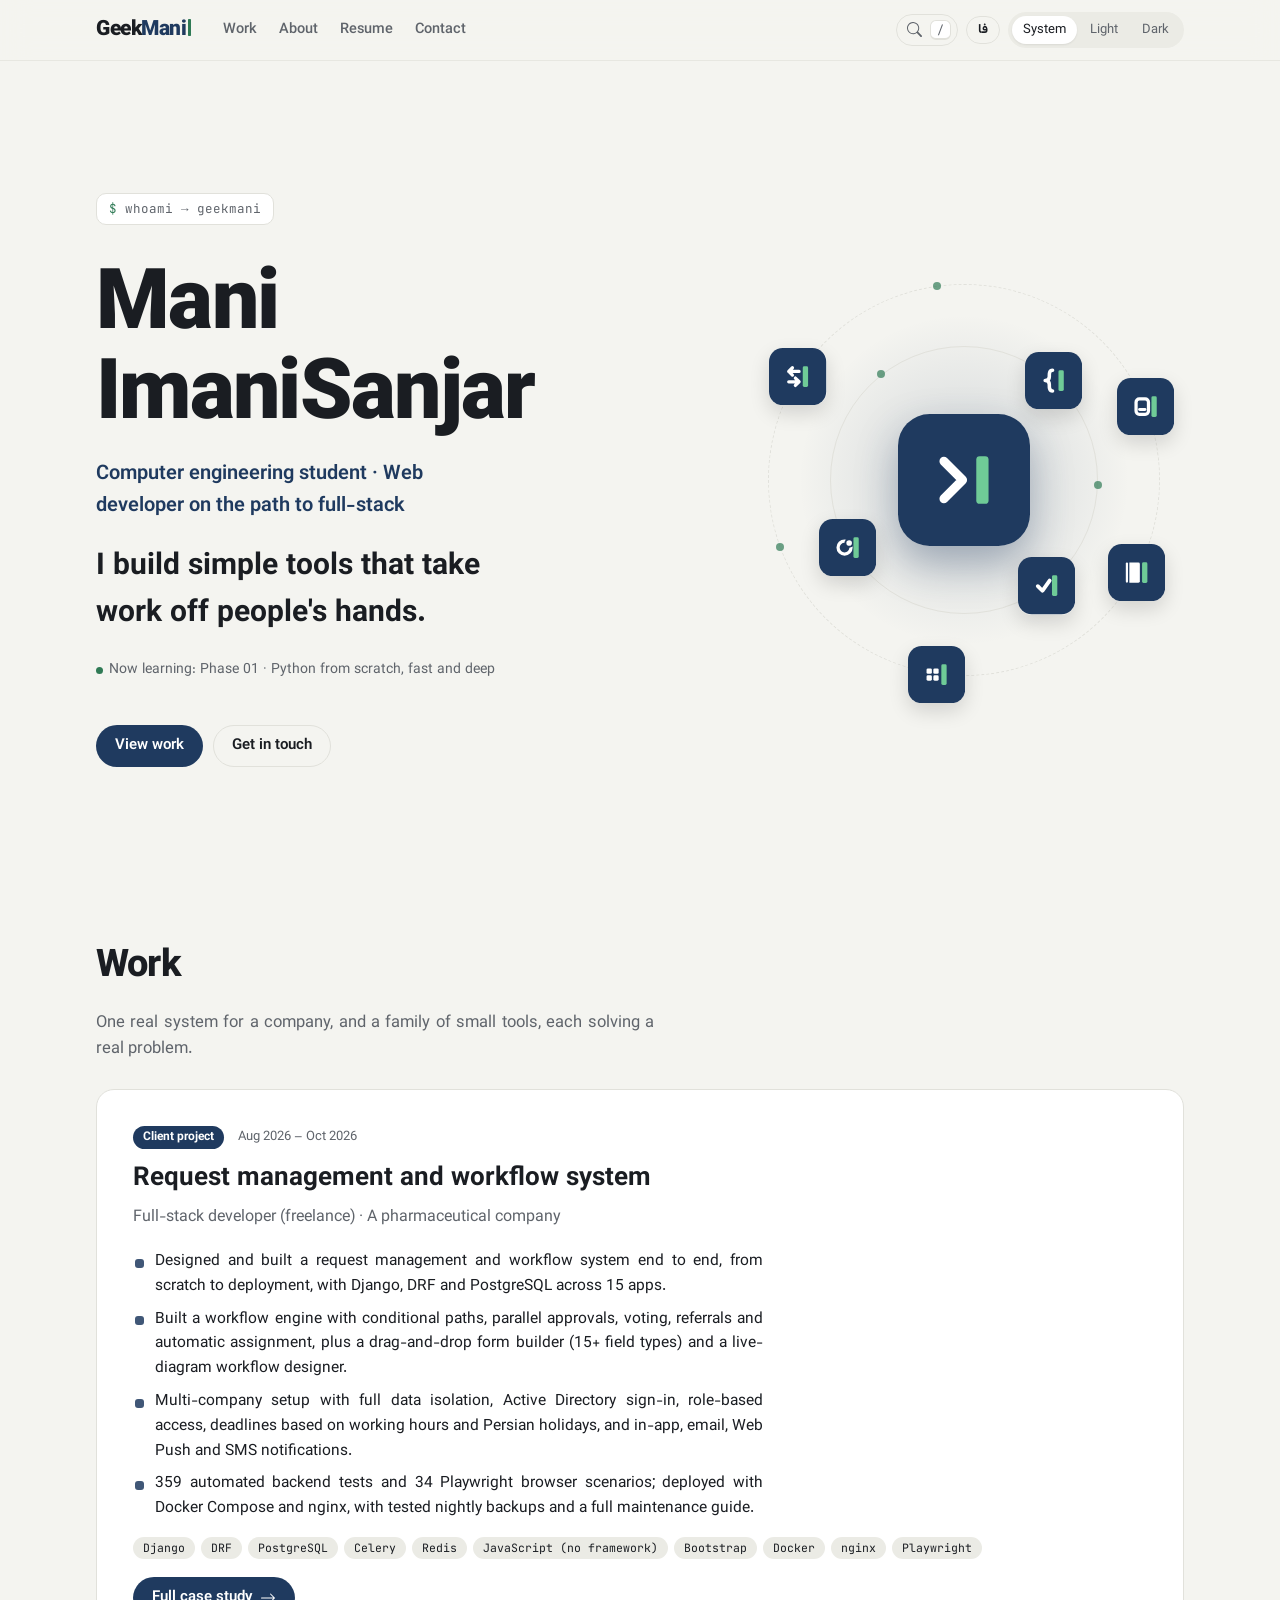
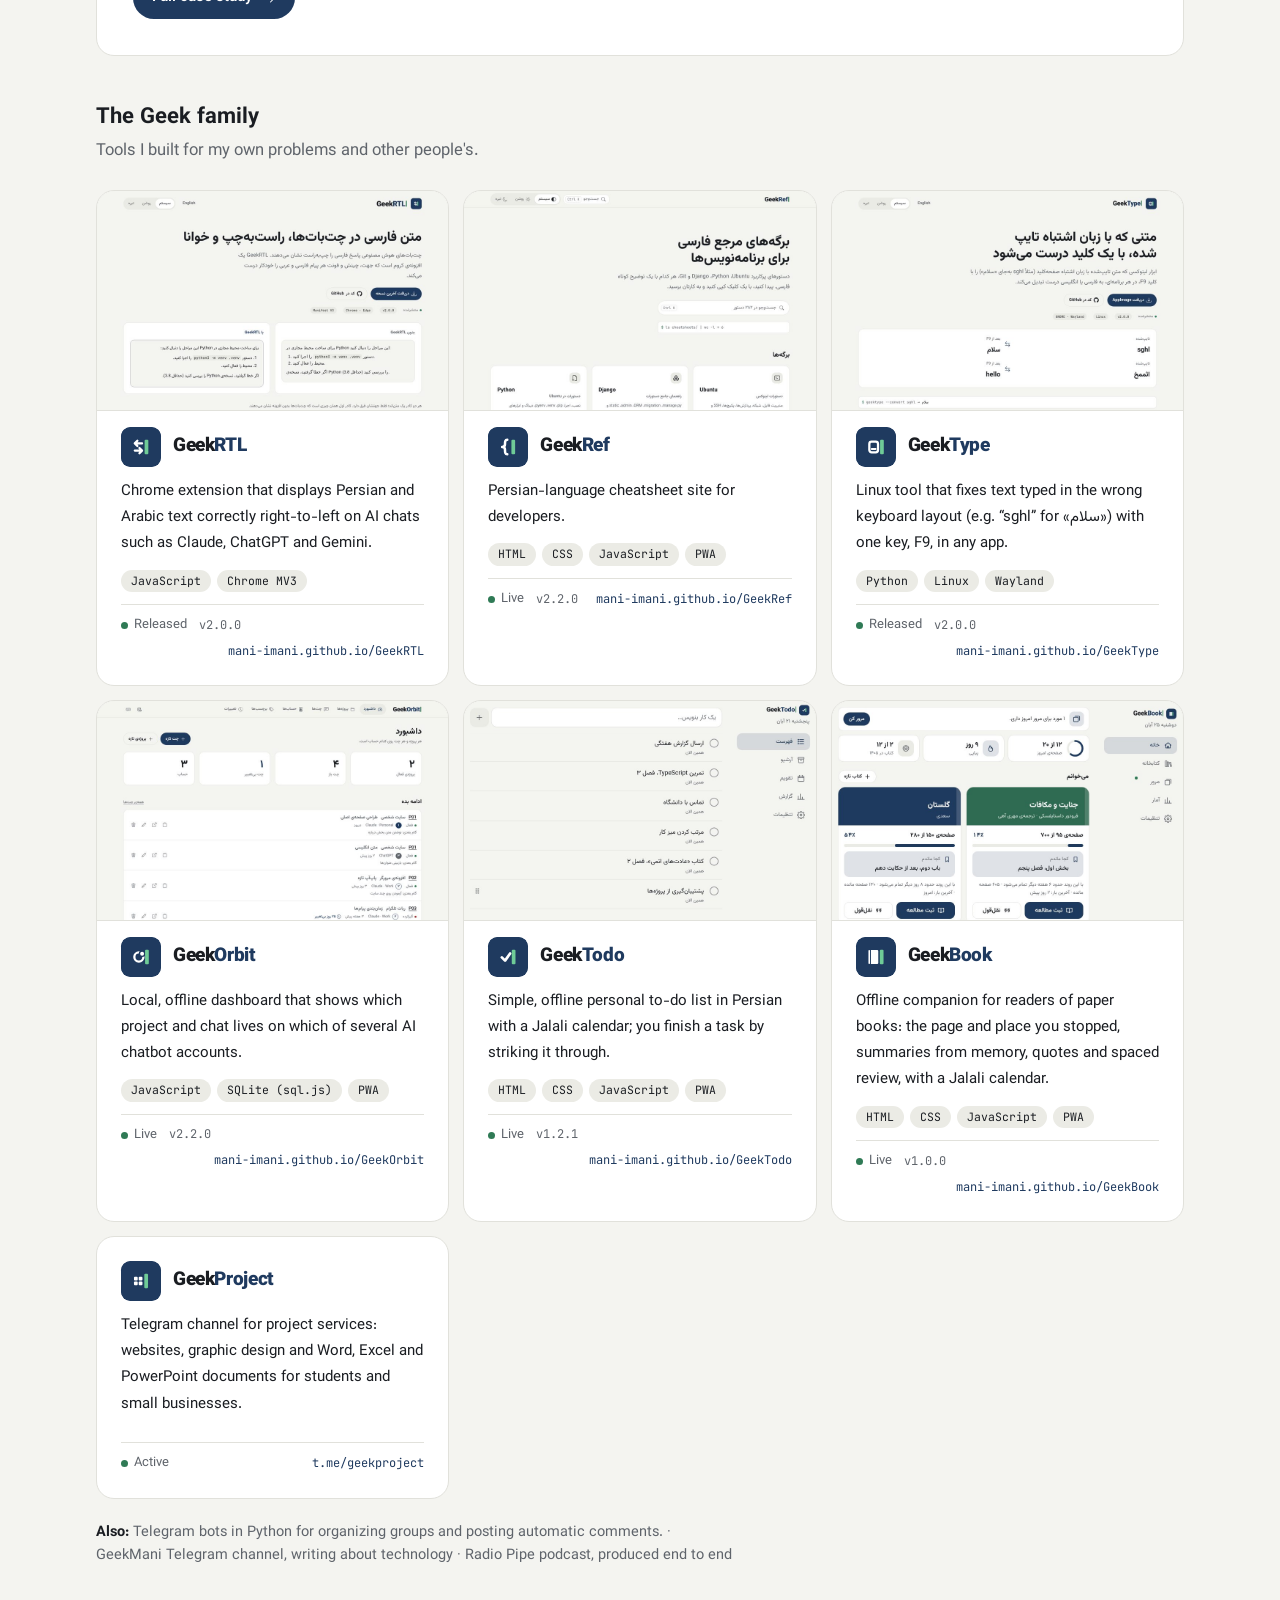
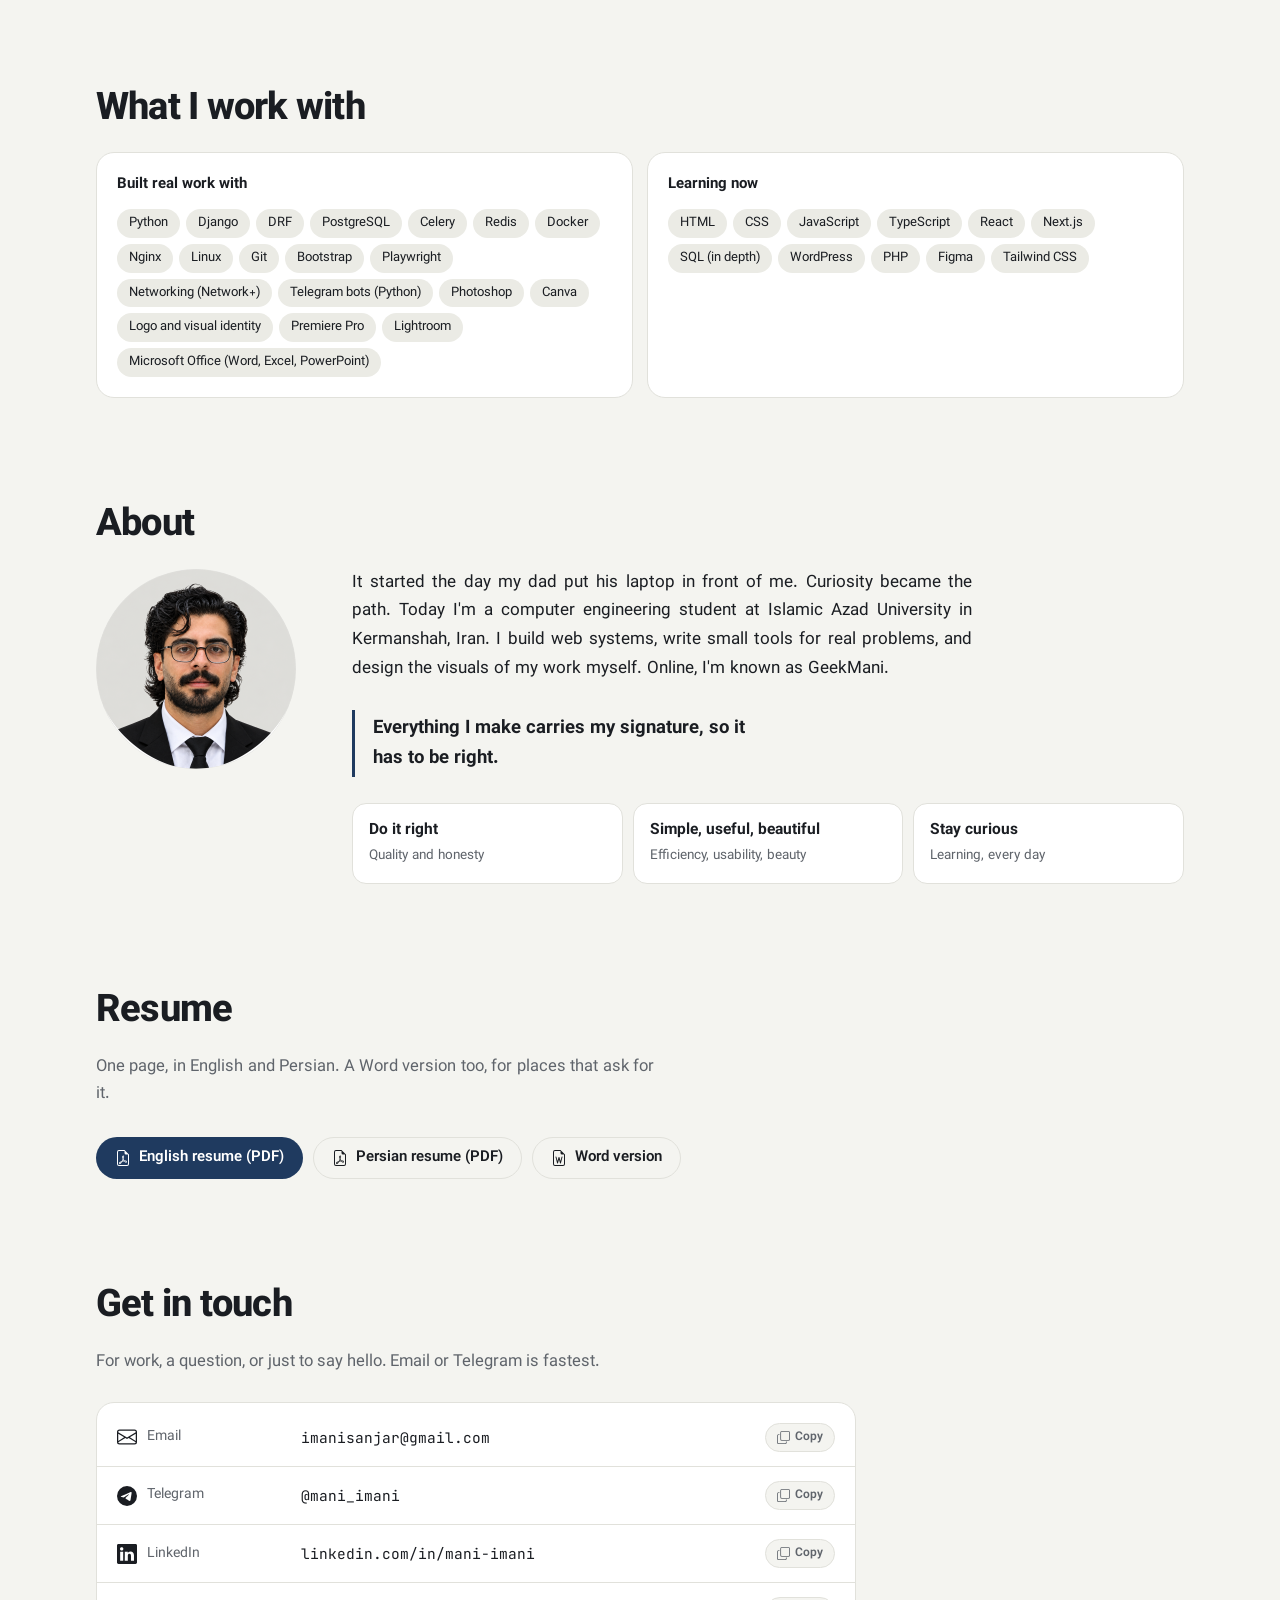
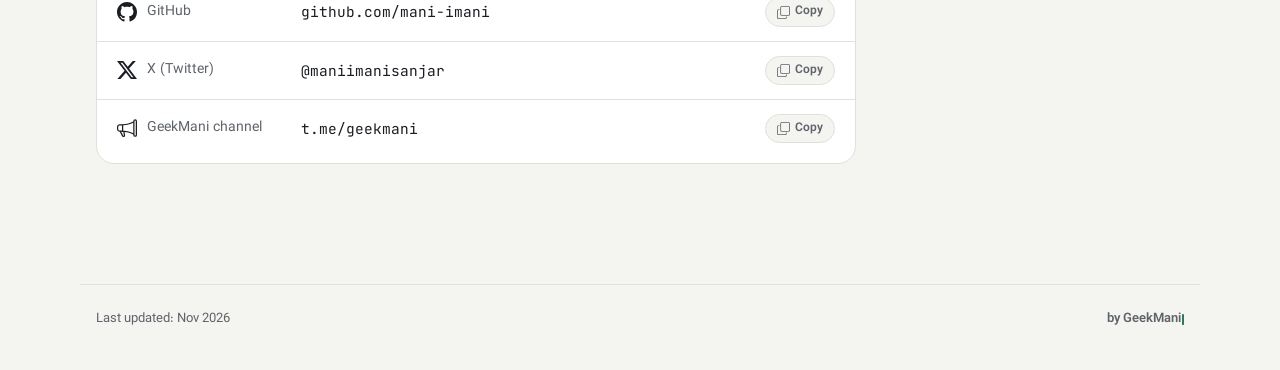
==== commit 29b7a6ad: "Add files via upload" ====
--- a/en/index.html
+++ b/en/index.html
@@ -9,6 +9,7 @@
 </span><span class="orb-i" style="left:23.59%;top:65.25%;--d:-3.9s" title="GeekOrbit"><svg xmlns="http://www.w3.org/2000/svg" viewBox="0 0 24 24"><rect width="24" height="24" rx="5.76" fill="#1F3A5F"/><g transform="translate(12 12) scale(0.62) translate(-10.050 -12.000)"><circle cx="8" cy="12" r="4.4" fill="none" stroke="#FFFFFF" stroke-width="2.20" stroke-linecap="round" stroke-linejoin="round"/><circle cx="11.11" cy="8.89" r="3.2" fill="#1F3A5F"/><circle cx="11.11" cy="8.89" r="1.9" fill="#FFFFFF"/><rect x="14" y="5" width="3.6" height="14" rx="1" fill="#6FCB97"/></g></svg>
 </span><span class="orb-i" style="left:68.78%;top:74.03%;--d:-5.2s" title="GeekTodo"><svg xmlns="http://www.w3.org/2000/svg" viewBox="0 0 24 24"><rect width="24" height="24" rx="5.76" fill="#1F3A5F"/><g transform="translate(12 12) scale(0.62) translate(-10.350 -12.000)"><path d="M4.4 12.4 7.5 15.5 12.4 8.6" fill="none" stroke="#FFFFFF" stroke-width="2.60" stroke-linecap="round" stroke-linejoin="round"/><rect x="14" y="5" width="3.6" height="14" rx="1" fill="#6FCB97"/></g></svg>
 </span><span class="orb-i" style="left:43.81%;top:94.07%;--d:-6.5s" title="GeekProject"><svg xmlns="http://www.w3.org/2000/svg" viewBox="0 0 24 24"><rect width="24" height="24" rx="5.76" fill="#1F3A5F"/><g transform="translate(12 12) scale(0.62) translate(-10.800 -12.000)"><rect x="4" y="7.9" width="3.6" height="3.6" rx="0.9" fill="#FFFFFF"/><rect x="8.6" y="7.9" width="3.6" height="3.6" rx="0.9" fill="#FFFFFF"/><rect x="4" y="12.5" width="3.6" height="3.6" rx="0.9" fill="#FFFFFF"/><rect x="8.6" y="12.5" width="3.6" height="3.6" rx="0.9" fill="#FFFFFF"/><rect x="14" y="5" width="3.6" height="14" rx="1" fill="#6FCB97"/></g></svg>
+</span><span class="orb-i" style="left:89.29%;top:70.89%;--d:-7.8s" title="GeekBook"><svg xmlns="http://www.w3.org/2000/svg" viewBox="0 0 24 24"><rect width="24" height="24" rx="5.76" fill="#1F3A5F"/><g transform="translate(12 12) scale(0.62) translate(-10.300 -12.000)"><path d="M5.4 5.2h6.1a1 1 0 0 1 1 1v11.6a1 1 0 0 1-1 1H5.4z" fill="#FFFFFF"/><rect x="3.0" y="5.2" width="1.5" height="13.6" rx="0.7" fill="#FFFFFF"/><rect x="14" y="5" width="3.6" height="14" rx="1" fill="#6FCB97"/></g></svg>
 </span></div></section><section class="sec gm-page" id="work"><h2>Work</h2><p class="lead gm-justify">One real system for a company, and a family of small tools, each solving a real problem.</p><article class="feat gm-card"><div class="feat-k"><span class="tag">Client project</span><span class="gm-muted">Aug 2026 – Oct 2026</span></div><h3>Request management and workflow system</h3><p class="gm-muted">Full-stack developer (freelance) · A pharmaceutical company</p><ul class="ticks gm-justify"><li>Designed and built a request management and workflow system end to end, from scratch to deployment, with Django, DRF and PostgreSQL across 15 apps.</li><li>Built a workflow engine with conditional paths, parallel approvals, voting, referrals and automatic assignment, plus a drag-and-drop form builder (15+ field types) and a live-diagram workflow designer.</li><li>Multi-company setup with full data isolation, Active Directory sign-in, role-based access, deadlines based on working hours and Persian holidays, and in-app, email, Web Push and SMS notifications.</li><li>359 automated backend tests and 34 Playwright browser scenarios; deployed with Docker Compose and nginx, with tested nightly backups and a full maintenance guide.</li></ul><div class="chips"><span class="gm-chip">Django</span><span class="gm-chip">DRF</span><span class="gm-chip">PostgreSQL</span><span class="gm-chip">Celery</span><span class="gm-chip">Redis</span><span class="gm-chip">JavaScript (no framework)</span><span class="gm-chip">Bootstrap</span><span class="gm-chip">Docker</span><span class="gm-chip">nginx</span><span class="gm-chip">Playwright</span></div><div class="feat-f"><a class="gm-btn gm-btn--primary" href="../en/projects/request-system/"><span>Full case study</span><svg class="bi" aria-hidden="true" focusable="false" xmlns="http://www.w3.org/2000/svg" fill="currentColor" viewBox="0 0 16 16">
   <path fill-rule="evenodd" d="M1 8a.5.5 0 0 1 .5-.5h11.793l-3.147-3.146a.5.5 0 0 1 .708-.708l4 4a.5.5 0 0 1 0 .708l-4 4a.5.5 0 0 1-.708-.708L13.293 8.5H1.5A.5.5 0 0 1 1 8"/>
 </svg></a></div></article><h3 class="sub">The Geek family</h3><p class="lead gm-justify">Tools I built for my own problems and other people&#x27;s.</p><div class="grid"><article class="prod gm-card gm-card--lift"><div class="prod-shot has-dark"><img class="shot-light" src="../img/products/geekrtl-card-light.jpg" alt="GeekRTL" width="960" height="600" loading="lazy" decoding="async"><img class="shot-dark" src="../img/products/geekrtl-card-dark.jpg" alt="" width="960" height="600" loading="lazy" decoding="async"></div><div class="prod-h"><span class="gm-mark" style="--gm-mark-size:40px"><svg xmlns="http://www.w3.org/2000/svg" viewBox="0 0 24 24"><rect width="24" height="24" rx="5.76" fill="#1F3A5F"/><g transform="translate(12 12) scale(0.62) translate(-10.500 -12.000)"><path d="M11.5 8.5H4.5M7 6l-2.5 2.5L7 11" fill="none" stroke="#FFFFFF" stroke-width="2.20" stroke-linecap="round" stroke-linejoin="round"/><path d="M4.5 15.5h7M9 13l2.5 2.5L9 18" fill="none" stroke="#FFFFFF" stroke-width="2.20" stroke-linecap="round" stroke-linejoin="round"/><rect x="14" y="5" width="3.6" height="14" rx="1" fill="#6FCB97"/></g></svg>
@@ -16,7 +17,8 @@
 </span><h4 dir="ltr">Geek<b>Ref</b></h4></div><p>Persian-language cheatsheet site for developers.</p><div class="chips"><span class="gm-chip">HTML</span><span class="gm-chip">CSS</span><span class="gm-chip">JavaScript</span><span class="gm-chip">PWA</span></div><div class="prod-f"><span class="gm-status">Live</span><span class="ver" dir="ltr">v2.2.0</span><a class="more" href="https://mani-imani.github.io/GeekRef/" target="_blank" rel="noopener" dir="ltr">mani-imani.github.io/GeekRef</a></div></article><article class="prod gm-card gm-card--lift"><div class="prod-shot has-dark"><img class="shot-light" src="../img/products/geektype-card-light.jpg" alt="GeekType" width="960" height="600" loading="lazy" decoding="async"><img class="shot-dark" src="../img/products/geektype-card-dark.jpg" alt="" width="960" height="600" loading="lazy" decoding="async"></div><div class="prod-h"><span class="gm-mark" style="--gm-mark-size:40px"><svg xmlns="http://www.w3.org/2000/svg" viewBox="0 0 24 24"><rect width="24" height="24" rx="5.76" fill="#1F3A5F"/><g transform="translate(12 12) scale(0.62) translate(-10.050 -12.000)"><rect x="3.6" y="6.8" width="8.4" height="10.4" rx="2.2" fill="none" stroke="#FFFFFF" stroke-width="2.20" stroke-linecap="round" stroke-linejoin="round"/><path d="M6 14h3.6" fill="none" stroke="#FFFFFF" stroke-width="2.00" stroke-linecap="round" stroke-linejoin="round"/><rect x="14" y="5" width="3.6" height="14" rx="1" fill="#6FCB97"/></g></svg>
 </span><h4 dir="ltr">Geek<b>Type</b></h4></div><p>Linux tool that fixes text typed in the wrong keyboard layout (e.g. “sghl” for «سلام») with one key, F9, in any app.</p><div class="chips"><span class="gm-chip">Python</span><span class="gm-chip">Linux</span><span class="gm-chip">Wayland</span></div><div class="prod-f"><span class="gm-status">Released</span><span class="ver" dir="ltr">v2.0.0</span><a class="more" href="https://mani-imani.github.io/GeekType/" target="_blank" rel="noopener" dir="ltr">mani-imani.github.io/GeekType</a></div></article><article class="prod gm-card gm-card--lift"><div class="prod-shot has-dark"><img class="shot-light" src="../img/products/geekorbit-card-light.jpg" alt="GeekOrbit" width="960" height="600" loading="lazy" decoding="async"><img class="shot-dark" src="../img/products/geekorbit-card-dark.jpg" alt="" width="960" height="600" loading="lazy" decoding="async"></div><div class="prod-h"><span class="gm-mark" style="--gm-mark-size:40px"><svg xmlns="http://www.w3.org/2000/svg" viewBox="0 0 24 24"><rect width="24" height="24" rx="5.76" fill="#1F3A5F"/><g transform="translate(12 12) scale(0.62) translate(-10.050 -12.000)"><circle cx="8" cy="12" r="4.4" fill="none" stroke="#FFFFFF" stroke-width="2.20" stroke-linecap="round" stroke-linejoin="round"/><circle cx="11.11" cy="8.89" r="3.2" fill="#1F3A5F"/><circle cx="11.11" cy="8.89" r="1.9" fill="#FFFFFF"/><rect x="14" y="5" width="3.6" height="14" rx="1" fill="#6FCB97"/></g></svg>
 </span><h4 dir="ltr">Geek<b>Orbit</b></h4></div><p>Local, offline dashboard that shows which project and chat lives on which of several AI chatbot accounts.</p><div class="chips"><span class="gm-chip">JavaScript</span><span class="gm-chip">SQLite (sql.js)</span><span class="gm-chip">PWA</span></div><div class="prod-f"><span class="gm-status">Live</span><span class="ver" dir="ltr">v2.2.0</span><a class="more" href="https://mani-imani.github.io/GeekOrbit/" target="_blank" rel="noopener" dir="ltr">mani-imani.github.io/GeekOrbit</a></div></article><article class="prod gm-card gm-card--lift"><div class="prod-shot has-dark"><img class="shot-light" src="../img/products/geektodo-card-light.jpg" alt="GeekTodo" width="960" height="600" loading="lazy" decoding="async"><img class="shot-dark" src="../img/products/geektodo-card-dark.jpg" alt="" width="960" height="600" loading="lazy" decoding="async"></div><div class="prod-h"><span class="gm-mark" style="--gm-mark-size:40px"><svg xmlns="http://www.w3.org/2000/svg" viewBox="0 0 24 24"><rect width="24" height="24" rx="5.76" fill="#1F3A5F"/><g transform="translate(12 12) scale(0.62) translate(-10.350 -12.000)"><path d="M4.4 12.4 7.5 15.5 12.4 8.6" fill="none" stroke="#FFFFFF" stroke-width="2.60" stroke-linecap="round" stroke-linejoin="round"/><rect x="14" y="5" width="3.6" height="14" rx="1" fill="#6FCB97"/></g></svg>
-</span><h4 dir="ltr">Geek<b>Todo</b></h4></div><p>Simple, offline personal to-do list in Persian with a Jalali calendar; you finish a task by striking it through.</p><div class="chips"><span class="gm-chip">HTML</span><span class="gm-chip">CSS</span><span class="gm-chip">JavaScript</span><span class="gm-chip">PWA</span></div><div class="prod-f"><span class="gm-status">Live</span><span class="ver" dir="ltr">v1.2.1</span><a class="more" href="https://mani-imani.github.io/GeekTodo/" target="_blank" rel="noopener" dir="ltr">mani-imani.github.io/GeekTodo</a></div></article><article class="prod gm-card gm-card--lift"><div class="prod-h"><span class="gm-mark" style="--gm-mark-size:40px"><svg xmlns="http://www.w3.org/2000/svg" viewBox="0 0 24 24"><rect width="24" height="24" rx="5.76" fill="#1F3A5F"/><g transform="translate(12 12) scale(0.62) translate(-10.800 -12.000)"><rect x="4" y="7.9" width="3.6" height="3.6" rx="0.9" fill="#FFFFFF"/><rect x="8.6" y="7.9" width="3.6" height="3.6" rx="0.9" fill="#FFFFFF"/><rect x="4" y="12.5" width="3.6" height="3.6" rx="0.9" fill="#FFFFFF"/><rect x="8.6" y="12.5" width="3.6" height="3.6" rx="0.9" fill="#FFFFFF"/><rect x="14" y="5" width="3.6" height="14" rx="1" fill="#6FCB97"/></g></svg>
+</span><h4 dir="ltr">Geek<b>Todo</b></h4></div><p>Simple, offline personal to-do list in Persian with a Jalali calendar; you finish a task by striking it through.</p><div class="chips"><span class="gm-chip">HTML</span><span class="gm-chip">CSS</span><span class="gm-chip">JavaScript</span><span class="gm-chip">PWA</span></div><div class="prod-f"><span class="gm-status">Live</span><span class="ver" dir="ltr">v1.2.1</span><a class="more" href="https://mani-imani.github.io/GeekTodo/" target="_blank" rel="noopener" dir="ltr">mani-imani.github.io/GeekTodo</a></div></article><article class="prod gm-card gm-card--lift"><div class="prod-shot has-dark"><img class="shot-light" src="../img/products/geekbook-card-light.jpg" alt="GeekBook" width="960" height="600" loading="lazy" decoding="async"><img class="shot-dark" src="../img/products/geekbook-card-dark.jpg" alt="" width="960" height="600" loading="lazy" decoding="async"></div><div class="prod-h"><span class="gm-mark" style="--gm-mark-size:40px"><svg xmlns="http://www.w3.org/2000/svg" viewBox="0 0 24 24"><rect width="24" height="24" rx="5.76" fill="#1F3A5F"/><g transform="translate(12 12) scale(0.62) translate(-10.300 -12.000)"><path d="M5.4 5.2h6.1a1 1 0 0 1 1 1v11.6a1 1 0 0 1-1 1H5.4z" fill="#FFFFFF"/><rect x="3.0" y="5.2" width="1.5" height="13.6" rx="0.7" fill="#FFFFFF"/><rect x="14" y="5" width="3.6" height="14" rx="1" fill="#6FCB97"/></g></svg>
+</span><h4 dir="ltr">Geek<b>Book</b></h4></div><p>Offline companion for readers of paper books: the page and place you stopped, summaries from memory, quotes and spaced review, with a Jalali calendar.</p><div class="chips"><span class="gm-chip">HTML</span><span class="gm-chip">CSS</span><span class="gm-chip">JavaScript</span><span class="gm-chip">PWA</span></div><div class="prod-f"><span class="gm-status">Live</span><span class="ver" dir="ltr">v1.0.0</span><a class="more" href="https://mani-imani.github.io/GeekBook/" target="_blank" rel="noopener" dir="ltr">mani-imani.github.io/GeekBook</a></div></article><article class="prod gm-card gm-card--lift"><div class="prod-h"><span class="gm-mark" style="--gm-mark-size:40px"><svg xmlns="http://www.w3.org/2000/svg" viewBox="0 0 24 24"><rect width="24" height="24" rx="5.76" fill="#1F3A5F"/><g transform="translate(12 12) scale(0.62) translate(-10.800 -12.000)"><rect x="4" y="7.9" width="3.6" height="3.6" rx="0.9" fill="#FFFFFF"/><rect x="8.6" y="7.9" width="3.6" height="3.6" rx="0.9" fill="#FFFFFF"/><rect x="4" y="12.5" width="3.6" height="3.6" rx="0.9" fill="#FFFFFF"/><rect x="8.6" y="12.5" width="3.6" height="3.6" rx="0.9" fill="#FFFFFF"/><rect x="14" y="5" width="3.6" height="14" rx="1" fill="#6FCB97"/></g></svg>
 </span><h4 dir="ltr">Geek<b>Project</b></h4></div><p>Telegram channel for project services: websites, graphic design and Word, Excel and PowerPoint documents for students and small businesses.</p><div class="chips"></div><div class="prod-f"><span class="gm-status">Active</span><a class="more" href="https://t.me/geekproject" target="_blank" rel="noopener" dir="ltr">t.me/geekproject</a></div></article></div><p class="also"><b>Also:</b> Telegram bots in Python for organizing groups and posting automatic comments. · GeekMani Telegram channel, writing about technology · Radio Pipe podcast, produced end to end</p></section><section class="sec gm-page" id="tools"><h2>What I work with</h2><div class="tools2"><div><h4>Built real work with</h4><div class="chips"><span class="gm-chip">Python</span><span class="gm-chip">Django</span><span class="gm-chip">DRF</span><span class="gm-chip">PostgreSQL</span><span class="gm-chip">Celery</span><span class="gm-chip">Redis</span><span class="gm-chip">Docker</span><span class="gm-chip">Nginx</span><span class="gm-chip">Linux</span><span class="gm-chip">Git</span><span class="gm-chip">Bootstrap</span><span class="gm-chip">Playwright</span><span class="gm-chip">Networking (Network+)</span><span class="gm-chip">Telegram bots (Python)</span><span class="gm-chip">Photoshop</span><span class="gm-chip">Canva</span><span class="gm-chip">Logo and visual identity</span><span class="gm-chip">Premiere Pro</span><span class="gm-chip">Lightroom</span><span class="gm-chip">Microsoft Office (Word, Excel, PowerPoint)</span></div></div><div><h4>Learning now</h4><div class="chips"><span class="gm-chip">HTML</span><span class="gm-chip">CSS</span><span class="gm-chip">JavaScript</span><span class="gm-chip">TypeScript</span><span class="gm-chip">React</span><span class="gm-chip">Next.js</span><span class="gm-chip">SQL (in depth)</span><span class="gm-chip">WordPress</span><span class="gm-chip">PHP</span><span class="gm-chip">Figma</span><span class="gm-chip">Tailwind CSS</span></div></div></div></section><section class="sec gm-page" id="about"><h2>About</h2><div class="about"><img class="portrait" src="../img/mani-imanisanjar-portrait-gray-circle-800.png" alt="Mani ImaniSanjar" width="200" height="200" loading="lazy"><div><p class="story gm-justify">It started the day my dad put his laptop in front of me. Curiosity became the path. Today I&#x27;m a computer engineering student at Islamic Azad University in Kermanshah, Iran. I build web systems, write small tools for real problems, and design the visuals of my work myself. Online, I&#x27;m known as GeekMani.</p><blockquote class="sig">Everything I make carries my signature, so it has to be right.</blockquote><div class="pils"><div class="pil"><b>Do it right</b><span>Quality and honesty</span></div><div class="pil"><b>Simple, useful, beautiful</b><span>Efficiency, usability, beauty</span></div><div class="pil"><b>Stay curious</b><span>Learning, every day</span></div></div></div></div></section><section class="sec gm-page" id="resume"><h2>Resume</h2><p class="lead gm-justify">One page, in English and Persian. A Word version too, for places that ask for it.</p><div class="cta"><a class="gm-btn gm-btn--primary" href="../resume/mani-imanisanjar-resume-en.pdf" download><svg class="bi" aria-hidden="true" focusable="false" xmlns="http://www.w3.org/2000/svg" fill="currentColor" viewBox="0 0 16 16">
   <path d="M14 14V4.5L9.5 0H4a2 2 0 0 0-2 2v12a2 2 0 0 0 2 2h8a2 2 0 0 0 2-2M9.5 3A1.5 1.5 0 0 0 11 4.5h2V14a1 1 0 0 1-1 1H4a1 1 0 0 1-1-1V2a1 1 0 0 1 1-1h5.5z"/>
   <path d="M4.603 14.087a.8.8 0 0 1-.438-.42c-.195-.388-.13-.776.08-1.102.198-.307.526-.568.897-.787a7.7 7.7 0 0 1 1.482-.645 20 20 0 0 0 1.062-2.227 7.3 7.3 0 0 1-.43-1.295c-.086-.4-.119-.796-.046-1.136.075-.354.274-.672.65-.823.192-.077.4-.12.602-.077a.7.7 0 0 1 .477.365c.088.164.12.356.127.538.007.188-.012.396-.047.614-.084.51-.27 1.134-.52 1.794a11 11 0 0 0 .98 1.686 5.8 5.8 0 0 1 1.334.05c.364.066.734.195.96.465.12.144.193.32.2.518.007.192-.047.382-.138.563a1.04 1.04 0 0 1-.354.416.86.86 0 0 1-.51.138c-.331-.014-.654-.196-.933-.417a5.7 5.7 0 0 1-.911-.95 11.7 11.7 0 0 0-1.997.406 11.3 11.3 0 0 1-1.02 1.51c-.292.35-.609.656-.927.787a.8.8 0 0 1-.58.029m1.379-1.901q-.25.115-.459.238c-.328.194-.541.383-.647.547-.094.145-.096.25-.04.361q.016.032.026.044l.035-.012c.137-.056.355-.235.635-.572a8 8 0 0 0 .45-.606m1.64-1.33a13 13 0 0 1 1.01-.193 12 12 0 0 1-.51-.858 21 21 0 0 1-.5 1.05zm2.446.45q.226.245.435.41c.24.19.407.253.498.256a.1.1 0 0 0 .07-.015.3.3 0 0 0 .094-.125.44.44 0 0 0 .059-.2.1.1 0 0 0-.026-.063c-.052-.062-.2-.152-.518-.209a4 4 0 0 0-.612-.053zM8.078 7.8a7 7 0 0 0 .2-.828q.046-.282.038-.465a.6.6 0 0 0-.032-.198.5.5 0 0 0-.145.04c-.087.035-.158.106-.196.283-.04.192-.03.469.046.822q.036.167.09.346z"/>
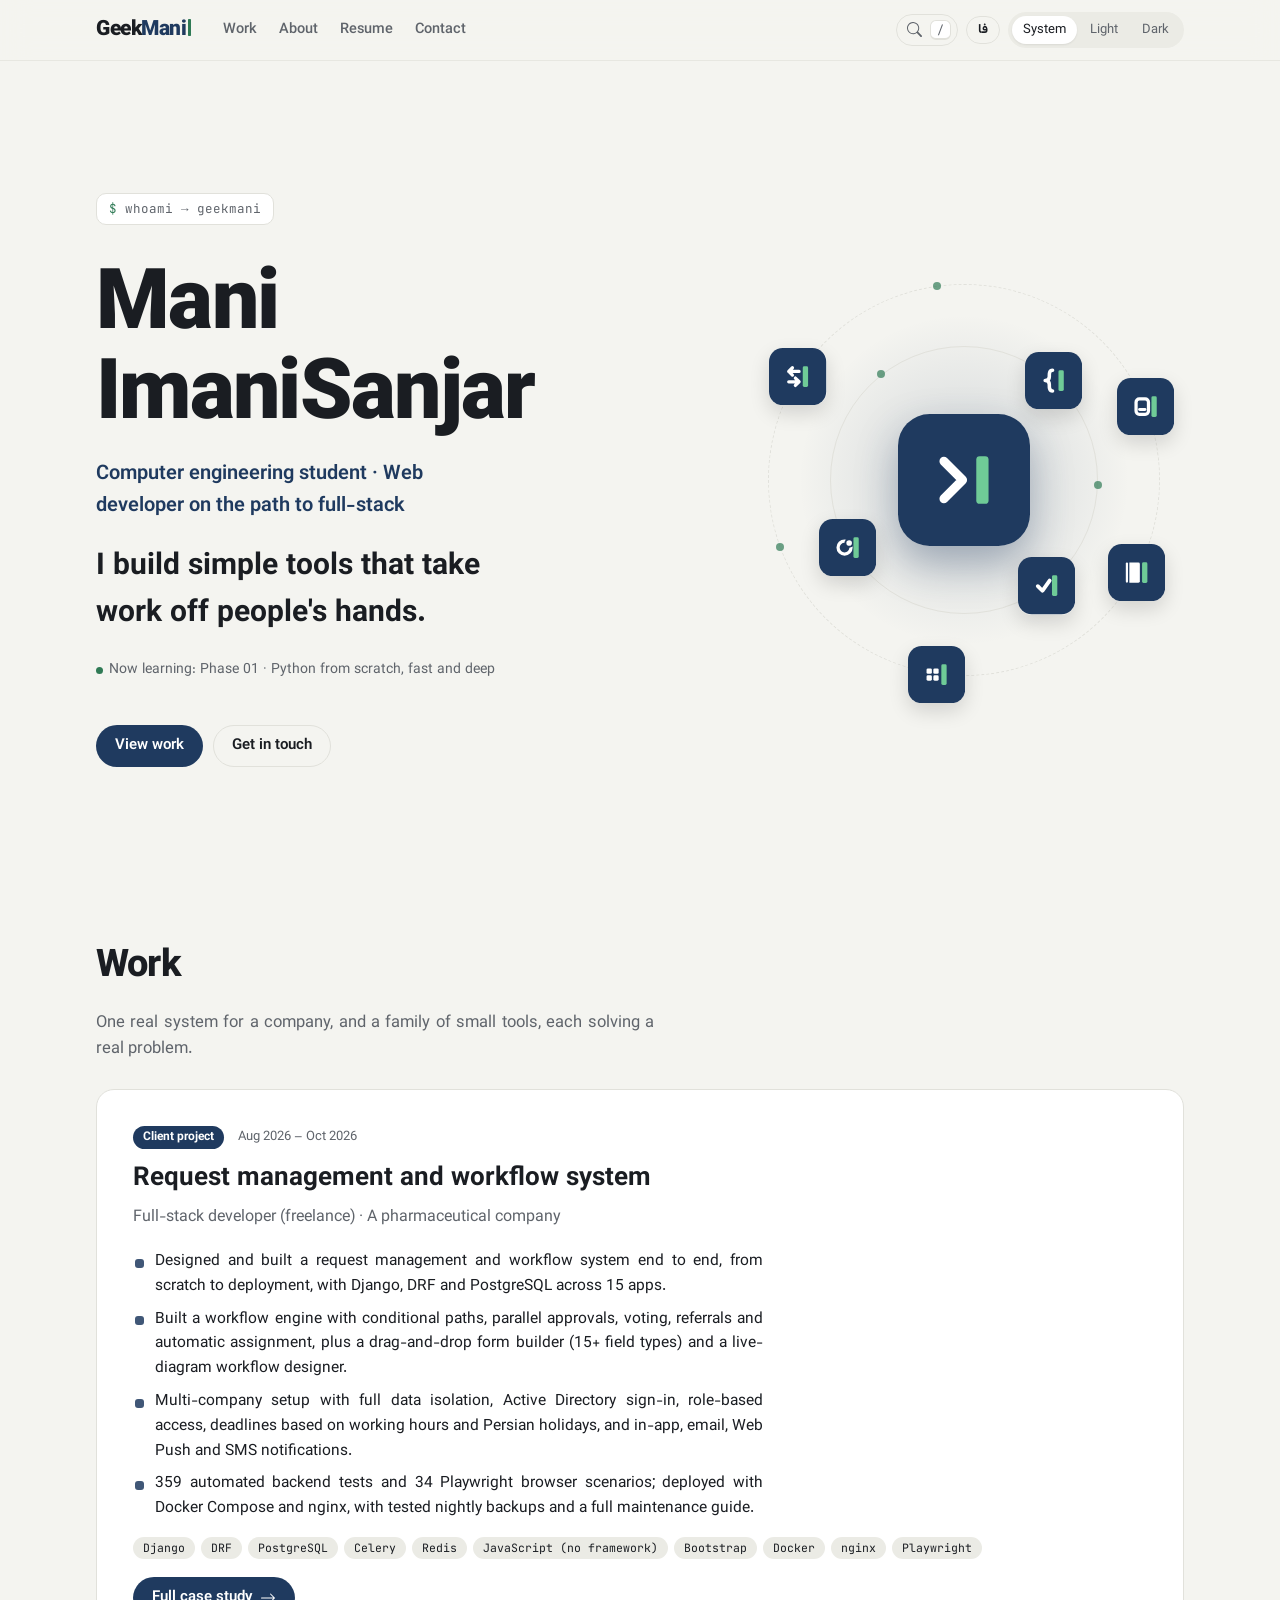
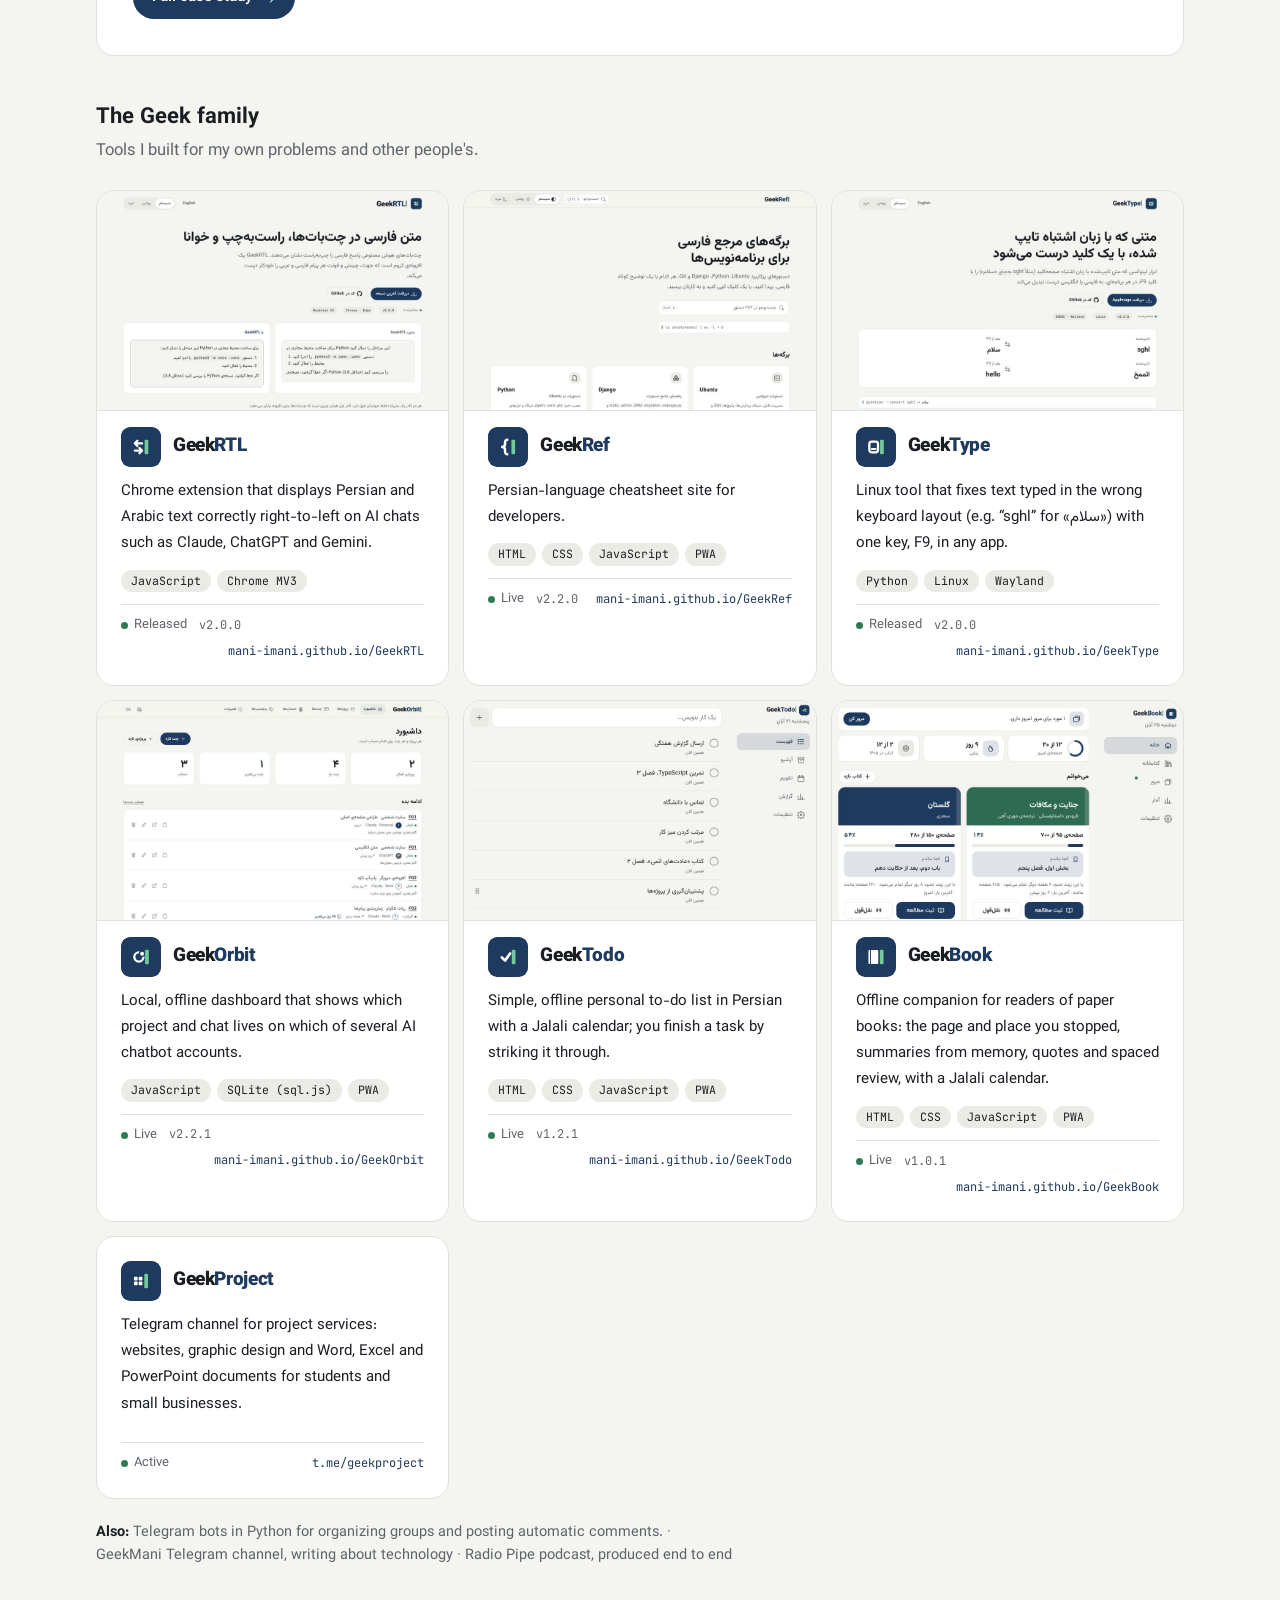
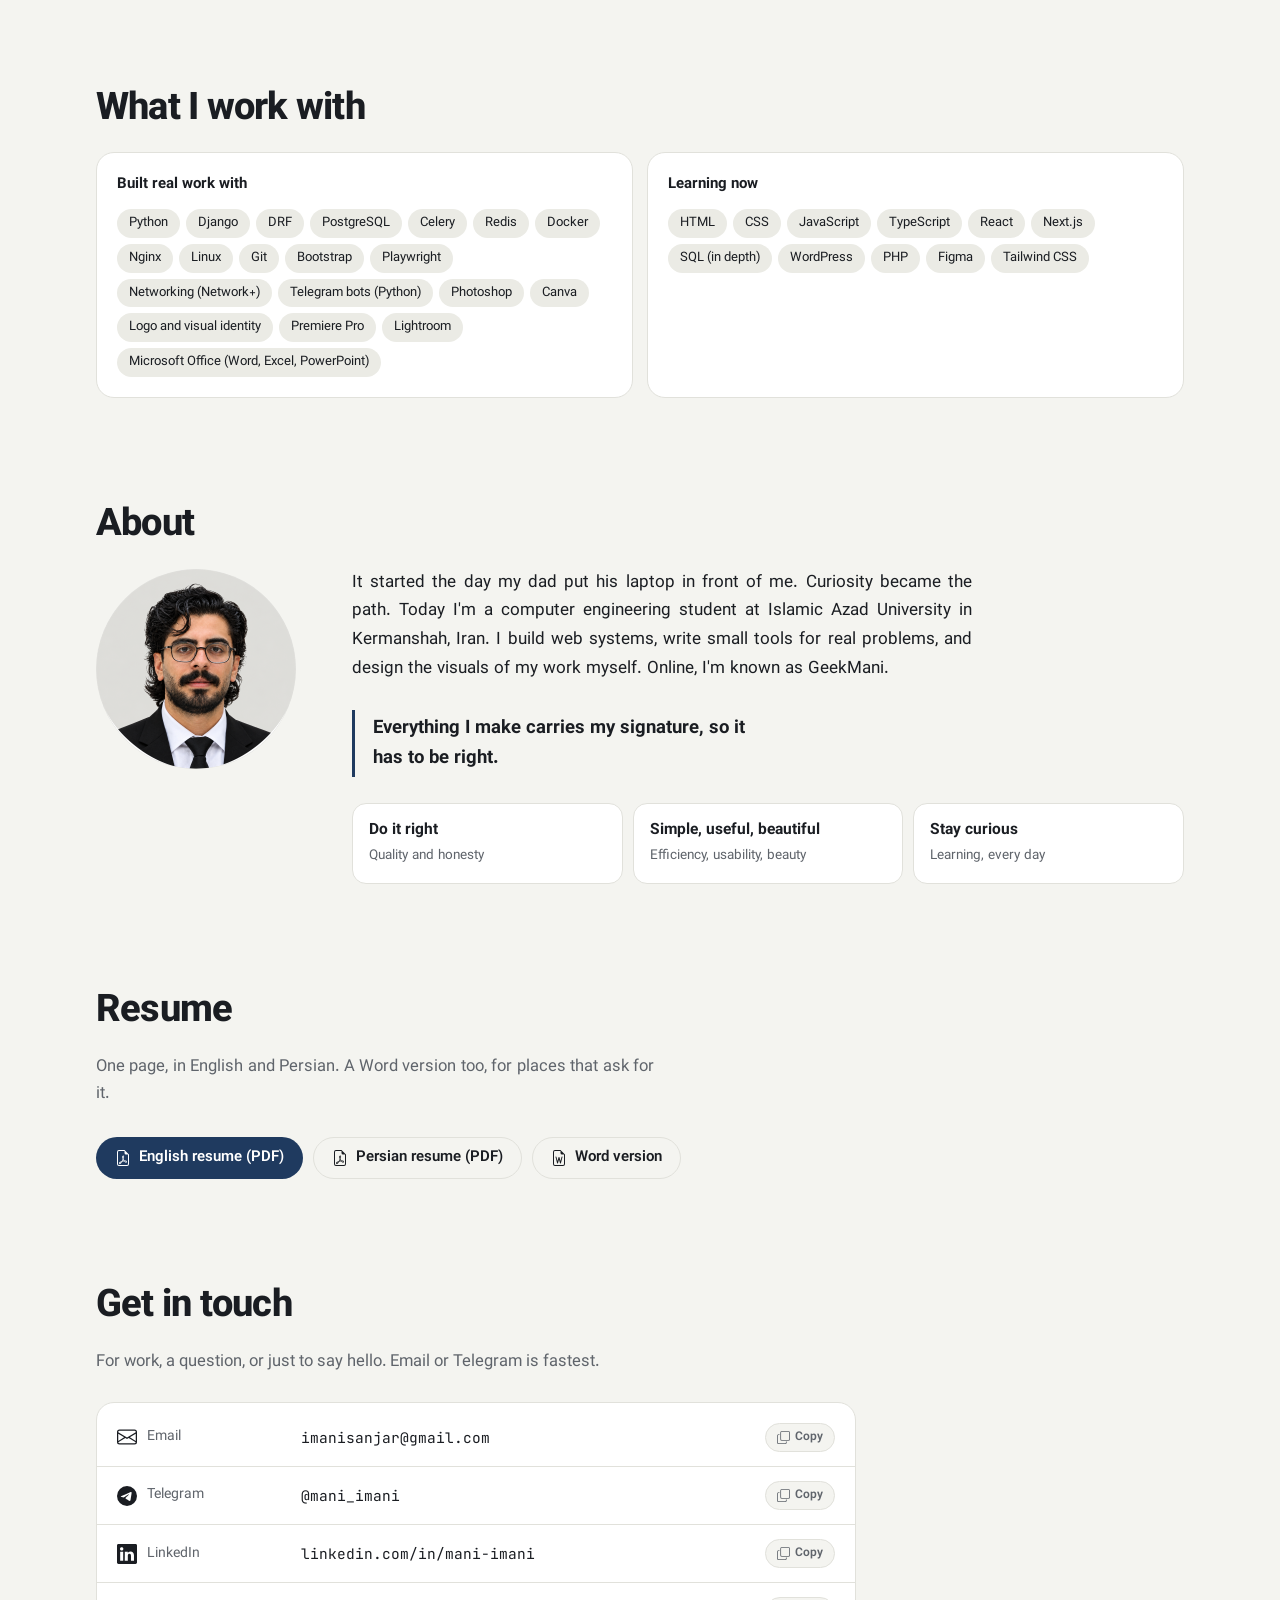
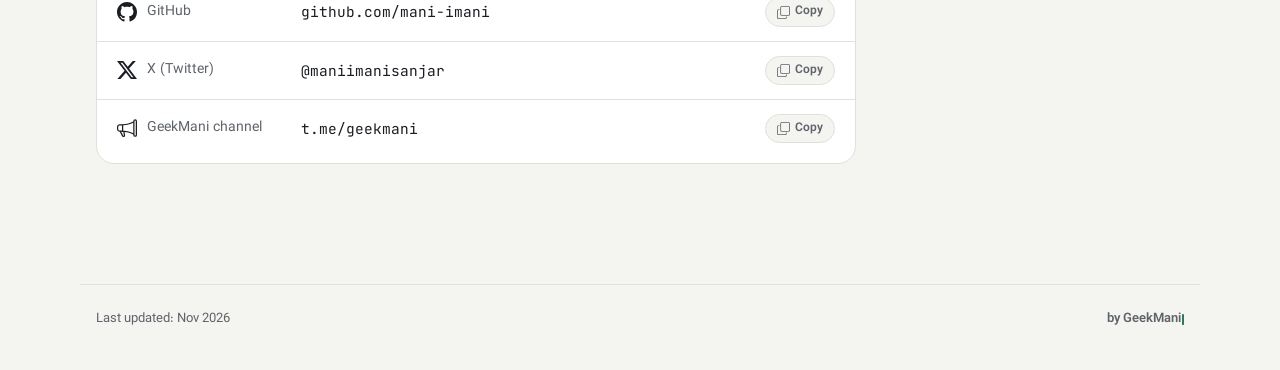
==== commit 0eb24957: "Add files via upload" ====
--- a/en/index.html
+++ b/en/index.html
@@ -16,9 +16,9 @@
 </span><h4 dir="ltr">Geek<b>RTL</b></h4></div><p>Chrome extension that displays Persian and Arabic text correctly right-to-left on AI chats such as Claude, ChatGPT and Gemini.</p><div class="chips"><span class="gm-chip">JavaScript</span><span class="gm-chip">Chrome MV3</span></div><div class="prod-f"><span class="gm-status">Released</span><span class="ver" dir="ltr">v2.0.0</span><a class="more" href="https://mani-imani.github.io/GeekRTL/" target="_blank" rel="noopener" dir="ltr">mani-imani.github.io/GeekRTL</a></div></article><article class="prod gm-card gm-card--lift"><div class="prod-shot has-dark"><img class="shot-light" src="../img/products/geekref-card-light.jpg" alt="GeekRef" width="960" height="600" loading="lazy" decoding="async"><img class="shot-dark" src="../img/products/geekref-card-dark.jpg" alt="" width="960" height="600" loading="lazy" decoding="async"></div><div class="prod-h"><span class="gm-mark" style="--gm-mark-size:40px"><svg xmlns="http://www.w3.org/2000/svg" viewBox="0 0 24 24"><rect width="24" height="24" rx="5.76" fill="#1F3A5F"/><g transform="translate(12 12) scale(0.62) translate(-10.700 -12.000)"><path d="M10 5C7.6 5 7.8 7.6 7.8 9.4 7.8 11 6.9 12 5 12c1.9 0 2.8 1 2.8 2.6 0 1.8-.2 4.4 2.2 4.4" fill="none" stroke="#FFFFFF" stroke-width="2.40" stroke-linecap="round" stroke-linejoin="round"/><rect x="14" y="5" width="3.6" height="14" rx="1" fill="#6FCB97"/></g></svg>
 </span><h4 dir="ltr">Geek<b>Ref</b></h4></div><p>Persian-language cheatsheet site for developers.</p><div class="chips"><span class="gm-chip">HTML</span><span class="gm-chip">CSS</span><span class="gm-chip">JavaScript</span><span class="gm-chip">PWA</span></div><div class="prod-f"><span class="gm-status">Live</span><span class="ver" dir="ltr">v2.2.0</span><a class="more" href="https://mani-imani.github.io/GeekRef/" target="_blank" rel="noopener" dir="ltr">mani-imani.github.io/GeekRef</a></div></article><article class="prod gm-card gm-card--lift"><div class="prod-shot has-dark"><img class="shot-light" src="../img/products/geektype-card-light.jpg" alt="GeekType" width="960" height="600" loading="lazy" decoding="async"><img class="shot-dark" src="../img/products/geektype-card-dark.jpg" alt="" width="960" height="600" loading="lazy" decoding="async"></div><div class="prod-h"><span class="gm-mark" style="--gm-mark-size:40px"><svg xmlns="http://www.w3.org/2000/svg" viewBox="0 0 24 24"><rect width="24" height="24" rx="5.76" fill="#1F3A5F"/><g transform="translate(12 12) scale(0.62) translate(-10.050 -12.000)"><rect x="3.6" y="6.8" width="8.4" height="10.4" rx="2.2" fill="none" stroke="#FFFFFF" stroke-width="2.20" stroke-linecap="round" stroke-linejoin="round"/><path d="M6 14h3.6" fill="none" stroke="#FFFFFF" stroke-width="2.00" stroke-linecap="round" stroke-linejoin="round"/><rect x="14" y="5" width="3.6" height="14" rx="1" fill="#6FCB97"/></g></svg>
 </span><h4 dir="ltr">Geek<b>Type</b></h4></div><p>Linux tool that fixes text typed in the wrong keyboard layout (e.g. “sghl” for «سلام») with one key, F9, in any app.</p><div class="chips"><span class="gm-chip">Python</span><span class="gm-chip">Linux</span><span class="gm-chip">Wayland</span></div><div class="prod-f"><span class="gm-status">Released</span><span class="ver" dir="ltr">v2.0.0</span><a class="more" href="https://mani-imani.github.io/GeekType/" target="_blank" rel="noopener" dir="ltr">mani-imani.github.io/GeekType</a></div></article><article class="prod gm-card gm-card--lift"><div class="prod-shot has-dark"><img class="shot-light" src="../img/products/geekorbit-card-light.jpg" alt="GeekOrbit" width="960" height="600" loading="lazy" decoding="async"><img class="shot-dark" src="../img/products/geekorbit-card-dark.jpg" alt="" width="960" height="600" loading="lazy" decoding="async"></div><div class="prod-h"><span class="gm-mark" style="--gm-mark-size:40px"><svg xmlns="http://www.w3.org/2000/svg" viewBox="0 0 24 24"><rect width="24" height="24" rx="5.76" fill="#1F3A5F"/><g transform="translate(12 12) scale(0.62) translate(-10.050 -12.000)"><circle cx="8" cy="12" r="4.4" fill="none" stroke="#FFFFFF" stroke-width="2.20" stroke-linecap="round" stroke-linejoin="round"/><circle cx="11.11" cy="8.89" r="3.2" fill="#1F3A5F"/><circle cx="11.11" cy="8.89" r="1.9" fill="#FFFFFF"/><rect x="14" y="5" width="3.6" height="14" rx="1" fill="#6FCB97"/></g></svg>
-</span><h4 dir="ltr">Geek<b>Orbit</b></h4></div><p>Local, offline dashboard that shows which project and chat lives on which of several AI chatbot accounts.</p><div class="chips"><span class="gm-chip">JavaScript</span><span class="gm-chip">SQLite (sql.js)</span><span class="gm-chip">PWA</span></div><div class="prod-f"><span class="gm-status">Live</span><span class="ver" dir="ltr">v2.2.0</span><a class="more" href="https://mani-imani.github.io/GeekOrbit/" target="_blank" rel="noopener" dir="ltr">mani-imani.github.io/GeekOrbit</a></div></article><article class="prod gm-card gm-card--lift"><div class="prod-shot has-dark"><img class="shot-light" src="../img/products/geektodo-card-light.jpg" alt="GeekTodo" width="960" height="600" loading="lazy" decoding="async"><img class="shot-dark" src="../img/products/geektodo-card-dark.jpg" alt="" width="960" height="600" loading="lazy" decoding="async"></div><div class="prod-h"><span class="gm-mark" style="--gm-mark-size:40px"><svg xmlns="http://www.w3.org/2000/svg" viewBox="0 0 24 24"><rect width="24" height="24" rx="5.76" fill="#1F3A5F"/><g transform="translate(12 12) scale(0.62) translate(-10.350 -12.000)"><path d="M4.4 12.4 7.5 15.5 12.4 8.6" fill="none" stroke="#FFFFFF" stroke-width="2.60" stroke-linecap="round" stroke-linejoin="round"/><rect x="14" y="5" width="3.6" height="14" rx="1" fill="#6FCB97"/></g></svg>
+</span><h4 dir="ltr">Geek<b>Orbit</b></h4></div><p>Local, offline dashboard that shows which project and chat lives on which of several AI chatbot accounts.</p><div class="chips"><span class="gm-chip">JavaScript</span><span class="gm-chip">SQLite (sql.js)</span><span class="gm-chip">PWA</span></div><div class="prod-f"><span class="gm-status">Live</span><span class="ver" dir="ltr">v2.2.1</span><a class="more" href="https://mani-imani.github.io/GeekOrbit/" target="_blank" rel="noopener" dir="ltr">mani-imani.github.io/GeekOrbit</a></div></article><article class="prod gm-card gm-card--lift"><div class="prod-shot has-dark"><img class="shot-light" src="../img/products/geektodo-card-light.jpg" alt="GeekTodo" width="960" height="600" loading="lazy" decoding="async"><img class="shot-dark" src="../img/products/geektodo-card-dark.jpg" alt="" width="960" height="600" loading="lazy" decoding="async"></div><div class="prod-h"><span class="gm-mark" style="--gm-mark-size:40px"><svg xmlns="http://www.w3.org/2000/svg" viewBox="0 0 24 24"><rect width="24" height="24" rx="5.76" fill="#1F3A5F"/><g transform="translate(12 12) scale(0.62) translate(-10.350 -12.000)"><path d="M4.4 12.4 7.5 15.5 12.4 8.6" fill="none" stroke="#FFFFFF" stroke-width="2.60" stroke-linecap="round" stroke-linejoin="round"/><rect x="14" y="5" width="3.6" height="14" rx="1" fill="#6FCB97"/></g></svg>
 </span><h4 dir="ltr">Geek<b>Todo</b></h4></div><p>Simple, offline personal to-do list in Persian with a Jalali calendar; you finish a task by striking it through.</p><div class="chips"><span class="gm-chip">HTML</span><span class="gm-chip">CSS</span><span class="gm-chip">JavaScript</span><span class="gm-chip">PWA</span></div><div class="prod-f"><span class="gm-status">Live</span><span class="ver" dir="ltr">v1.2.1</span><a class="more" href="https://mani-imani.github.io/GeekTodo/" target="_blank" rel="noopener" dir="ltr">mani-imani.github.io/GeekTodo</a></div></article><article class="prod gm-card gm-card--lift"><div class="prod-shot has-dark"><img class="shot-light" src="../img/products/geekbook-card-light.jpg" alt="GeekBook" width="960" height="600" loading="lazy" decoding="async"><img class="shot-dark" src="../img/products/geekbook-card-dark.jpg" alt="" width="960" height="600" loading="lazy" decoding="async"></div><div class="prod-h"><span class="gm-mark" style="--gm-mark-size:40px"><svg xmlns="http://www.w3.org/2000/svg" viewBox="0 0 24 24"><rect width="24" height="24" rx="5.76" fill="#1F3A5F"/><g transform="translate(12 12) scale(0.62) translate(-10.300 -12.000)"><path d="M5.4 5.2h6.1a1 1 0 0 1 1 1v11.6a1 1 0 0 1-1 1H5.4z" fill="#FFFFFF"/><rect x="3.0" y="5.2" width="1.5" height="13.6" rx="0.7" fill="#FFFFFF"/><rect x="14" y="5" width="3.6" height="14" rx="1" fill="#6FCB97"/></g></svg>
-</span><h4 dir="ltr">Geek<b>Book</b></h4></div><p>Offline companion for readers of paper books: the page and place you stopped, summaries from memory, quotes and spaced review, with a Jalali calendar.</p><div class="chips"><span class="gm-chip">HTML</span><span class="gm-chip">CSS</span><span class="gm-chip">JavaScript</span><span class="gm-chip">PWA</span></div><div class="prod-f"><span class="gm-status">Live</span><span class="ver" dir="ltr">v1.0.0</span><a class="more" href="https://mani-imani.github.io/GeekBook/" target="_blank" rel="noopener" dir="ltr">mani-imani.github.io/GeekBook</a></div></article><article class="prod gm-card gm-card--lift"><div class="prod-h"><span class="gm-mark" style="--gm-mark-size:40px"><svg xmlns="http://www.w3.org/2000/svg" viewBox="0 0 24 24"><rect width="24" height="24" rx="5.76" fill="#1F3A5F"/><g transform="translate(12 12) scale(0.62) translate(-10.800 -12.000)"><rect x="4" y="7.9" width="3.6" height="3.6" rx="0.9" fill="#FFFFFF"/><rect x="8.6" y="7.9" width="3.6" height="3.6" rx="0.9" fill="#FFFFFF"/><rect x="4" y="12.5" width="3.6" height="3.6" rx="0.9" fill="#FFFFFF"/><rect x="8.6" y="12.5" width="3.6" height="3.6" rx="0.9" fill="#FFFFFF"/><rect x="14" y="5" width="3.6" height="14" rx="1" fill="#6FCB97"/></g></svg>
+</span><h4 dir="ltr">Geek<b>Book</b></h4></div><p>Offline companion for readers of paper books: the page and place you stopped, summaries from memory, quotes and spaced review, with a Jalali calendar.</p><div class="chips"><span class="gm-chip">HTML</span><span class="gm-chip">CSS</span><span class="gm-chip">JavaScript</span><span class="gm-chip">PWA</span></div><div class="prod-f"><span class="gm-status">Live</span><span class="ver" dir="ltr">v1.0.1</span><a class="more" href="https://mani-imani.github.io/GeekBook/" target="_blank" rel="noopener" dir="ltr">mani-imani.github.io/GeekBook</a></div></article><article class="prod gm-card gm-card--lift"><div class="prod-h"><span class="gm-mark" style="--gm-mark-size:40px"><svg xmlns="http://www.w3.org/2000/svg" viewBox="0 0 24 24"><rect width="24" height="24" rx="5.76" fill="#1F3A5F"/><g transform="translate(12 12) scale(0.62) translate(-10.800 -12.000)"><rect x="4" y="7.9" width="3.6" height="3.6" rx="0.9" fill="#FFFFFF"/><rect x="8.6" y="7.9" width="3.6" height="3.6" rx="0.9" fill="#FFFFFF"/><rect x="4" y="12.5" width="3.6" height="3.6" rx="0.9" fill="#FFFFFF"/><rect x="8.6" y="12.5" width="3.6" height="3.6" rx="0.9" fill="#FFFFFF"/><rect x="14" y="5" width="3.6" height="14" rx="1" fill="#6FCB97"/></g></svg>
 </span><h4 dir="ltr">Geek<b>Project</b></h4></div><p>Telegram channel for project services: websites, graphic design and Word, Excel and PowerPoint documents for students and small businesses.</p><div class="chips"></div><div class="prod-f"><span class="gm-status">Active</span><a class="more" href="https://t.me/geekproject" target="_blank" rel="noopener" dir="ltr">t.me/geekproject</a></div></article></div><p class="also"><b>Also:</b> Telegram bots in Python for organizing groups and posting automatic comments. · GeekMani Telegram channel, writing about technology · Radio Pipe podcast, produced end to end</p></section><section class="sec gm-page" id="tools"><h2>What I work with</h2><div class="tools2"><div><h4>Built real work with</h4><div class="chips"><span class="gm-chip">Python</span><span class="gm-chip">Django</span><span class="gm-chip">DRF</span><span class="gm-chip">PostgreSQL</span><span class="gm-chip">Celery</span><span class="gm-chip">Redis</span><span class="gm-chip">Docker</span><span class="gm-chip">Nginx</span><span class="gm-chip">Linux</span><span class="gm-chip">Git</span><span class="gm-chip">Bootstrap</span><span class="gm-chip">Playwright</span><span class="gm-chip">Networking (Network+)</span><span class="gm-chip">Telegram bots (Python)</span><span class="gm-chip">Photoshop</span><span class="gm-chip">Canva</span><span class="gm-chip">Logo and visual identity</span><span class="gm-chip">Premiere Pro</span><span class="gm-chip">Lightroom</span><span class="gm-chip">Microsoft Office (Word, Excel, PowerPoint)</span></div></div><div><h4>Learning now</h4><div class="chips"><span class="gm-chip">HTML</span><span class="gm-chip">CSS</span><span class="gm-chip">JavaScript</span><span class="gm-chip">TypeScript</span><span class="gm-chip">React</span><span class="gm-chip">Next.js</span><span class="gm-chip">SQL (in depth)</span><span class="gm-chip">WordPress</span><span class="gm-chip">PHP</span><span class="gm-chip">Figma</span><span class="gm-chip">Tailwind CSS</span></div></div></div></section><section class="sec gm-page" id="about"><h2>About</h2><div class="about"><img class="portrait" src="../img/mani-imanisanjar-portrait-gray-circle-800.png" alt="Mani ImaniSanjar" width="200" height="200" loading="lazy"><div><p class="story gm-justify">It started the day my dad put his laptop in front of me. Curiosity became the path. Today I&#x27;m a computer engineering student at Islamic Azad University in Kermanshah, Iran. I build web systems, write small tools for real problems, and design the visuals of my work myself. Online, I&#x27;m known as GeekMani.</p><blockquote class="sig">Everything I make carries my signature, so it has to be right.</blockquote><div class="pils"><div class="pil"><b>Do it right</b><span>Quality and honesty</span></div><div class="pil"><b>Simple, useful, beautiful</b><span>Efficiency, usability, beauty</span></div><div class="pil"><b>Stay curious</b><span>Learning, every day</span></div></div></div></div></section><section class="sec gm-page" id="resume"><h2>Resume</h2><p class="lead gm-justify">One page, in English and Persian. A Word version too, for places that ask for it.</p><div class="cta"><a class="gm-btn gm-btn--primary" href="../resume/mani-imanisanjar-resume-en.pdf" download><svg class="bi" aria-hidden="true" focusable="false" xmlns="http://www.w3.org/2000/svg" fill="currentColor" viewBox="0 0 16 16">
   <path d="M14 14V4.5L9.5 0H4a2 2 0 0 0-2 2v12a2 2 0 0 0 2 2h8a2 2 0 0 0 2-2M9.5 3A1.5 1.5 0 0 0 11 4.5h2V14a1 1 0 0 1-1 1H4a1 1 0 0 1-1-1V2a1 1 0 0 1 1-1h5.5z"/>
   <path d="M4.603 14.087a.8.8 0 0 1-.438-.42c-.195-.388-.13-.776.08-1.102.198-.307.526-.568.897-.787a7.7 7.7 0 0 1 1.482-.645 20 20 0 0 0 1.062-2.227 7.3 7.3 0 0 1-.43-1.295c-.086-.4-.119-.796-.046-1.136.075-.354.274-.672.65-.823.192-.077.4-.12.602-.077a.7.7 0 0 1 .477.365c.088.164.12.356.127.538.007.188-.012.396-.047.614-.084.51-.27 1.134-.52 1.794a11 11 0 0 0 .98 1.686 5.8 5.8 0 0 1 1.334.05c.364.066.734.195.96.465.12.144.193.32.2.518.007.192-.047.382-.138.563a1.04 1.04 0 0 1-.354.416.86.86 0 0 1-.51.138c-.331-.014-.654-.196-.933-.417a5.7 5.7 0 0 1-.911-.95 11.7 11.7 0 0 0-1.997.406 11.3 11.3 0 0 1-1.02 1.51c-.292.35-.609.656-.927.787a.8.8 0 0 1-.58.029m1.379-1.901q-.25.115-.459.238c-.328.194-.541.383-.647.547-.094.145-.096.25-.04.361q.016.032.026.044l.035-.012c.137-.056.355-.235.635-.572a8 8 0 0 0 .45-.606m1.64-1.33a13 13 0 0 1 1.01-.193 12 12 0 0 1-.51-.858 21 21 0 0 1-.5 1.05zm2.446.45q.226.245.435.41c.24.19.407.253.498.256a.1.1 0 0 0 .07-.015.3.3 0 0 0 .094-.125.44.44 0 0 0 .059-.2.1.1 0 0 0-.026-.063c-.052-.062-.2-.152-.518-.209a4 4 0 0 0-.612-.053zM8.078 7.8a7 7 0 0 0 .2-.828q.046-.282.038-.465a.6.6 0 0 0-.032-.198.5.5 0 0 0-.145.04c-.087.035-.158.106-.196.283-.04.192-.03.469.046.822q.036.167.09.346z"/>
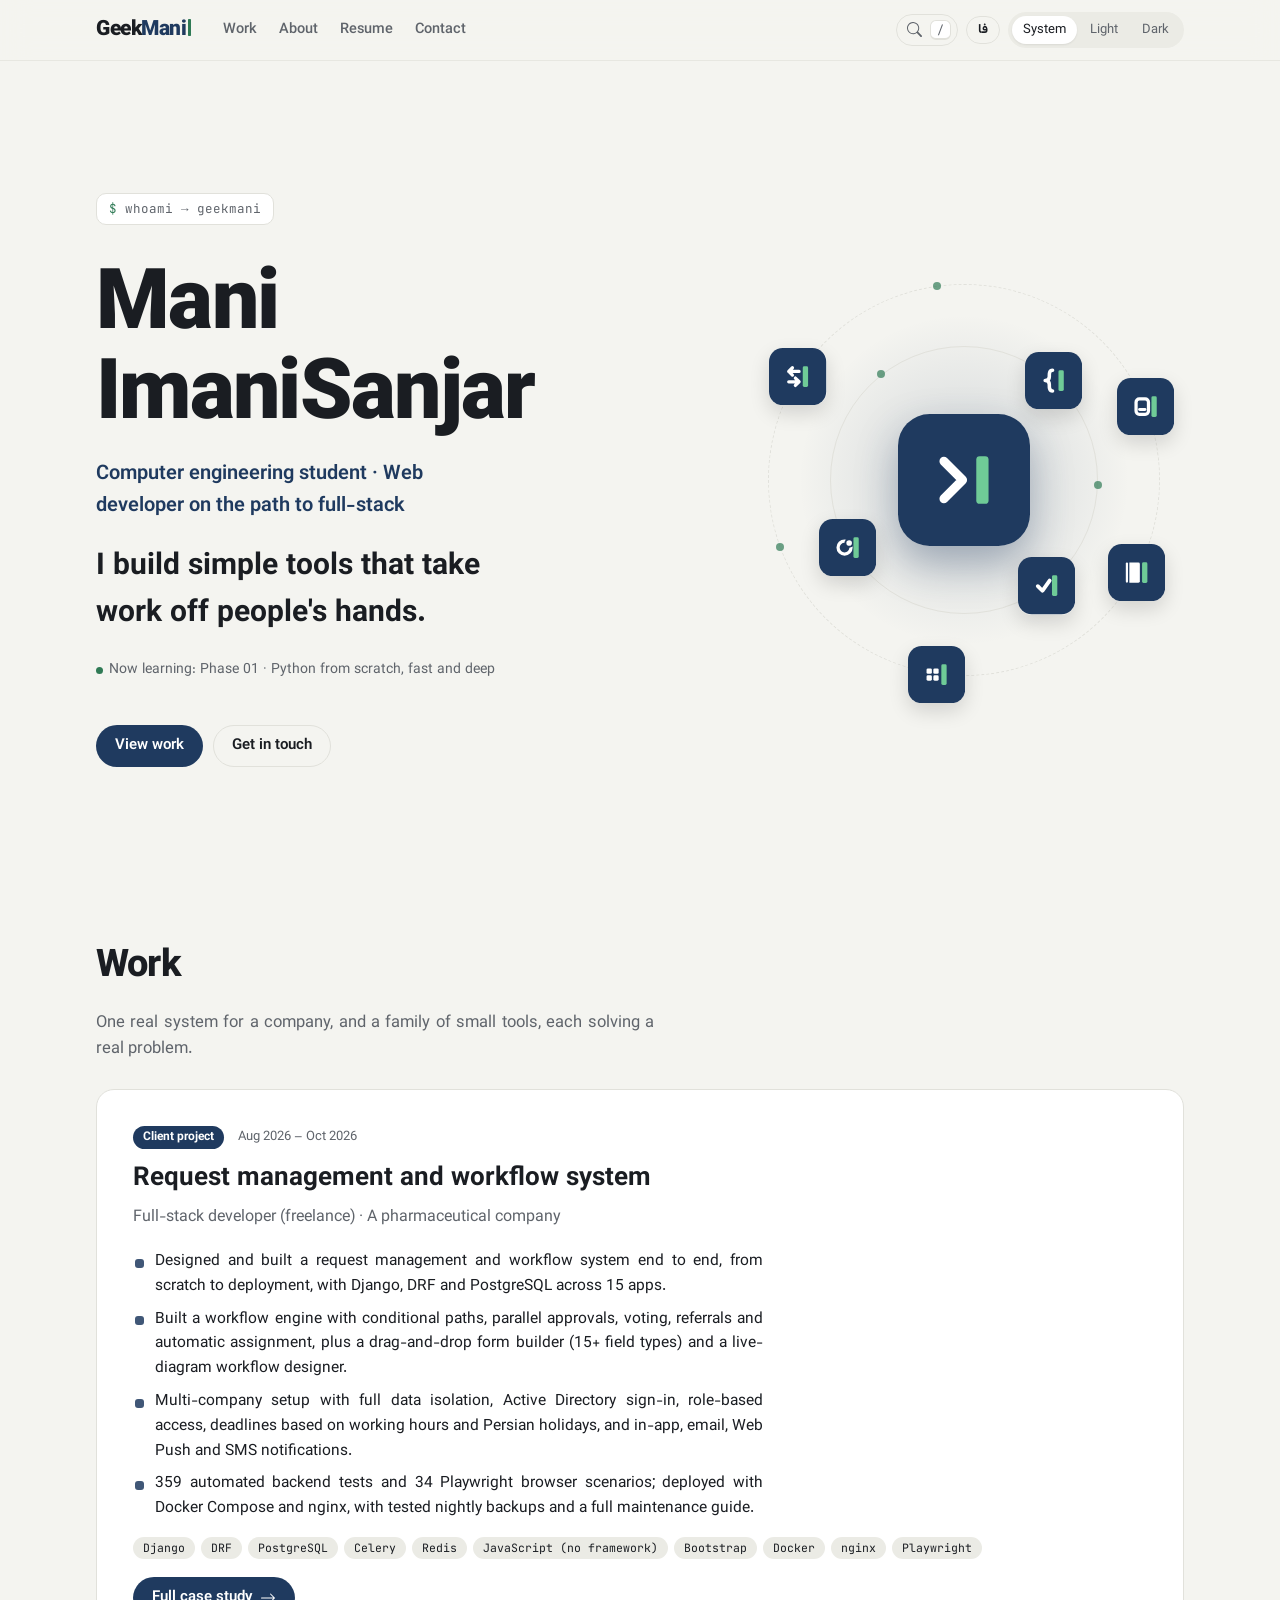
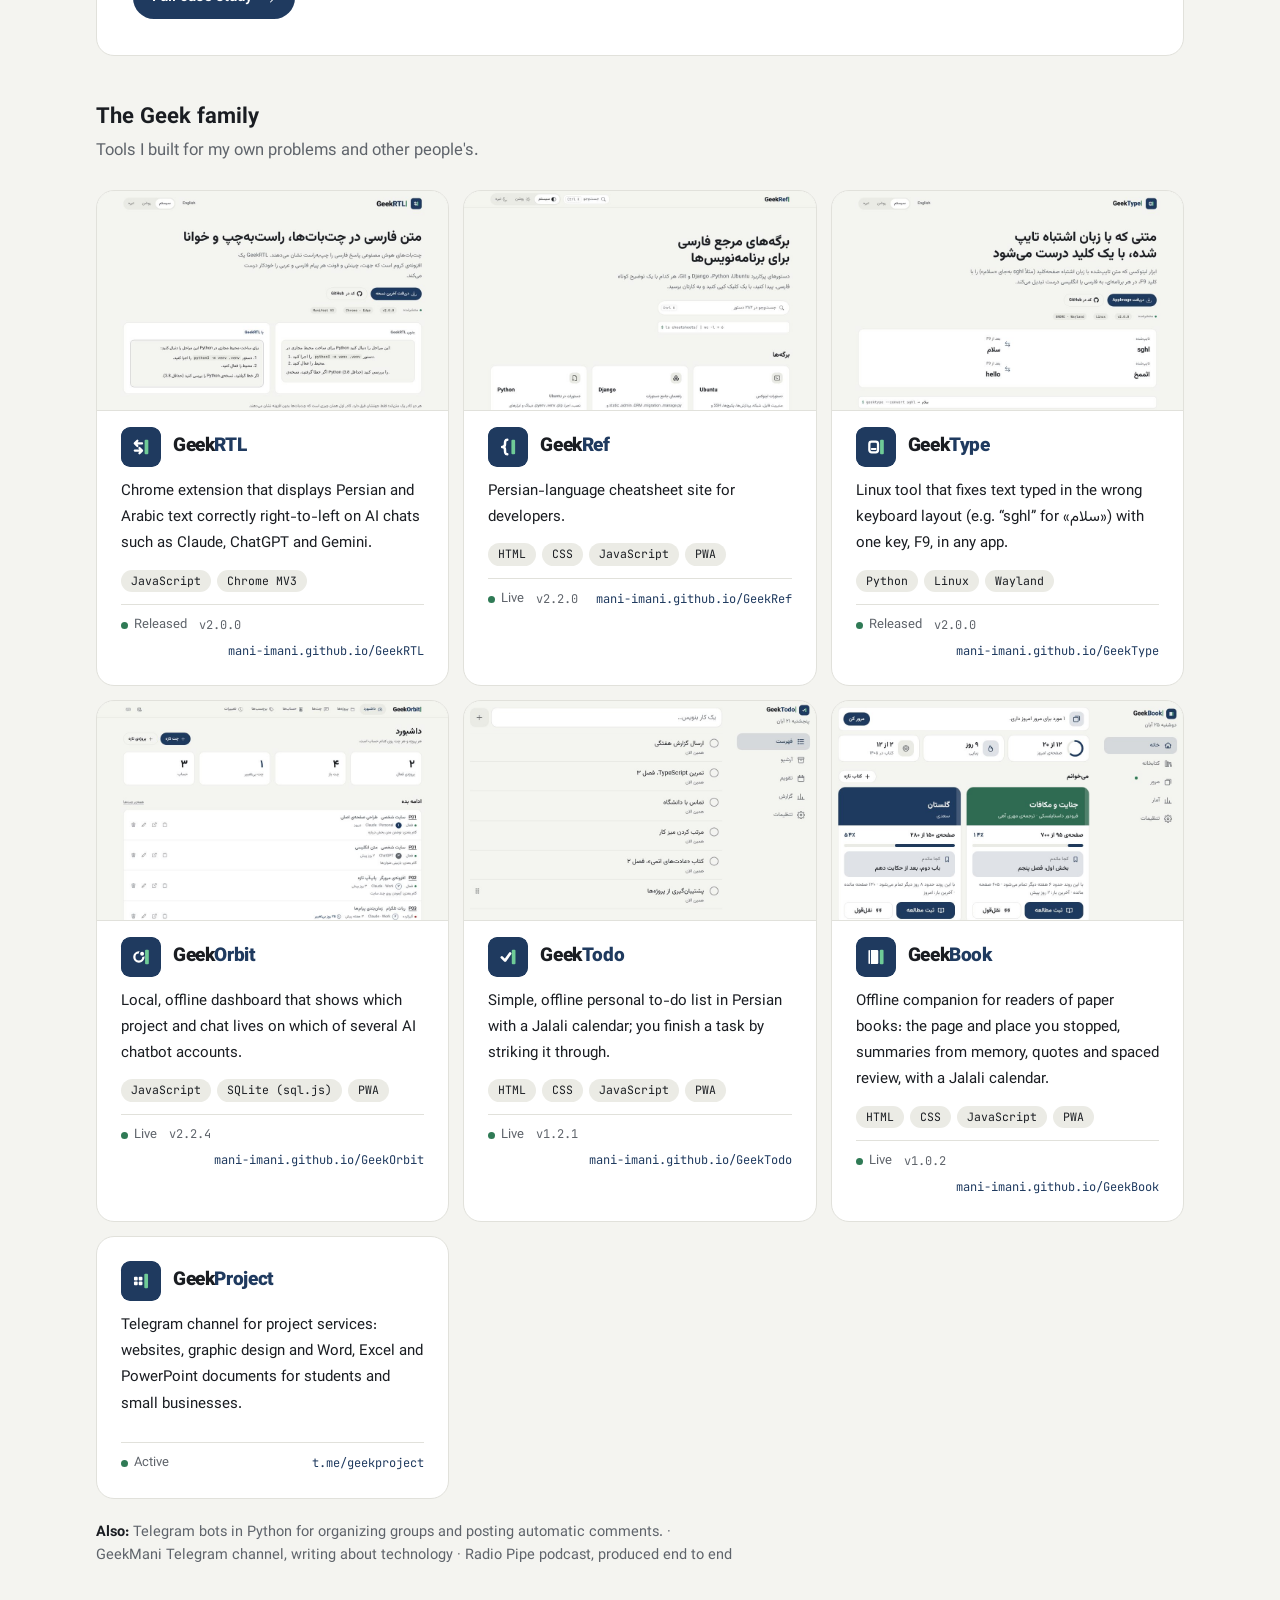
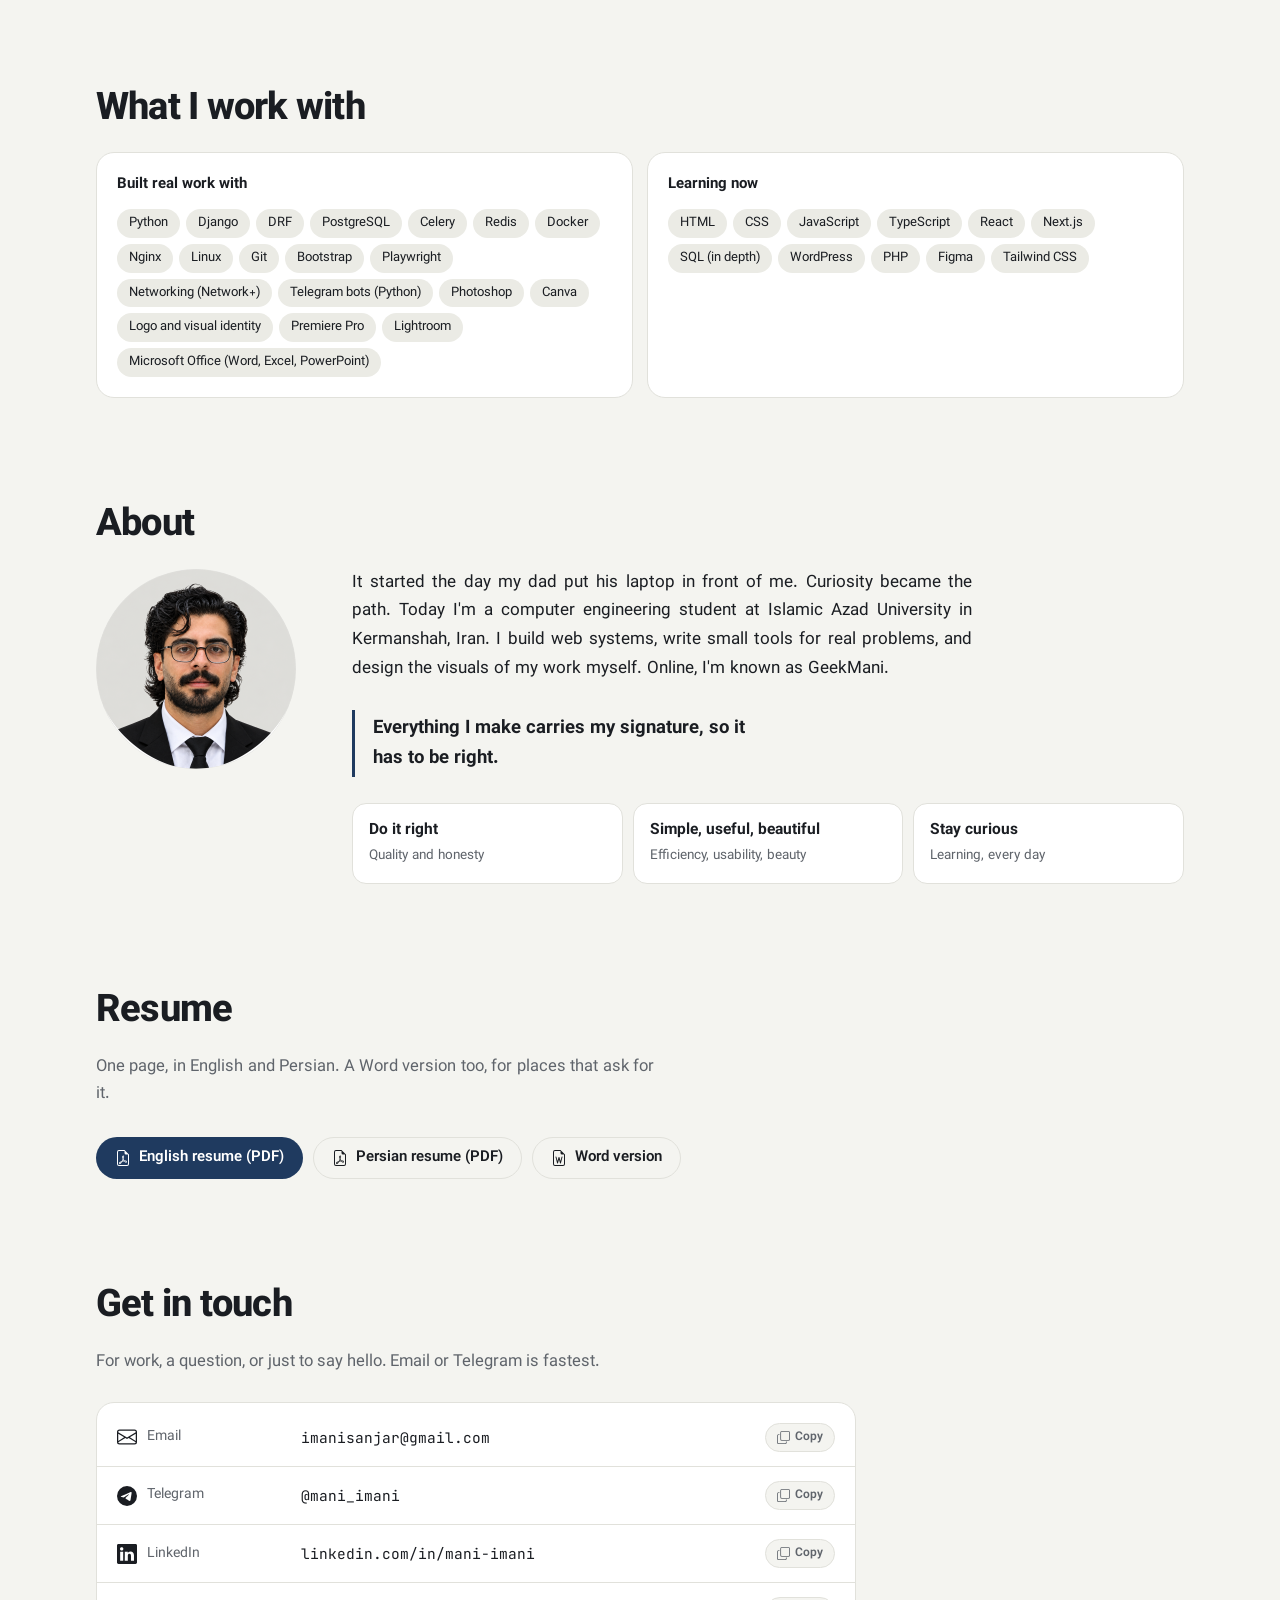
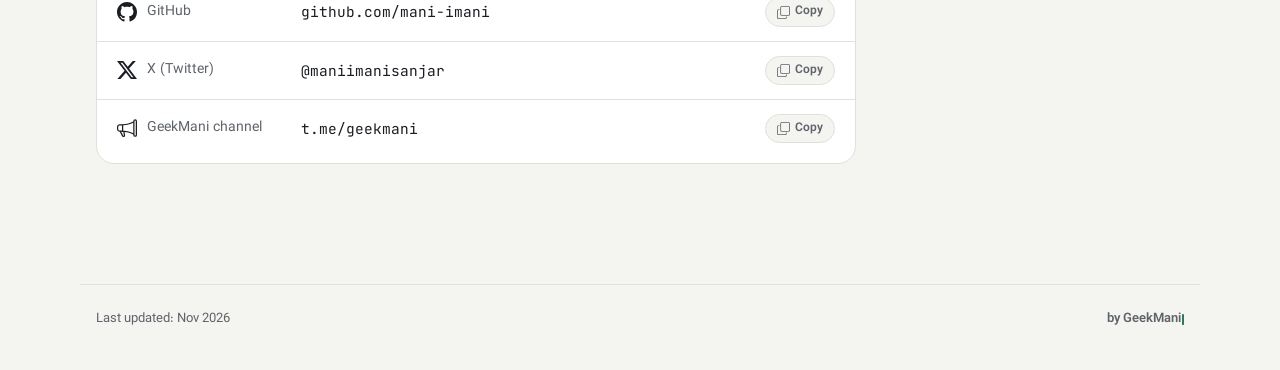
==== commit 3e894816: "Add files via upload" ====
--- a/en/index.html
+++ b/en/index.html
@@ -16,9 +16,9 @@
 </span><h4 dir="ltr">Geek<b>RTL</b></h4></div><p>Chrome extension that displays Persian and Arabic text correctly right-to-left on AI chats such as Claude, ChatGPT and Gemini.</p><div class="chips"><span class="gm-chip">JavaScript</span><span class="gm-chip">Chrome MV3</span></div><div class="prod-f"><span class="gm-status">Released</span><span class="ver" dir="ltr">v2.0.0</span><a class="more" href="https://mani-imani.github.io/GeekRTL/" target="_blank" rel="noopener" dir="ltr">mani-imani.github.io/GeekRTL</a></div></article><article class="prod gm-card gm-card--lift"><div class="prod-shot has-dark"><img class="shot-light" src="../img/products/geekref-card-light.jpg" alt="GeekRef" width="960" height="600" loading="lazy" decoding="async"><img class="shot-dark" src="../img/products/geekref-card-dark.jpg" alt="" width="960" height="600" loading="lazy" decoding="async"></div><div class="prod-h"><span class="gm-mark" style="--gm-mark-size:40px"><svg xmlns="http://www.w3.org/2000/svg" viewBox="0 0 24 24"><rect width="24" height="24" rx="5.76" fill="#1F3A5F"/><g transform="translate(12 12) scale(0.62) translate(-10.700 -12.000)"><path d="M10 5C7.6 5 7.8 7.6 7.8 9.4 7.8 11 6.9 12 5 12c1.9 0 2.8 1 2.8 2.6 0 1.8-.2 4.4 2.2 4.4" fill="none" stroke="#FFFFFF" stroke-width="2.40" stroke-linecap="round" stroke-linejoin="round"/><rect x="14" y="5" width="3.6" height="14" rx="1" fill="#6FCB97"/></g></svg>
 </span><h4 dir="ltr">Geek<b>Ref</b></h4></div><p>Persian-language cheatsheet site for developers.</p><div class="chips"><span class="gm-chip">HTML</span><span class="gm-chip">CSS</span><span class="gm-chip">JavaScript</span><span class="gm-chip">PWA</span></div><div class="prod-f"><span class="gm-status">Live</span><span class="ver" dir="ltr">v2.2.0</span><a class="more" href="https://mani-imani.github.io/GeekRef/" target="_blank" rel="noopener" dir="ltr">mani-imani.github.io/GeekRef</a></div></article><article class="prod gm-card gm-card--lift"><div class="prod-shot has-dark"><img class="shot-light" src="../img/products/geektype-card-light.jpg" alt="GeekType" width="960" height="600" loading="lazy" decoding="async"><img class="shot-dark" src="../img/products/geektype-card-dark.jpg" alt="" width="960" height="600" loading="lazy" decoding="async"></div><div class="prod-h"><span class="gm-mark" style="--gm-mark-size:40px"><svg xmlns="http://www.w3.org/2000/svg" viewBox="0 0 24 24"><rect width="24" height="24" rx="5.76" fill="#1F3A5F"/><g transform="translate(12 12) scale(0.62) translate(-10.050 -12.000)"><rect x="3.6" y="6.8" width="8.4" height="10.4" rx="2.2" fill="none" stroke="#FFFFFF" stroke-width="2.20" stroke-linecap="round" stroke-linejoin="round"/><path d="M6 14h3.6" fill="none" stroke="#FFFFFF" stroke-width="2.00" stroke-linecap="round" stroke-linejoin="round"/><rect x="14" y="5" width="3.6" height="14" rx="1" fill="#6FCB97"/></g></svg>
 </span><h4 dir="ltr">Geek<b>Type</b></h4></div><p>Linux tool that fixes text typed in the wrong keyboard layout (e.g. “sghl” for «سلام») with one key, F9, in any app.</p><div class="chips"><span class="gm-chip">Python</span><span class="gm-chip">Linux</span><span class="gm-chip">Wayland</span></div><div class="prod-f"><span class="gm-status">Released</span><span class="ver" dir="ltr">v2.0.0</span><a class="more" href="https://mani-imani.github.io/GeekType/" target="_blank" rel="noopener" dir="ltr">mani-imani.github.io/GeekType</a></div></article><article class="prod gm-card gm-card--lift"><div class="prod-shot has-dark"><img class="shot-light" src="../img/products/geekorbit-card-light.jpg" alt="GeekOrbit" width="960" height="600" loading="lazy" decoding="async"><img class="shot-dark" src="../img/products/geekorbit-card-dark.jpg" alt="" width="960" height="600" loading="lazy" decoding="async"></div><div class="prod-h"><span class="gm-mark" style="--gm-mark-size:40px"><svg xmlns="http://www.w3.org/2000/svg" viewBox="0 0 24 24"><rect width="24" height="24" rx="5.76" fill="#1F3A5F"/><g transform="translate(12 12) scale(0.62) translate(-10.050 -12.000)"><circle cx="8" cy="12" r="4.4" fill="none" stroke="#FFFFFF" stroke-width="2.20" stroke-linecap="round" stroke-linejoin="round"/><circle cx="11.11" cy="8.89" r="3.2" fill="#1F3A5F"/><circle cx="11.11" cy="8.89" r="1.9" fill="#FFFFFF"/><rect x="14" y="5" width="3.6" height="14" rx="1" fill="#6FCB97"/></g></svg>
-</span><h4 dir="ltr">Geek<b>Orbit</b></h4></div><p>Local, offline dashboard that shows which project and chat lives on which of several AI chatbot accounts.</p><div class="chips"><span class="gm-chip">JavaScript</span><span class="gm-chip">SQLite (sql.js)</span><span class="gm-chip">PWA</span></div><div class="prod-f"><span class="gm-status">Live</span><span class="ver" dir="ltr">v2.2.1</span><a class="more" href="https://mani-imani.github.io/GeekOrbit/" target="_blank" rel="noopener" dir="ltr">mani-imani.github.io/GeekOrbit</a></div></article><article class="prod gm-card gm-card--lift"><div class="prod-shot has-dark"><img class="shot-light" src="../img/products/geektodo-card-light.jpg" alt="GeekTodo" width="960" height="600" loading="lazy" decoding="async"><img class="shot-dark" src="../img/products/geektodo-card-dark.jpg" alt="" width="960" height="600" loading="lazy" decoding="async"></div><div class="prod-h"><span class="gm-mark" style="--gm-mark-size:40px"><svg xmlns="http://www.w3.org/2000/svg" viewBox="0 0 24 24"><rect width="24" height="24" rx="5.76" fill="#1F3A5F"/><g transform="translate(12 12) scale(0.62) translate(-10.350 -12.000)"><path d="M4.4 12.4 7.5 15.5 12.4 8.6" fill="none" stroke="#FFFFFF" stroke-width="2.60" stroke-linecap="round" stroke-linejoin="round"/><rect x="14" y="5" width="3.6" height="14" rx="1" fill="#6FCB97"/></g></svg>
+</span><h4 dir="ltr">Geek<b>Orbit</b></h4></div><p>Local, offline dashboard that shows which project and chat lives on which of several AI chatbot accounts.</p><div class="chips"><span class="gm-chip">JavaScript</span><span class="gm-chip">SQLite (sql.js)</span><span class="gm-chip">PWA</span></div><div class="prod-f"><span class="gm-status">Live</span><span class="ver" dir="ltr">v2.2.4</span><a class="more" href="https://mani-imani.github.io/GeekOrbit/" target="_blank" rel="noopener" dir="ltr">mani-imani.github.io/GeekOrbit</a></div></article><article class="prod gm-card gm-card--lift"><div class="prod-shot has-dark"><img class="shot-light" src="../img/products/geektodo-card-light.jpg" alt="GeekTodo" width="960" height="600" loading="lazy" decoding="async"><img class="shot-dark" src="../img/products/geektodo-card-dark.jpg" alt="" width="960" height="600" loading="lazy" decoding="async"></div><div class="prod-h"><span class="gm-mark" style="--gm-mark-size:40px"><svg xmlns="http://www.w3.org/2000/svg" viewBox="0 0 24 24"><rect width="24" height="24" rx="5.76" fill="#1F3A5F"/><g transform="translate(12 12) scale(0.62) translate(-10.350 -12.000)"><path d="M4.4 12.4 7.5 15.5 12.4 8.6" fill="none" stroke="#FFFFFF" stroke-width="2.60" stroke-linecap="round" stroke-linejoin="round"/><rect x="14" y="5" width="3.6" height="14" rx="1" fill="#6FCB97"/></g></svg>
 </span><h4 dir="ltr">Geek<b>Todo</b></h4></div><p>Simple, offline personal to-do list in Persian with a Jalali calendar; you finish a task by striking it through.</p><div class="chips"><span class="gm-chip">HTML</span><span class="gm-chip">CSS</span><span class="gm-chip">JavaScript</span><span class="gm-chip">PWA</span></div><div class="prod-f"><span class="gm-status">Live</span><span class="ver" dir="ltr">v1.2.1</span><a class="more" href="https://mani-imani.github.io/GeekTodo/" target="_blank" rel="noopener" dir="ltr">mani-imani.github.io/GeekTodo</a></div></article><article class="prod gm-card gm-card--lift"><div class="prod-shot has-dark"><img class="shot-light" src="../img/products/geekbook-card-light.jpg" alt="GeekBook" width="960" height="600" loading="lazy" decoding="async"><img class="shot-dark" src="../img/products/geekbook-card-dark.jpg" alt="" width="960" height="600" loading="lazy" decoding="async"></div><div class="prod-h"><span class="gm-mark" style="--gm-mark-size:40px"><svg xmlns="http://www.w3.org/2000/svg" viewBox="0 0 24 24"><rect width="24" height="24" rx="5.76" fill="#1F3A5F"/><g transform="translate(12 12) scale(0.62) translate(-10.300 -12.000)"><path d="M5.4 5.2h6.1a1 1 0 0 1 1 1v11.6a1 1 0 0 1-1 1H5.4z" fill="#FFFFFF"/><rect x="3.0" y="5.2" width="1.5" height="13.6" rx="0.7" fill="#FFFFFF"/><rect x="14" y="5" width="3.6" height="14" rx="1" fill="#6FCB97"/></g></svg>
-</span><h4 dir="ltr">Geek<b>Book</b></h4></div><p>Offline companion for readers of paper books: the page and place you stopped, summaries from memory, quotes and spaced review, with a Jalali calendar.</p><div class="chips"><span class="gm-chip">HTML</span><span class="gm-chip">CSS</span><span class="gm-chip">JavaScript</span><span class="gm-chip">PWA</span></div><div class="prod-f"><span class="gm-status">Live</span><span class="ver" dir="ltr">v1.0.1</span><a class="more" href="https://mani-imani.github.io/GeekBook/" target="_blank" rel="noopener" dir="ltr">mani-imani.github.io/GeekBook</a></div></article><article class="prod gm-card gm-card--lift"><div class="prod-h"><span class="gm-mark" style="--gm-mark-size:40px"><svg xmlns="http://www.w3.org/2000/svg" viewBox="0 0 24 24"><rect width="24" height="24" rx="5.76" fill="#1F3A5F"/><g transform="translate(12 12) scale(0.62) translate(-10.800 -12.000)"><rect x="4" y="7.9" width="3.6" height="3.6" rx="0.9" fill="#FFFFFF"/><rect x="8.6" y="7.9" width="3.6" height="3.6" rx="0.9" fill="#FFFFFF"/><rect x="4" y="12.5" width="3.6" height="3.6" rx="0.9" fill="#FFFFFF"/><rect x="8.6" y="12.5" width="3.6" height="3.6" rx="0.9" fill="#FFFFFF"/><rect x="14" y="5" width="3.6" height="14" rx="1" fill="#6FCB97"/></g></svg>
+</span><h4 dir="ltr">Geek<b>Book</b></h4></div><p>Offline companion for readers of paper books: the page and place you stopped, summaries from memory, quotes and spaced review, with a Jalali calendar.</p><div class="chips"><span class="gm-chip">HTML</span><span class="gm-chip">CSS</span><span class="gm-chip">JavaScript</span><span class="gm-chip">PWA</span></div><div class="prod-f"><span class="gm-status">Live</span><span class="ver" dir="ltr">v1.0.2</span><a class="more" href="https://mani-imani.github.io/GeekBook/" target="_blank" rel="noopener" dir="ltr">mani-imani.github.io/GeekBook</a></div></article><article class="prod gm-card gm-card--lift"><div class="prod-h"><span class="gm-mark" style="--gm-mark-size:40px"><svg xmlns="http://www.w3.org/2000/svg" viewBox="0 0 24 24"><rect width="24" height="24" rx="5.76" fill="#1F3A5F"/><g transform="translate(12 12) scale(0.62) translate(-10.800 -12.000)"><rect x="4" y="7.9" width="3.6" height="3.6" rx="0.9" fill="#FFFFFF"/><rect x="8.6" y="7.9" width="3.6" height="3.6" rx="0.9" fill="#FFFFFF"/><rect x="4" y="12.5" width="3.6" height="3.6" rx="0.9" fill="#FFFFFF"/><rect x="8.6" y="12.5" width="3.6" height="3.6" rx="0.9" fill="#FFFFFF"/><rect x="14" y="5" width="3.6" height="14" rx="1" fill="#6FCB97"/></g></svg>
 </span><h4 dir="ltr">Geek<b>Project</b></h4></div><p>Telegram channel for project services: websites, graphic design and Word, Excel and PowerPoint documents for students and small businesses.</p><div class="chips"></div><div class="prod-f"><span class="gm-status">Active</span><a class="more" href="https://t.me/geekproject" target="_blank" rel="noopener" dir="ltr">t.me/geekproject</a></div></article></div><p class="also"><b>Also:</b> Telegram bots in Python for organizing groups and posting automatic comments. · GeekMani Telegram channel, writing about technology · Radio Pipe podcast, produced end to end</p></section><section class="sec gm-page" id="tools"><h2>What I work with</h2><div class="tools2"><div><h4>Built real work with</h4><div class="chips"><span class="gm-chip">Python</span><span class="gm-chip">Django</span><span class="gm-chip">DRF</span><span class="gm-chip">PostgreSQL</span><span class="gm-chip">Celery</span><span class="gm-chip">Redis</span><span class="gm-chip">Docker</span><span class="gm-chip">Nginx</span><span class="gm-chip">Linux</span><span class="gm-chip">Git</span><span class="gm-chip">Bootstrap</span><span class="gm-chip">Playwright</span><span class="gm-chip">Networking (Network+)</span><span class="gm-chip">Telegram bots (Python)</span><span class="gm-chip">Photoshop</span><span class="gm-chip">Canva</span><span class="gm-chip">Logo and visual identity</span><span class="gm-chip">Premiere Pro</span><span class="gm-chip">Lightroom</span><span class="gm-chip">Microsoft Office (Word, Excel, PowerPoint)</span></div></div><div><h4>Learning now</h4><div class="chips"><span class="gm-chip">HTML</span><span class="gm-chip">CSS</span><span class="gm-chip">JavaScript</span><span class="gm-chip">TypeScript</span><span class="gm-chip">React</span><span class="gm-chip">Next.js</span><span class="gm-chip">SQL (in depth)</span><span class="gm-chip">WordPress</span><span class="gm-chip">PHP</span><span class="gm-chip">Figma</span><span class="gm-chip">Tailwind CSS</span></div></div></div></section><section class="sec gm-page" id="about"><h2>About</h2><div class="about"><img class="portrait" src="../img/mani-imanisanjar-portrait-gray-circle-800.png" alt="Mani ImaniSanjar" width="200" height="200" loading="lazy"><div><p class="story gm-justify">It started the day my dad put his laptop in front of me. Curiosity became the path. Today I&#x27;m a computer engineering student at Islamic Azad University in Kermanshah, Iran. I build web systems, write small tools for real problems, and design the visuals of my work myself. Online, I&#x27;m known as GeekMani.</p><blockquote class="sig">Everything I make carries my signature, so it has to be right.</blockquote><div class="pils"><div class="pil"><b>Do it right</b><span>Quality and honesty</span></div><div class="pil"><b>Simple, useful, beautiful</b><span>Efficiency, usability, beauty</span></div><div class="pil"><b>Stay curious</b><span>Learning, every day</span></div></div></div></div></section><section class="sec gm-page" id="resume"><h2>Resume</h2><p class="lead gm-justify">One page, in English and Persian. A Word version too, for places that ask for it.</p><div class="cta"><a class="gm-btn gm-btn--primary" href="../resume/mani-imanisanjar-resume-en.pdf" download><svg class="bi" aria-hidden="true" focusable="false" xmlns="http://www.w3.org/2000/svg" fill="currentColor" viewBox="0 0 16 16">
   <path d="M14 14V4.5L9.5 0H4a2 2 0 0 0-2 2v12a2 2 0 0 0 2 2h8a2 2 0 0 0 2-2M9.5 3A1.5 1.5 0 0 0 11 4.5h2V14a1 1 0 0 1-1 1H4a1 1 0 0 1-1-1V2a1 1 0 0 1 1-1h5.5z"/>
   <path d="M4.603 14.087a.8.8 0 0 1-.438-.42c-.195-.388-.13-.776.08-1.102.198-.307.526-.568.897-.787a7.7 7.7 0 0 1 1.482-.645 20 20 0 0 0 1.062-2.227 7.3 7.3 0 0 1-.43-1.295c-.086-.4-.119-.796-.046-1.136.075-.354.274-.672.65-.823.192-.077.4-.12.602-.077a.7.7 0 0 1 .477.365c.088.164.12.356.127.538.007.188-.012.396-.047.614-.084.51-.27 1.134-.52 1.794a11 11 0 0 0 .98 1.686 5.8 5.8 0 0 1 1.334.05c.364.066.734.195.96.465.12.144.193.32.2.518.007.192-.047.382-.138.563a1.04 1.04 0 0 1-.354.416.86.86 0 0 1-.51.138c-.331-.014-.654-.196-.933-.417a5.7 5.7 0 0 1-.911-.95 11.7 11.7 0 0 0-1.997.406 11.3 11.3 0 0 1-1.02 1.51c-.292.35-.609.656-.927.787a.8.8 0 0 1-.58.029m1.379-1.901q-.25.115-.459.238c-.328.194-.541.383-.647.547-.094.145-.096.25-.04.361q.016.032.026.044l.035-.012c.137-.056.355-.235.635-.572a8 8 0 0 0 .45-.606m1.64-1.33a13 13 0 0 1 1.01-.193 12 12 0 0 1-.51-.858 21 21 0 0 1-.5 1.05zm2.446.45q.226.245.435.41c.24.19.407.253.498.256a.1.1 0 0 0 .07-.015.3.3 0 0 0 .094-.125.44.44 0 0 0 .059-.2.1.1 0 0 0-.026-.063c-.052-.062-.2-.152-.518-.209a4 4 0 0 0-.612-.053zM8.078 7.8a7 7 0 0 0 .2-.828q.046-.282.038-.465a.6.6 0 0 0-.032-.198.5.5 0 0 0-.145.04c-.087.035-.158.106-.196.283-.04.192-.03.469.046.822q.036.167.09.346z"/>
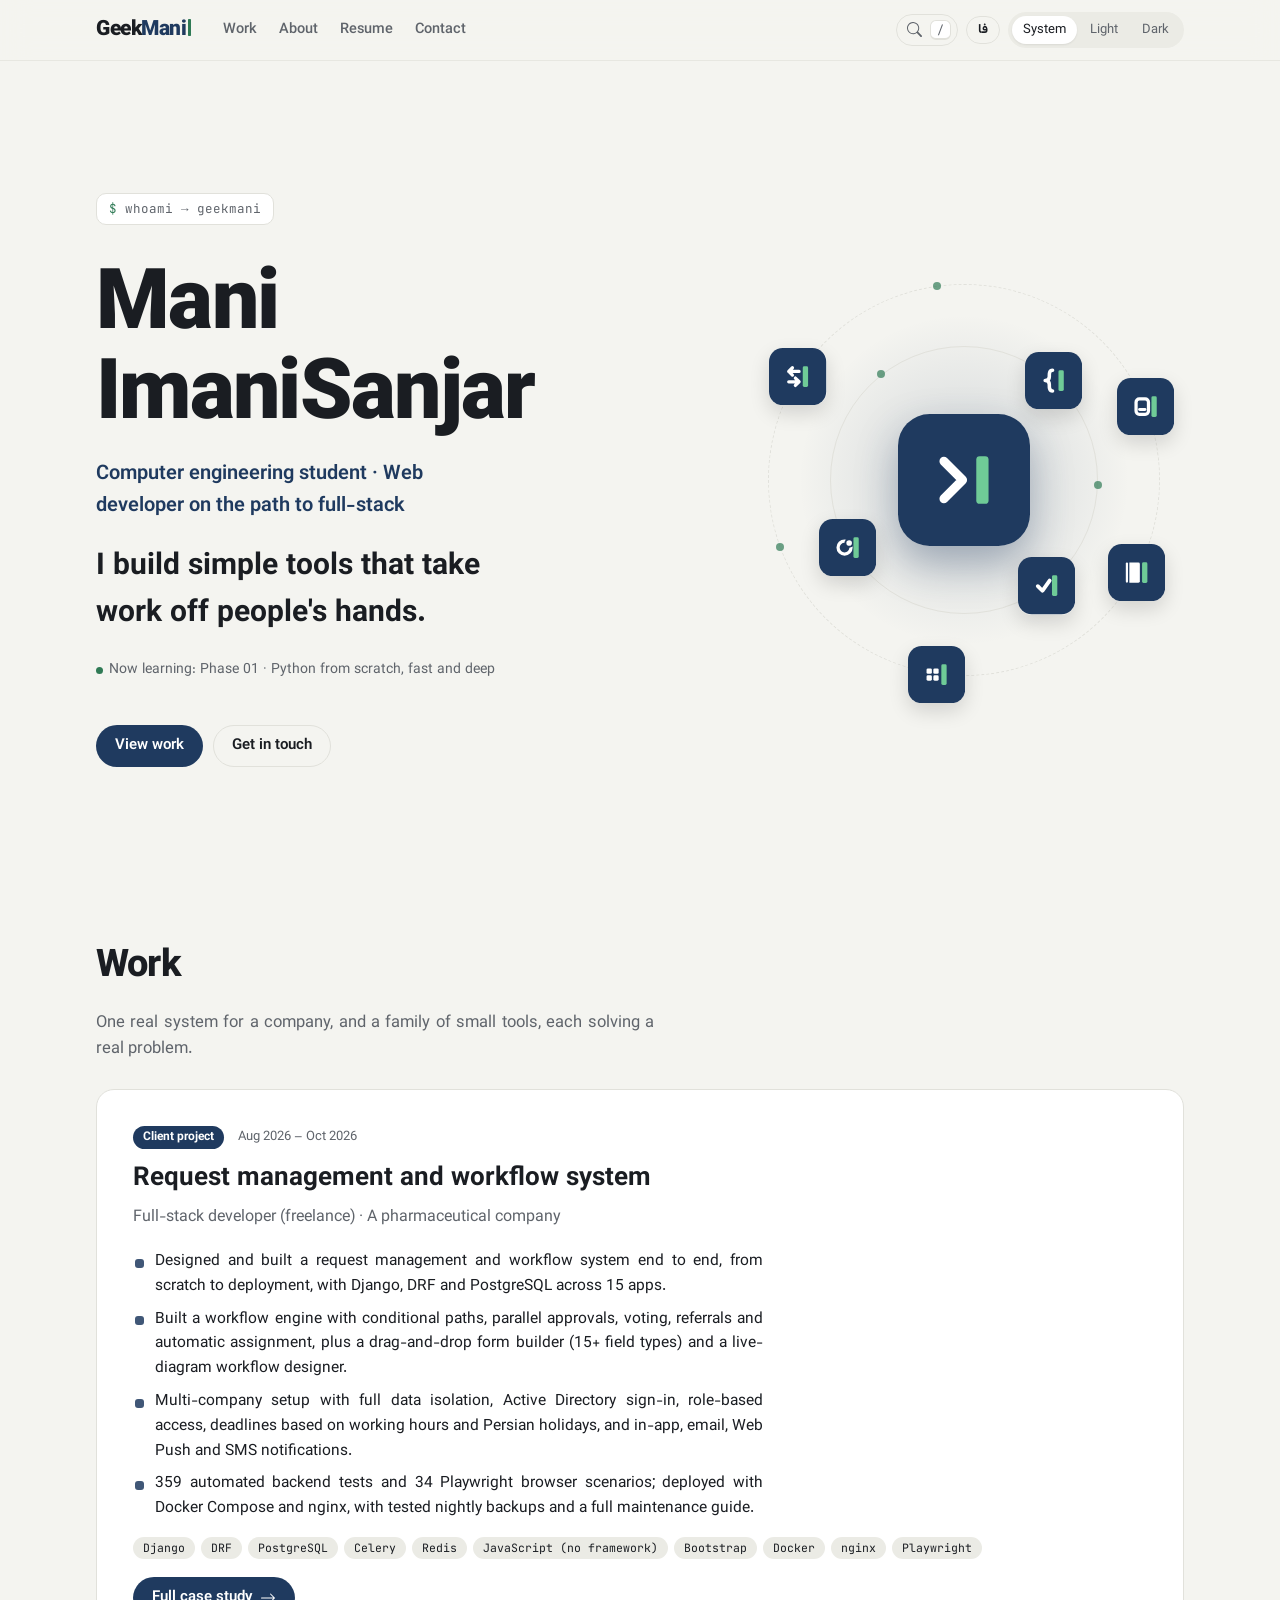
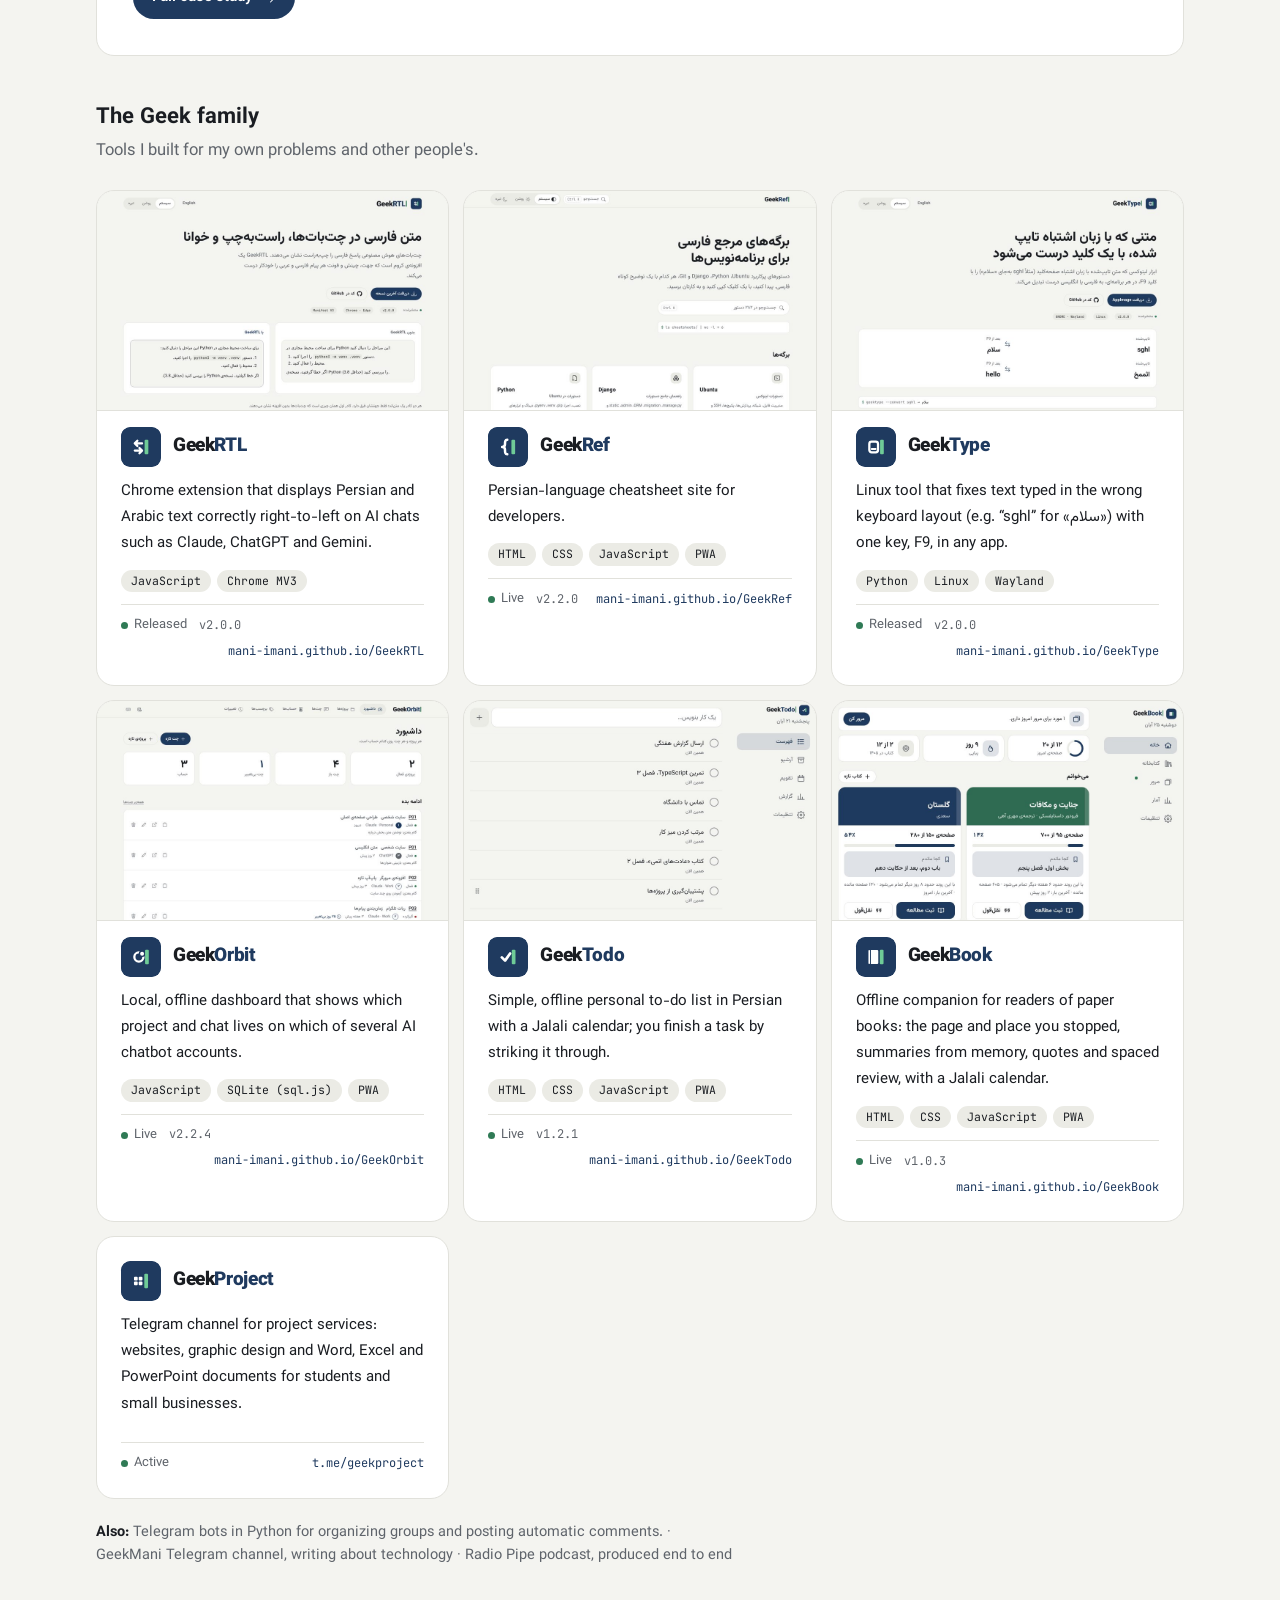
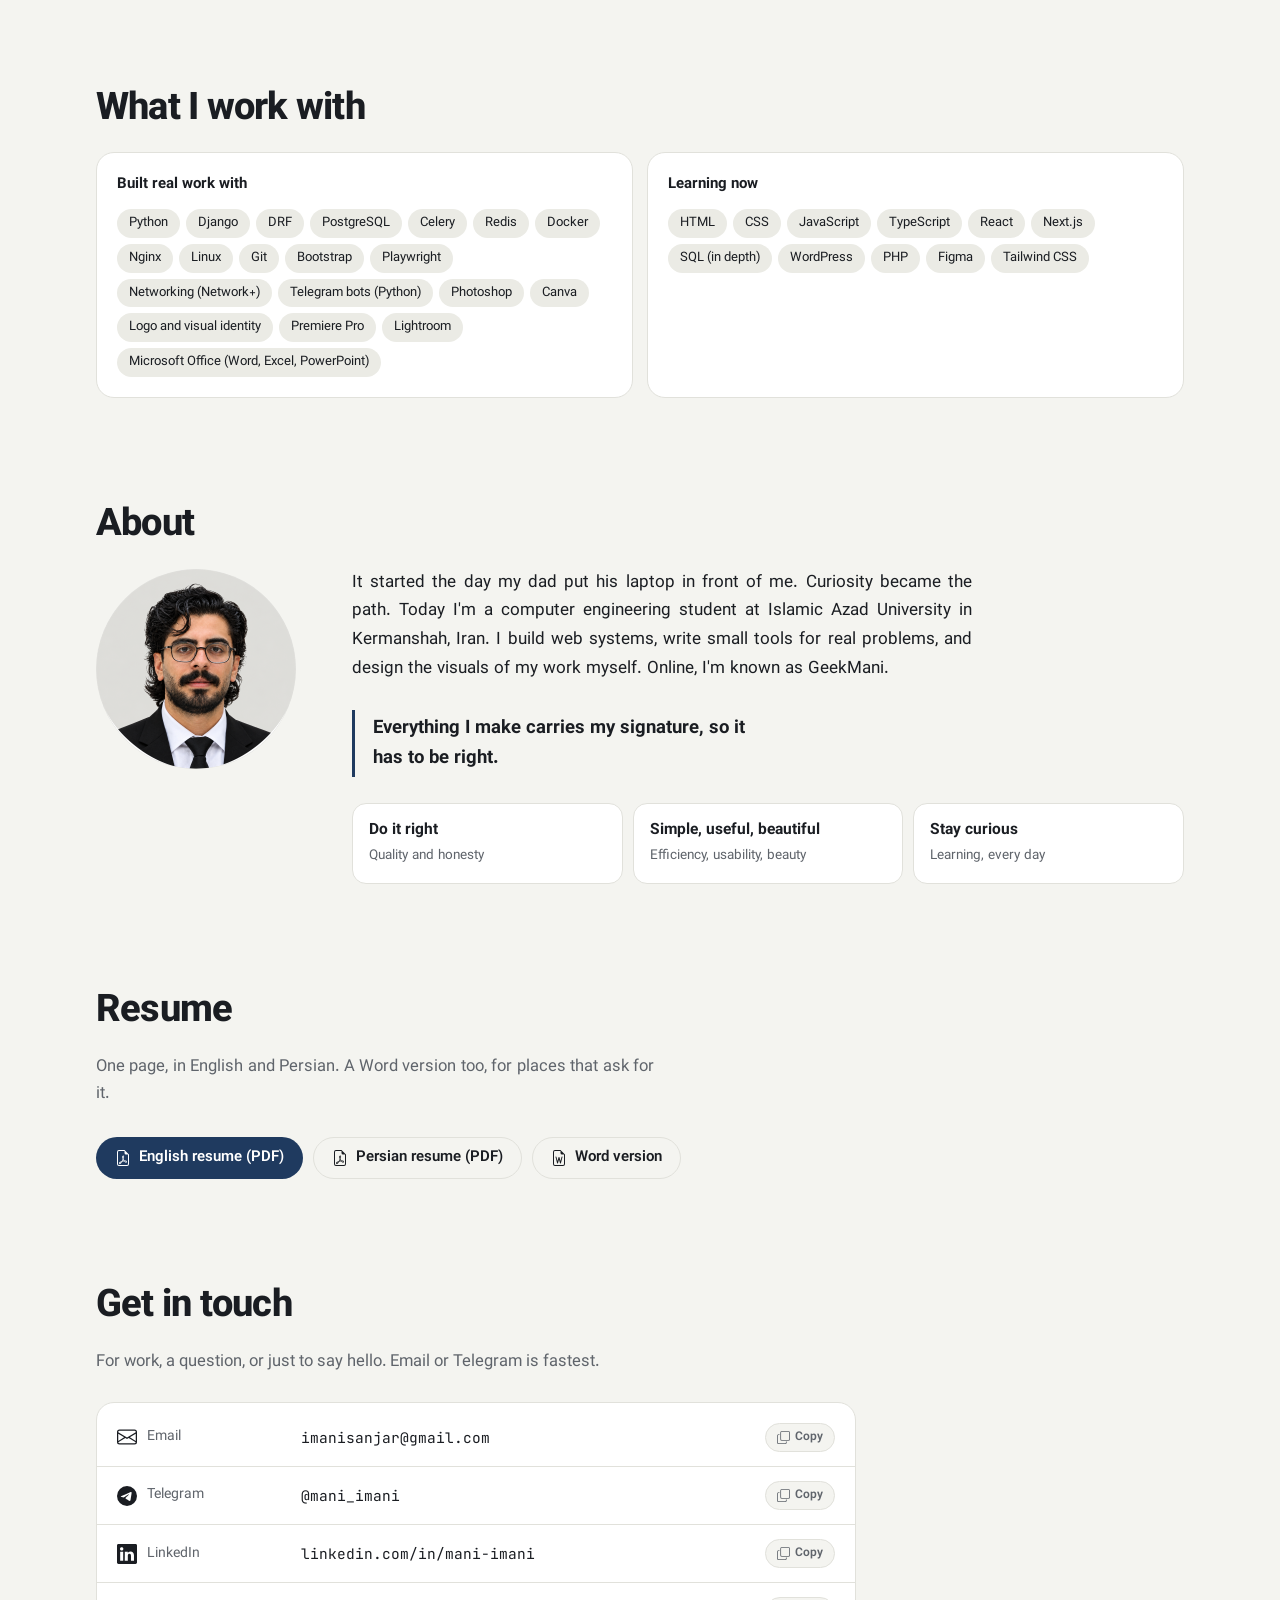
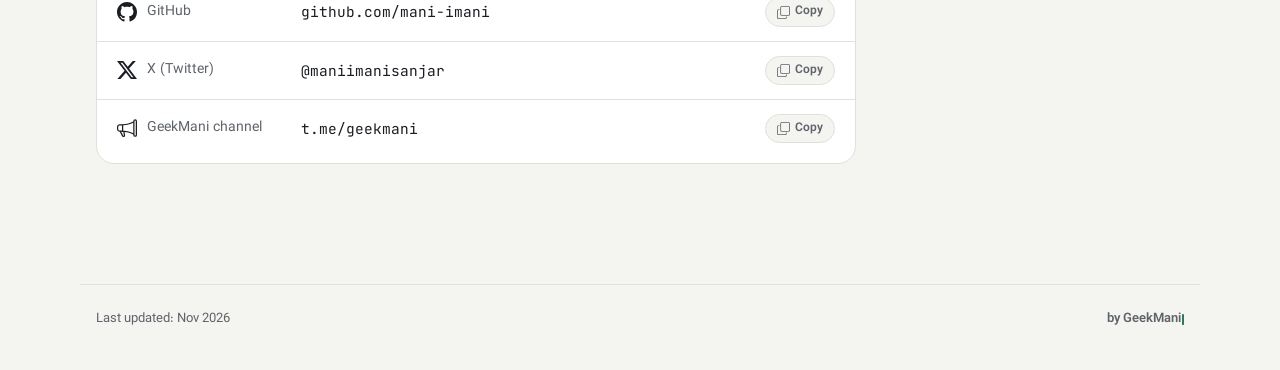
==== commit 019f1346: "Add files via upload" ====
--- a/en/index.html
+++ b/en/index.html
@@ -18,7 +18,7 @@
 </span><h4 dir="ltr">Geek<b>Type</b></h4></div><p>Linux tool that fixes text typed in the wrong keyboard layout (e.g. “sghl” for «سلام») with one key, F9, in any app.</p><div class="chips"><span class="gm-chip">Python</span><span class="gm-chip">Linux</span><span class="gm-chip">Wayland</span></div><div class="prod-f"><span class="gm-status">Released</span><span class="ver" dir="ltr">v2.0.0</span><a class="more" href="https://mani-imani.github.io/GeekType/" target="_blank" rel="noopener" dir="ltr">mani-imani.github.io/GeekType</a></div></article><article class="prod gm-card gm-card--lift"><div class="prod-shot has-dark"><img class="shot-light" src="../img/products/geekorbit-card-light.jpg" alt="GeekOrbit" width="960" height="600" loading="lazy" decoding="async"><img class="shot-dark" src="../img/products/geekorbit-card-dark.jpg" alt="" width="960" height="600" loading="lazy" decoding="async"></div><div class="prod-h"><span class="gm-mark" style="--gm-mark-size:40px"><svg xmlns="http://www.w3.org/2000/svg" viewBox="0 0 24 24"><rect width="24" height="24" rx="5.76" fill="#1F3A5F"/><g transform="translate(12 12) scale(0.62) translate(-10.050 -12.000)"><circle cx="8" cy="12" r="4.4" fill="none" stroke="#FFFFFF" stroke-width="2.20" stroke-linecap="round" stroke-linejoin="round"/><circle cx="11.11" cy="8.89" r="3.2" fill="#1F3A5F"/><circle cx="11.11" cy="8.89" r="1.9" fill="#FFFFFF"/><rect x="14" y="5" width="3.6" height="14" rx="1" fill="#6FCB97"/></g></svg>
 </span><h4 dir="ltr">Geek<b>Orbit</b></h4></div><p>Local, offline dashboard that shows which project and chat lives on which of several AI chatbot accounts.</p><div class="chips"><span class="gm-chip">JavaScript</span><span class="gm-chip">SQLite (sql.js)</span><span class="gm-chip">PWA</span></div><div class="prod-f"><span class="gm-status">Live</span><span class="ver" dir="ltr">v2.2.4</span><a class="more" href="https://mani-imani.github.io/GeekOrbit/" target="_blank" rel="noopener" dir="ltr">mani-imani.github.io/GeekOrbit</a></div></article><article class="prod gm-card gm-card--lift"><div class="prod-shot has-dark"><img class="shot-light" src="../img/products/geektodo-card-light.jpg" alt="GeekTodo" width="960" height="600" loading="lazy" decoding="async"><img class="shot-dark" src="../img/products/geektodo-card-dark.jpg" alt="" width="960" height="600" loading="lazy" decoding="async"></div><div class="prod-h"><span class="gm-mark" style="--gm-mark-size:40px"><svg xmlns="http://www.w3.org/2000/svg" viewBox="0 0 24 24"><rect width="24" height="24" rx="5.76" fill="#1F3A5F"/><g transform="translate(12 12) scale(0.62) translate(-10.350 -12.000)"><path d="M4.4 12.4 7.5 15.5 12.4 8.6" fill="none" stroke="#FFFFFF" stroke-width="2.60" stroke-linecap="round" stroke-linejoin="round"/><rect x="14" y="5" width="3.6" height="14" rx="1" fill="#6FCB97"/></g></svg>
 </span><h4 dir="ltr">Geek<b>Todo</b></h4></div><p>Simple, offline personal to-do list in Persian with a Jalali calendar; you finish a task by striking it through.</p><div class="chips"><span class="gm-chip">HTML</span><span class="gm-chip">CSS</span><span class="gm-chip">JavaScript</span><span class="gm-chip">PWA</span></div><div class="prod-f"><span class="gm-status">Live</span><span class="ver" dir="ltr">v1.2.1</span><a class="more" href="https://mani-imani.github.io/GeekTodo/" target="_blank" rel="noopener" dir="ltr">mani-imani.github.io/GeekTodo</a></div></article><article class="prod gm-card gm-card--lift"><div class="prod-shot has-dark"><img class="shot-light" src="../img/products/geekbook-card-light.jpg" alt="GeekBook" width="960" height="600" loading="lazy" decoding="async"><img class="shot-dark" src="../img/products/geekbook-card-dark.jpg" alt="" width="960" height="600" loading="lazy" decoding="async"></div><div class="prod-h"><span class="gm-mark" style="--gm-mark-size:40px"><svg xmlns="http://www.w3.org/2000/svg" viewBox="0 0 24 24"><rect width="24" height="24" rx="5.76" fill="#1F3A5F"/><g transform="translate(12 12) scale(0.62) translate(-10.300 -12.000)"><path d="M5.4 5.2h6.1a1 1 0 0 1 1 1v11.6a1 1 0 0 1-1 1H5.4z" fill="#FFFFFF"/><rect x="3.0" y="5.2" width="1.5" height="13.6" rx="0.7" fill="#FFFFFF"/><rect x="14" y="5" width="3.6" height="14" rx="1" fill="#6FCB97"/></g></svg>
-</span><h4 dir="ltr">Geek<b>Book</b></h4></div><p>Offline companion for readers of paper books: the page and place you stopped, summaries from memory, quotes and spaced review, with a Jalali calendar.</p><div class="chips"><span class="gm-chip">HTML</span><span class="gm-chip">CSS</span><span class="gm-chip">JavaScript</span><span class="gm-chip">PWA</span></div><div class="prod-f"><span class="gm-status">Live</span><span class="ver" dir="ltr">v1.0.2</span><a class="more" href="https://mani-imani.github.io/GeekBook/" target="_blank" rel="noopener" dir="ltr">mani-imani.github.io/GeekBook</a></div></article><article class="prod gm-card gm-card--lift"><div class="prod-h"><span class="gm-mark" style="--gm-mark-size:40px"><svg xmlns="http://www.w3.org/2000/svg" viewBox="0 0 24 24"><rect width="24" height="24" rx="5.76" fill="#1F3A5F"/><g transform="translate(12 12) scale(0.62) translate(-10.800 -12.000)"><rect x="4" y="7.9" width="3.6" height="3.6" rx="0.9" fill="#FFFFFF"/><rect x="8.6" y="7.9" width="3.6" height="3.6" rx="0.9" fill="#FFFFFF"/><rect x="4" y="12.5" width="3.6" height="3.6" rx="0.9" fill="#FFFFFF"/><rect x="8.6" y="12.5" width="3.6" height="3.6" rx="0.9" fill="#FFFFFF"/><rect x="14" y="5" width="3.6" height="14" rx="1" fill="#6FCB97"/></g></svg>
+</span><h4 dir="ltr">Geek<b>Book</b></h4></div><p>Offline companion for readers of paper books: the page and place you stopped, summaries from memory, quotes and spaced review, with a Jalali calendar.</p><div class="chips"><span class="gm-chip">HTML</span><span class="gm-chip">CSS</span><span class="gm-chip">JavaScript</span><span class="gm-chip">PWA</span></div><div class="prod-f"><span class="gm-status">Live</span><span class="ver" dir="ltr">v1.0.3</span><a class="more" href="https://mani-imani.github.io/GeekBook/" target="_blank" rel="noopener" dir="ltr">mani-imani.github.io/GeekBook</a></div></article><article class="prod gm-card gm-card--lift"><div class="prod-h"><span class="gm-mark" style="--gm-mark-size:40px"><svg xmlns="http://www.w3.org/2000/svg" viewBox="0 0 24 24"><rect width="24" height="24" rx="5.76" fill="#1F3A5F"/><g transform="translate(12 12) scale(0.62) translate(-10.800 -12.000)"><rect x="4" y="7.9" width="3.6" height="3.6" rx="0.9" fill="#FFFFFF"/><rect x="8.6" y="7.9" width="3.6" height="3.6" rx="0.9" fill="#FFFFFF"/><rect x="4" y="12.5" width="3.6" height="3.6" rx="0.9" fill="#FFFFFF"/><rect x="8.6" y="12.5" width="3.6" height="3.6" rx="0.9" fill="#FFFFFF"/><rect x="14" y="5" width="3.6" height="14" rx="1" fill="#6FCB97"/></g></svg>
 </span><h4 dir="ltr">Geek<b>Project</b></h4></div><p>Telegram channel for project services: websites, graphic design and Word, Excel and PowerPoint documents for students and small businesses.</p><div class="chips"></div><div class="prod-f"><span class="gm-status">Active</span><a class="more" href="https://t.me/geekproject" target="_blank" rel="noopener" dir="ltr">t.me/geekproject</a></div></article></div><p class="also"><b>Also:</b> Telegram bots in Python for organizing groups and posting automatic comments. · GeekMani Telegram channel, writing about technology · Radio Pipe podcast, produced end to end</p></section><section class="sec gm-page" id="tools"><h2>What I work with</h2><div class="tools2"><div><h4>Built real work with</h4><div class="chips"><span class="gm-chip">Python</span><span class="gm-chip">Django</span><span class="gm-chip">DRF</span><span class="gm-chip">PostgreSQL</span><span class="gm-chip">Celery</span><span class="gm-chip">Redis</span><span class="gm-chip">Docker</span><span class="gm-chip">Nginx</span><span class="gm-chip">Linux</span><span class="gm-chip">Git</span><span class="gm-chip">Bootstrap</span><span class="gm-chip">Playwright</span><span class="gm-chip">Networking (Network+)</span><span class="gm-chip">Telegram bots (Python)</span><span class="gm-chip">Photoshop</span><span class="gm-chip">Canva</span><span class="gm-chip">Logo and visual identity</span><span class="gm-chip">Premiere Pro</span><span class="gm-chip">Lightroom</span><span class="gm-chip">Microsoft Office (Word, Excel, PowerPoint)</span></div></div><div><h4>Learning now</h4><div class="chips"><span class="gm-chip">HTML</span><span class="gm-chip">CSS</span><span class="gm-chip">JavaScript</span><span class="gm-chip">TypeScript</span><span class="gm-chip">React</span><span class="gm-chip">Next.js</span><span class="gm-chip">SQL (in depth)</span><span class="gm-chip">WordPress</span><span class="gm-chip">PHP</span><span class="gm-chip">Figma</span><span class="gm-chip">Tailwind CSS</span></div></div></div></section><section class="sec gm-page" id="about"><h2>About</h2><div class="about"><img class="portrait" src="../img/mani-imanisanjar-portrait-gray-circle-800.png" alt="Mani ImaniSanjar" width="200" height="200" loading="lazy"><div><p class="story gm-justify">It started the day my dad put his laptop in front of me. Curiosity became the path. Today I&#x27;m a computer engineering student at Islamic Azad University in Kermanshah, Iran. I build web systems, write small tools for real problems, and design the visuals of my work myself. Online, I&#x27;m known as GeekMani.</p><blockquote class="sig">Everything I make carries my signature, so it has to be right.</blockquote><div class="pils"><div class="pil"><b>Do it right</b><span>Quality and honesty</span></div><div class="pil"><b>Simple, useful, beautiful</b><span>Efficiency, usability, beauty</span></div><div class="pil"><b>Stay curious</b><span>Learning, every day</span></div></div></div></div></section><section class="sec gm-page" id="resume"><h2>Resume</h2><p class="lead gm-justify">One page, in English and Persian. A Word version too, for places that ask for it.</p><div class="cta"><a class="gm-btn gm-btn--primary" href="../resume/mani-imanisanjar-resume-en.pdf" download><svg class="bi" aria-hidden="true" focusable="false" xmlns="http://www.w3.org/2000/svg" fill="currentColor" viewBox="0 0 16 16">
   <path d="M14 14V4.5L9.5 0H4a2 2 0 0 0-2 2v12a2 2 0 0 0 2 2h8a2 2 0 0 0 2-2M9.5 3A1.5 1.5 0 0 0 11 4.5h2V14a1 1 0 0 1-1 1H4a1 1 0 0 1-1-1V2a1 1 0 0 1 1-1h5.5z"/>
   <path d="M4.603 14.087a.8.8 0 0 1-.438-.42c-.195-.388-.13-.776.08-1.102.198-.307.526-.568.897-.787a7.7 7.7 0 0 1 1.482-.645 20 20 0 0 0 1.062-2.227 7.3 7.3 0 0 1-.43-1.295c-.086-.4-.119-.796-.046-1.136.075-.354.274-.672.65-.823.192-.077.4-.12.602-.077a.7.7 0 0 1 .477.365c.088.164.12.356.127.538.007.188-.012.396-.047.614-.084.51-.27 1.134-.52 1.794a11 11 0 0 0 .98 1.686 5.8 5.8 0 0 1 1.334.05c.364.066.734.195.96.465.12.144.193.32.2.518.007.192-.047.382-.138.563a1.04 1.04 0 0 1-.354.416.86.86 0 0 1-.51.138c-.331-.014-.654-.196-.933-.417a5.7 5.7 0 0 1-.911-.95 11.7 11.7 0 0 0-1.997.406 11.3 11.3 0 0 1-1.02 1.51c-.292.35-.609.656-.927.787a.8.8 0 0 1-.58.029m1.379-1.901q-.25.115-.459.238c-.328.194-.541.383-.647.547-.094.145-.096.25-.04.361q.016.032.026.044l.035-.012c.137-.056.355-.235.635-.572a8 8 0 0 0 .45-.606m1.64-1.33a13 13 0 0 1 1.01-.193 12 12 0 0 1-.51-.858 21 21 0 0 1-.5 1.05zm2.446.45q.226.245.435.41c.24.19.407.253.498.256a.1.1 0 0 0 .07-.015.3.3 0 0 0 .094-.125.44.44 0 0 0 .059-.2.1.1 0 0 0-.026-.063c-.052-.062-.2-.152-.518-.209a4 4 0 0 0-.612-.053zM8.078 7.8a7 7 0 0 0 .2-.828q.046-.282.038-.465a.6.6 0 0 0-.032-.198.5.5 0 0 0-.145.04c-.087.035-.158.106-.196.283-.04.192-.03.469.046.822q.036.167.09.346z"/>
